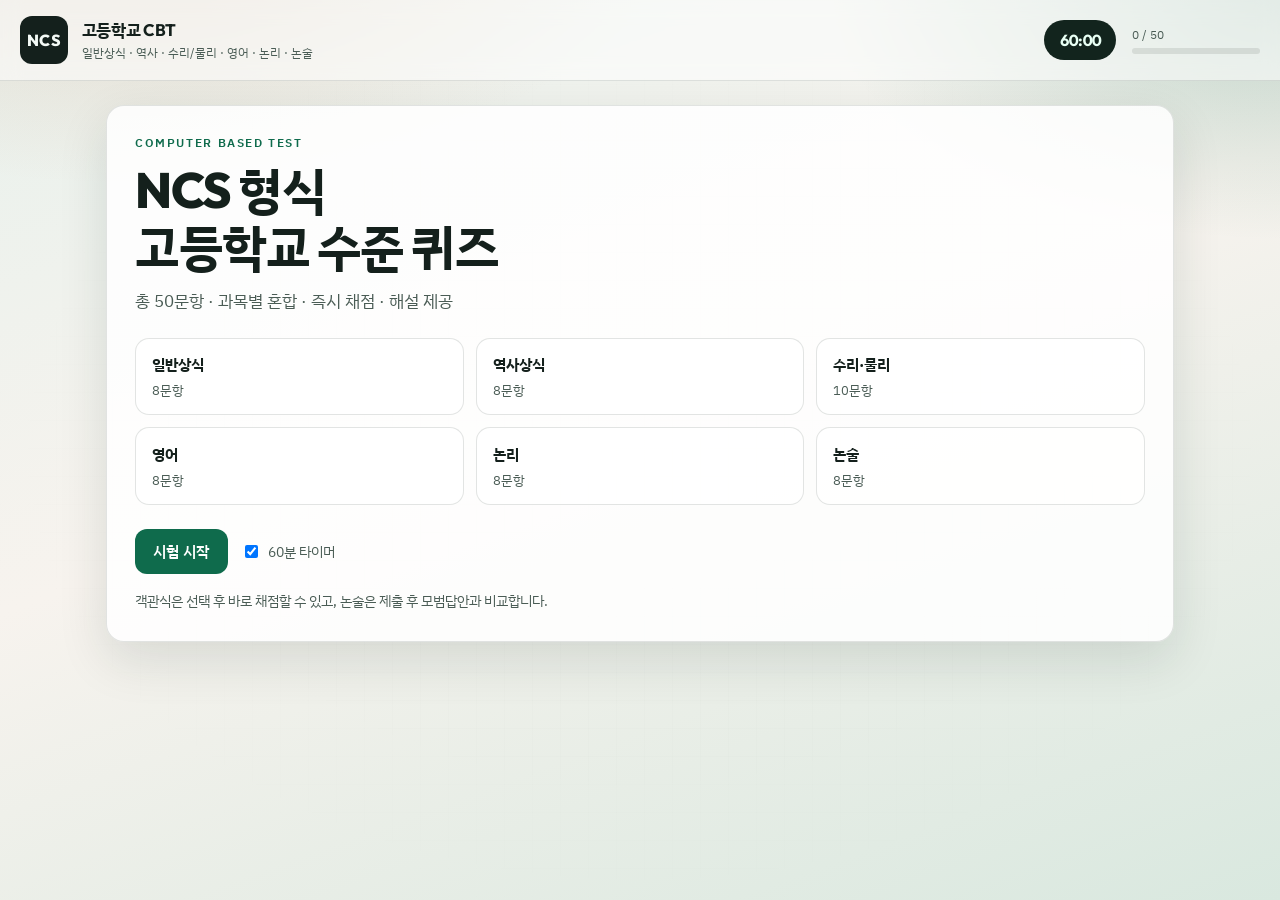
==== ncs-cbt/quiz.html @ bd404f3e "Add single-file CBT for tablet/offline opening Co-authored-by: eunchae <wanyam2@users.noreply.github" ====
<!DOCTYPE html>
<html lang="ko">
<head>
  <meta charset="UTF-8" />
  <meta name="viewport" content="width=device-width, initial-scale=1" />
  <title>NCS 고등학교 CBT · 50문항</title>
  <link rel="preconnect" href="https://fonts.googleapis.com" />
  <link rel="preconnect" href="https://fonts.gstatic.com" crossorigin />
  <link href="https://fonts.googleapis.com/css2?family=IBM+Plex+Sans+KR:wght@400;500;600;700&family=Outfit:wght@500;700;800&display=swap" rel="stylesheet" />
  <style>
:root {
  --ink: #14201c;
  --muted: #4a5c55;
  --paper: #f3f7f4;
  --panel: rgba(255, 255, 255, 0.86);
  --line: rgba(20, 32, 28, 0.12);
  --accent: #0f6b4c;
  --accent-2: #c45c26;
  --good: #1b7a4a;
  --bad: #b42318;
  --warn: #9a6700;
  --shadow: 0 18px 50px rgba(15, 40, 30, 0.12);
  --radius: 18px;
  --font-display: "Outfit", "IBM Plex Sans KR", sans-serif;
  --font-body: "IBM Plex Sans KR", sans-serif;
}

* { box-sizing: border-box; }
html, body { margin: 0; min-height: 100%; }
body {
  font-family: var(--font-body);
  color: var(--ink);
  background: #dfeae3;
  line-height: 1.55;
}

.bg-layer {
  position: fixed;
  inset: 0;
  z-index: -1;
  background:
    radial-gradient(1000px 500px at 10% -10%, rgba(196, 92, 38, 0.18), transparent 55%),
    radial-gradient(900px 480px at 100% 0%, rgba(15, 107, 76, 0.22), transparent 50%),
    linear-gradient(160deg, #e8f1ec 0%, #f7f3ee 45%, #d9e8df 100%);
  animation: drift 18s ease-in-out infinite alternate;
}
.bg-layer::after {
  content: "";
  position: absolute;
  inset: 0;
  opacity: 0.35;
  background-image:
    linear-gradient(rgba(20, 32, 28, 0.03) 1px, transparent 1px),
    linear-gradient(90deg, rgba(20, 32, 28, 0.03) 1px, transparent 1px);
  background-size: 28px 28px;
  mask-image: radial-gradient(ellipse at center, black 40%, transparent 80%);
}

@keyframes drift {
  from { transform: scale(1) translateY(0); }
  to { transform: scale(1.04) translateY(-8px); }
}

.topbar {
  display: flex;
  justify-content: space-between;
  align-items: center;
  gap: 1rem;
  padding: 1rem 1.25rem;
  border-bottom: 1px solid var(--line);
  backdrop-filter: blur(10px);
  background: rgba(255, 255, 255, 0.55);
  position: sticky;
  top: 0;
  z-index: 10;
}

.brand { display: flex; align-items: center; gap: 0.85rem; }
.brand-mark {
  font-family: var(--font-display);
  font-weight: 800;
  letter-spacing: 0.04em;
  background: var(--ink);
  color: #f4faf6;
  width: 3rem;
  height: 3rem;
  border-radius: 12px;
  display: grid;
  place-items: center;
  animation: popIn 0.6s ease both;
}
.brand-text { display: flex; flex-direction: column; }
.brand-text strong {
  font-family: var(--font-display);
  font-size: 1.05rem;
  letter-spacing: -0.02em;
}
.brand-text span { font-size: 0.78rem; color: var(--muted); }

.top-meta { display: flex; align-items: center; gap: 1rem; }
.timer {
  font-family: var(--font-display);
  font-weight: 700;
  font-variant-numeric: tabular-nums;
  background: #12241d;
  color: #e8fff4;
  padding: 0.45rem 0.75rem;
  border-radius: 999px;
  min-width: 4.5rem;
  text-align: center;
}
.timer.warn { background: var(--accent-2); }
.timer.danger { background: var(--bad); animation: pulse 1s ease infinite; }

@keyframes pulse {
  50% { transform: scale(1.04); }
}

.progress-wrap { min-width: 8rem; }
.progress-label { font-size: 0.75rem; color: var(--muted); margin-bottom: 0.25rem; }
.progress-track {
  height: 6px;
  background: rgba(20, 32, 28, 0.1);
  border-radius: 999px;
  overflow: hidden;
}
.progress-fill {
  height: 100%;
  width: 0%;
  background: linear-gradient(90deg, var(--accent), #2a9d6e);
  transition: width 0.35s ease;
}

main {
  max-width: 1100px;
  margin: 0 auto;
  padding: 1.5rem 1rem 3rem;
}

.panel {
  background: var(--panel);
  border: 1px solid var(--line);
  border-radius: var(--radius);
  box-shadow: var(--shadow);
  padding: 1.75rem;
  animation: rise 0.55s ease both;
}

@keyframes rise {
  from { opacity: 0; transform: translateY(14px); }
  to { opacity: 1; transform: translateY(0); }
}
@keyframes popIn {
  from { opacity: 0; transform: scale(0.86); }
  to { opacity: 1; transform: scale(1); }
}

.eyebrow {
  text-transform: uppercase;
  letter-spacing: 0.14em;
  font-size: 0.72rem;
  font-weight: 600;
  color: var(--accent);
  margin: 0 0 0.6rem;
}
h1 {
  font-family: var(--font-display);
  font-weight: 800;
  letter-spacing: -0.03em;
  font-size: clamp(2rem, 5vw, 3.1rem);
  line-height: 1.15;
  margin: 0 0 0.75rem;
}
.lead { color: var(--muted); margin: 0 0 1.5rem; font-size: 1.05rem; }
.hint { color: var(--muted); font-size: 0.9rem; margin: 1rem 0 0; }

.subject-grid {
  list-style: none;
  padding: 0;
  margin: 0 0 1.5rem;
  display: grid;
  grid-template-columns: repeat(3, 1fr);
  gap: 0.75rem;
}
.subject-grid li {
  padding: 0.9rem 1rem;
  border: 1px solid var(--line);
  border-radius: 14px;
  background: rgba(255, 255, 255, 0.7);
  display: flex;
  flex-direction: column;
  gap: 0.2rem;
  transition: transform 0.25s ease, border-color 0.25s ease;
}
.subject-grid li:hover {
  transform: translateY(-2px);
  border-color: rgba(15, 107, 76, 0.35);
}
.subject-grid b { font-size: 0.95rem; }
.subject-grid span { color: var(--muted); font-size: 0.82rem; }

.cta-row {
  display: flex;
  flex-wrap: wrap;
  align-items: center;
  gap: 0.85rem;
}

.btn {
  font-family: var(--font-body);
  font-weight: 600;
  border: none;
  cursor: pointer;
  border-radius: 12px;
  padding: 0.75rem 1.15rem;
  font-size: 0.95rem;
  transition: transform 0.15s ease, background 0.2s ease, opacity 0.2s ease;
}
.btn:hover { transform: translateY(-1px); }
.btn:active { transform: translateY(0); }
.btn:disabled { opacity: 0.45; cursor: not-allowed; transform: none; }
.btn.primary { background: var(--accent); color: #fff; }
.btn.primary:hover { background: #0c5a40; }
.btn.secondary { background: #1d2f28; color: #f3fff8; }
.btn.ghost {
  background: transparent;
  border: 1px solid var(--line);
  color: var(--ink);
}
.btn.full { width: 100%; }

.check-inline {
  display: inline-flex;
  align-items: center;
  gap: 0.4rem;
  color: var(--muted);
  font-size: 0.9rem;
  user-select: none;
}

.quiz-layout {
  display: grid;
  grid-template-columns: 220px 1fr;
  gap: 1.25rem;
}

.nav-pane {
  border-right: 1px solid var(--line);
  padding-right: 1rem;
  display: flex;
  flex-direction: column;
  gap: 0.75rem;
}
.nav-head {
  font-size: 0.8rem;
  font-weight: 600;
  color: var(--muted);
}
.nav-grid {
  display: grid;
  grid-template-columns: repeat(5, 1fr);
  gap: 0.35rem;
  max-height: 420px;
  overflow: auto;
  padding-right: 0.2rem;
}
.nav-btn {
  aspect-ratio: 1;
  border: 1px solid var(--line);
  border-radius: 8px;
  background: #fff;
  font-size: 0.72rem;
  font-weight: 600;
  cursor: pointer;
  color: var(--ink);
}
.nav-btn.current {
  border-color: var(--accent);
  box-shadow: inset 0 0 0 1px var(--accent);
}
.nav-btn.answered { background: #e5f4ec; }
.nav-btn.correct { background: #d9f0e3; color: var(--good); }
.nav-btn.wrong { background: #fde8e6; color: var(--bad); }
.nav-btn.essay-done { background: #fff4e8; }

.q-meta {
  display: flex;
  align-items: center;
  gap: 0.6rem;
  margin-bottom: 0.75rem;
}
.badge {
  display: inline-flex;
  align-items: center;
  padding: 0.25rem 0.65rem;
  border-radius: 999px;
  background: rgba(15, 107, 76, 0.12);
  color: var(--accent);
  font-size: 0.78rem;
  font-weight: 600;
}
.q-num { color: var(--muted); font-size: 0.85rem; }
.q-stem {
  font-size: 1.2rem;
  font-weight: 700;
  margin: 0 0 1rem;
  white-space: pre-wrap;
  letter-spacing: -0.01em;
}
.q-passage {
  background: rgba(20, 32, 28, 0.04);
  border-left: 3px solid var(--accent);
  padding: 0.9rem 1rem;
  margin-bottom: 1rem;
  border-radius: 0 12px 12px 0;
  color: var(--muted);
  white-space: pre-wrap;
}

.choices { display: flex; flex-direction: column; gap: 0.55rem; }
.choice {
  text-align: left;
  width: 100%;
  padding: 0.85rem 1rem;
  border-radius: 12px;
  border: 1px solid var(--line);
  background: #fff;
  cursor: pointer;
  font-family: var(--font-body);
  font-size: 0.95rem;
  display: flex;
  gap: 0.7rem;
  align-items: flex-start;
  transition: border-color 0.2s ease, background 0.2s ease;
}
.choice:hover { border-color: rgba(15, 107, 76, 0.4); }
.choice.selected {
  border-color: var(--accent);
  background: rgba(15, 107, 76, 0.08);
}
.choice.correct {
  border-color: var(--good);
  background: rgba(27, 122, 74, 0.12);
}
.choice.wrong {
  border-color: var(--bad);
  background: rgba(180, 35, 24, 0.08);
}
.choice-key {
  font-family: var(--font-display);
  font-weight: 700;
  color: var(--accent);
  min-width: 1.2rem;
}

.essay-box label {
  display: block;
  font-weight: 600;
  margin-bottom: 0.4rem;
  font-size: 0.9rem;
}
.essay-box textarea {
  width: 100%;
  border: 1px solid var(--line);
  border-radius: 12px;
  padding: 0.9rem 1rem;
  font-family: var(--font-body);
  font-size: 0.95rem;
  resize: vertical;
  background: #fff;
  color: var(--ink);
}
.essay-box textarea:focus {
  outline: 2px solid rgba(15, 107, 76, 0.35);
  border-color: var(--accent);
}

.feedback {
  margin-top: 1rem;
  padding: 0.95rem 1rem;
  border-radius: 12px;
  border: 1px solid var(--line);
  background: #fff;
  animation: rise 0.35s ease both;
}
.feedback.ok { border-color: rgba(27, 122, 74, 0.35); background: #f1faf5; }
.feedback.no { border-color: rgba(180, 35, 24, 0.3); background: #fff6f5; }
.feedback.essay { border-color: rgba(196, 92, 38, 0.3); background: #fff8f2; }
.feedback strong { display: block; margin-bottom: 0.35rem; }
.feedback .model {
  margin-top: 0.65rem;
  padding-top: 0.65rem;
  border-top: 1px dashed var(--line);
  color: var(--muted);
  white-space: pre-wrap;
}

.action-row {
  display: flex;
  flex-wrap: wrap;
  gap: 0.6rem;
  margin-top: 1.25rem;
  justify-content: flex-end;
}

.score-ring-wrap { display: flex; justify-content: center; margin: 1.25rem 0 1.5rem; }
.score-ring {
  width: 160px;
  height: 160px;
  border-radius: 50%;
  display: grid;
  place-content: center;
  text-align: center;
  background:
    radial-gradient(circle at center, #fff 58%, transparent 59%),
    conic-gradient(var(--accent) var(--p, 0%), rgba(20, 32, 28, 0.1) 0);
  animation: popIn 0.6s ease both;
}
.score-ring strong {
  font-family: var(--font-display);
  font-size: 2rem;
  line-height: 1;
}
.score-ring span { color: var(--muted); font-size: 0.85rem; }

.subject-scores {
  display: grid;
  grid-template-columns: repeat(3, 1fr);
  gap: 0.7rem;
  margin-bottom: 1.5rem;
}
.subject-scores article {
  border: 1px solid var(--line);
  border-radius: 12px;
  padding: 0.8rem 0.9rem;
  background: rgba(255, 255, 255, 0.75);
}
.subject-scores h3 {
  margin: 0 0 0.25rem;
  font-size: 0.88rem;
}
.subject-scores p {
  margin: 0;
  color: var(--muted);
  font-size: 0.85rem;
}

@media (max-width: 820px) {
  .quiz-layout { grid-template-columns: 1fr; }
  .nav-pane {
    border-right: none;
    border-bottom: 1px solid var(--line);
    padding-right: 0;
    padding-bottom: 1rem;
  }
  .nav-grid {
    max-height: none;
    grid-template-columns: repeat(10, 1fr);
  }
  .subject-grid,
  .subject-scores { grid-template-columns: repeat(2, 1fr); }
  .topbar { flex-direction: column; align-items: flex-start; }
}

@media (max-width: 520px) {
  .subject-grid,
  .subject-scores { grid-template-columns: 1fr; }
  .nav-grid { grid-template-columns: repeat(5, 1fr); }
  .action-row { justify-content: stretch; }
  .action-row .btn { flex: 1; }
}

</style>
</head>
<body>
  <div class="bg-layer" aria-hidden="true"></div>

  <header class="topbar">
    <div class="brand">
      <span class="brand-mark">NCS</span>
      <div class="brand-text">
        <strong>고등학교 CBT</strong>
        <span>일반상식 · 역사 · 수리/물리 · 영어 · 논리 · 논술</span>
      </div>
    </div>
    <div class="top-meta" id="topMeta" hidden>
      <div class="timer" id="timer" aria-live="polite">60:00</div>
      <div class="progress-wrap">
        <div class="progress-label"><span id="answeredCount">0</span> / 50</div>
        <div class="progress-track"><div class="progress-fill" id="progressFill"></div></div>
      </div>
    </div>
  </header>

  <main>
    <!-- START -->
    <section class="panel start-panel" id="startPanel">
      <p class="eyebrow">Computer Based Test</p>
      <h1>NCS 형식<br />고등학교 수준 퀴즈</h1>
      <p class="lead">총 50문항 · 과목별 혼합 · 즉시 채점 · 해설 제공</p>

      <ul class="subject-grid" aria-label="과목 구성">
        <li><b>일반상식</b><span>8문항</span></li>
        <li><b>역사상식</b><span>8문항</span></li>
        <li><b>수리·물리</b><span>10문항</span></li>
        <li><b>영어</b><span>8문항</span></li>
        <li><b>논리</b><span>8문항</span></li>
        <li><b>논술</b><span>8문항</span></li>
      </ul>

      <div class="cta-row">
        <button type="button" class="btn primary" id="startBtn">시험 시작</button>
        <label class="check-inline">
          <input type="checkbox" id="timerToggle" checked />
          60분 타이머
        </label>
      </div>
      <p class="hint">객관식은 선택 후 바로 채점할 수 있고, 논술은 제출 후 모범답안과 비교합니다.</p>
    </section>

    <!-- QUIZ -->
    <section class="panel quiz-panel" id="quizPanel" hidden>
      <div class="quiz-layout">
        <aside class="nav-pane" aria-label="문항 번호">
          <div class="nav-head">문항</div>
          <div class="nav-grid" id="navGrid"></div>
          <button type="button" class="btn ghost full" id="submitAllBtn">전체 제출 · 결과</button>
        </aside>

        <div class="question-pane">
          <div class="q-meta">
            <span class="badge" id="qSubject"></span>
            <span class="q-num" id="qNum"></span>
          </div>
          <h2 class="q-stem" id="qStem"></h2>
          <div class="q-passage" id="qPassage" hidden></div>
          <div class="choices" id="choices"></div>
          <div class="essay-box" id="essayBox" hidden>
            <label for="essayInput">답안 작성</label>
            <textarea id="essayInput" rows="8" placeholder="핵심 논점과 근거를 간결히 작성하세요."></textarea>
          </div>
          <div class="feedback" id="feedback" hidden></div>
          <div class="action-row">
            <button type="button" class="btn ghost" id="prevBtn">이전</button>
            <button type="button" class="btn secondary" id="checkBtn">정답 확인</button>
            <button type="button" class="btn primary" id="nextBtn">다음</button>
          </div>
        </div>
      </div>
    </section>

    <!-- RESULT -->
    <section class="panel result-panel" id="resultPanel" hidden>
      <p class="eyebrow">결과</p>
      <h1 id="scoreTitle">채점 완료</h1>
      <p class="lead" id="scoreLead"></p>
      <div class="score-ring-wrap">
        <div class="score-ring" id="scoreRing">
          <strong id="scorePct">0%</strong>
          <span id="scoreFrac">0 / 50</span>
        </div>
      </div>
      <div class="subject-scores" id="subjectScores"></div>
      <div class="cta-row">
        <button type="button" class="btn primary" id="reviewBtn">오답·해설 다시보기</button>
        <button type="button" class="btn ghost" id="restartBtn">다시 풀기</button>
      </div>
    </section>
  </main>

  <script>
/* NCS High School CBT — 50 questions */
window.NCS_QUESTIONS = [
  // ===== 일반상식 (1–8) =====
  {
    id: 1,
    subject: "일반상식",
    type: "mc",
    stem: "대한민국 국회의원 임기는 몇 년인가?",
    choices: ["2년", "3년", "4년", "5년", "6년"],
    answer: 2,
    explain: "헌법상 국회의원 임기는 4년이다."
  },
  {
    id: 2,
    subject: "일반상식",
    type: "mc",
    stem: "다음 중 광합성의 주요 산물로 알맞은 것은?",
    choices: ["이산화탄소와 물", "산소와 포도당", "질소와 암모니아", "메탄과 수소", "오존과 질소"],
    answer: 1,
    explain: "광합성은 빛에너지를 이용해 이산화탄소와 물로 포도당을 만들고 산소를 방출한다."
  },
  {
    id: 3,
    subject: "일반상식",
    type: "mc",
    stem: "OECD의 정식 명칭으로 옳은 것은?",
    choices: [
      "국제통화기금",
      "세계무역기구",
      "경제협력개발기구",
      "국제노동기구",
      "유엔교육과학문화기구"
    ],
    answer: 2,
    explain: "OECD는 Organisation for Economic Co-operation and Development, 즉 경제협력개발기구이다."
  },
  {
    id: 4,
    subject: "일반상식",
    type: "mc",
    stem: "인체에서 DNA가 주로 존재하는 세포 소기관은?",
    choices: ["미토콘드리아", "리보솜", "핵", "골지체", "리소좀"],
    answer: 2,
    explain: "유전 정보의 본체인 DNA는 주로 핵에 존재한다. (미토콘드리아에도 일부 DNA가 있다.)"
  },
  {
    id: 5,
    subject: "일반상식",
    type: "mc",
    stem: "다음 중 ‘삼권분립’에 해당하지 않는 것은?",
    choices: ["입법부", "행정부", "사법부", "감사원", "국회"],
    answer: 3,
    explain: "삼권분립은 입법·행정·사법이다. 감사원은 헌법기관이지만 삼권의 한 축은 아니다. 국회는 입법부에 해당한다."
  },
  {
    id: 6,
    subject: "일반상식",
    type: "mc",
    stem: "지구 온난화의 주요 원인 기체로 가장 널리 지목되는 것은?",
    choices: ["헬륨", "네온", "이산화탄소", "아르곤", "산소"],
    answer: 2,
    explain: "화석연료 연소 등으로 증가한 이산화탄소(CO₂)가 온실효과의 주요 원인으로 꼽힌다."
  },
  {
    id: 7,
    subject: "일반상식",
    type: "mc",
    stem: "우리나라 중앙은행의 명칭은?",
    choices: ["산업은행", "한국은행", "국민은행", "수출입은행", "금융감독원"],
    answer: 1,
    explain: "대한민국의 중앙은행은 한국은행이다."
  },
  {
    id: 8,
    subject: "일반상식",
    type: "mc",
    stem: "세계보건기구(WHO)의 본부 소재지는?",
    choices: ["뉴욕", "파리", "제네바", "런던", "로마"],
    answer: 2,
    explain: "WHO 본부는 스위스 제네바에 있다."
  },

  // ===== 역사상식 (9–16) =====
  {
    id: 9,
    subject: "역사상식",
    type: "mc",
    stem: "세종대왕 대에 창제된 훈민정음의 반포 연도로 옳은 것은?",
    choices: ["1392년", "1418년", "1446년", "1592년", "1894년"],
    answer: 2,
    explain: "훈민정음은 1443년 창제, 1446년 반포되었다."
  },
  {
    id: 10,
    subject: "역사상식",
    type: "mc",
    stem: "임진왜란이 발발한 해는?",
    choices: ["1392년", "1446년", "1592년", "1636년", "1894년"],
    answer: 2,
    explain: "임진왜란은 1592년(선조 25)에 일어났다."
  },
  {
    id: 11,
    subject: "역사상식",
    type: "mc",
    stem: "삼국 통일의 주체가 된 나라는?",
    choices: ["고구려", "백제", "신라", "가야", "발해"],
    answer: 2,
    explain: "신라는 당과 연합하여 백제·고구려를 멸하고 삼국을 통일하였다."
  },
  {
    id: 12,
    subject: "역사상식",
    type: "mc",
    stem: "갑오개혁이 이루어진 시기는?",
    choices: ["임진왜란 직후", "병자호란 직후", "조선 건국 직후", "1894년 전후", "광복 직후"],
    answer: 3,
    explain: "갑오개혁은 1894년(고종 31) 전후에 추진된 근대적 개혁이다."
  },
  {
    id: 13,
    subject: "역사상식",
    type: "mc",
    stem: "3·1 운동이 일어난 해는?",
    choices: ["1905년", "1910년", "1919년", "1945년", "1948년"],
    answer: 2,
    explain: "3·1 운동은 1919년 3월 1일에 전국적으로 전개되었다."
  },
  {
    id: 14,
    subject: "역사상식",
    type: "mc",
    stem: "고려를 건국한 인물은?",
    choices: ["왕건", "이성계", "궁예", "견훤", "대조영"],
    answer: 0,
    explain: "왕건이 918년 고려를 건국하였다."
  },
  {
    id: 15,
    subject: "역사상식",
    type: "mc",
    stem: "제2차 세계대전이 끝난 해로 옳은 것은?",
    choices: ["1918년", "1939년", "1941년", "1945년", "1950년"],
    answer: 3,
    explain: "제2차 세계대전은 1939년에 시작되어 1945년에 종전하였다."
  },
  {
    id: 16,
    subject: "역사상식",
    type: "mc",
    stem: "대한민국 정부 수립이 선포된 날은?",
    choices: ["1945년 8월 15일", "1948년 8월 15일", "1950년 6월 25일", "1953년 7월 27일", "1960년 4월 19일"],
    answer: 1,
    explain: "1948년 8월 15일 대한민국 정부가 수립되었다. (1945.8.15는 광복일)"
  },

  // ===== 수리 및 물리 (17–26) =====
  {
    id: 17,
    subject: "수리·물리",
    type: "mc",
    stem: "이차방정식 x² − 5x + 6 = 0의 두 근의 합은?",
    choices: ["2", "3", "5", "6", "−5"],
    answer: 2,
    explain: "근과 계수의 관계에서 합 = −b/a = 5이다. (실제로 근은 2, 3)"
  },
  {
    id: 18,
    subject: "수리·물리",
    type: "mc",
    stem: "등비수열 2, 6, 18, 54, … 의 공비는?",
    choices: ["2", "3", "4", "6", "9"],
    answer: 1,
    explain: "각 항을 앞 항으로 나누면 6/2 = 3이므로 공비는 3이다."
  },
  {
    id: 19,
    subject: "수리·물리",
    type: "mc",
    stem: "삼각형의 내각의 합은?",
    choices: ["90°", "120°", "180°", "270°", "360°"],
    answer: 2,
    explain: "평면 삼각형의 내각의 합은 180°이다."
  },
  {
    id: 20,
    subject: "수리·물리",
    type: "mc",
    stem: "함수 f(x) = 2x + 1일 때 f(3)의 값은?",
    choices: ["5", "6", "7", "8", "9"],
    answer: 2,
    explain: "f(3) = 2·3 + 1 = 7"
  },
  {
    id: 21,
    subject: "수리·물리",
    type: "mc",
    stem: "속도 20 m/s로 5초 동안 등속도 운동한 물체의 이동 거리는?",
    choices: ["4 m", "25 m", "50 m", "100 m", "200 m"],
    answer: 3,
    explain: "거리 = 속력 × 시간 = 20 × 5 = 100 m"
  },
  {
    id: 22,
    subject: "수리·물리",
    type: "mc",
    stem: "뉴턴의 제2법칙 F = ma에서, 질량이 일정할 때 가속도 a는 힘 F에 대해 어떻게 변하는가?",
    choices: ["반비례", "제곱에 비례", "정비례", "무관", "제곱근에 비례"],
    answer: 2,
    explain: "m이 일정하면 a = F/m 이므로 가속도는 힘에 정비례한다."
  },
  {
    id: 23,
    subject: "수리·물리",
    type: "mc",
    stem: "옴의 법칙 V = IR에서 전류 I가 일정할 때, 전압 V와 저항 R의 관계는?",
    choices: ["반비례", "정비례", "제곱 비례", "무관", "역제곱 비례"],
    answer: 1,
    explain: "I가 일정하면 V = I·R 이므로 V는 R에 정비례한다."
  },
  {
    id: 24,
    subject: "수리·물리",
    type: "mc",
    stem: "확률변수 X가 주사위 한 개의 눈일 때, P(X ≥ 5)는?",
    choices: ["1/6", "1/3", "1/2", "2/3", "5/6"],
    answer: 1,
    explain: "5 또는 6이므로 2/6 = 1/3"
  },
  {
    id: 25,
    subject: "수리·물리",
    type: "mc",
    stem: "빛의 굴절에서 매질의 절대굴절률이 클수록 빛의 속력은?",
    choices: ["커진다", "작아진다", "변하지 않는다", "진동수가 커진다", "파장이 반드시 같아진다"],
    answer: 1,
    explain: "절대굴절률 n = c/v 이므로 n이 클수록 매질 속 속력 v는 작아진다."
  },
  {
    id: 26,
    subject: "수리·물리",
    type: "mc",
    stem: "로그 log₂ 8의 값은?",
    choices: ["1", "2", "3", "4", "8"],
    answer: 2,
    explain: "2³ = 8이므로 log₂ 8 = 3"
  },

  // ===== 영어 (27–34) =====
  {
    id: 27,
    subject: "영어",
    type: "mc",
    stem: "다음 빈칸에 알맞은 것은? She has lived here _____ 2019.",
    choices: ["for", "since", "during", "while", "by"],
    answer: 1,
    explain: "특정 시점(2019)부터 계속된 상태에는 since를 쓴다. for는 기간(for three years)."
  },
  {
    id: 28,
    subject: "영어",
    type: "mc",
    stem: "밑줄 친 부분과 의미가 가장 가까운 것은? The meeting was put off until next week.",
    choices: ["canceled", "postponed", "attended", "finished", "announced"],
    answer: 1,
    explain: "put off = postpone(연기하다)."
  },
  {
    id: 29,
    subject: "영어",
    type: "mc",
    stem: "다음 중 문법상 옳은 문장은?",
    choices: [
      "He don't like coffee.",
      "She go to school every day.",
      "They was happy.",
      "I have already finished my homework.",
      "There is many books on the desk."
    ],
    answer: 3,
    explain: "현재완료 have + p.p. 형태가 올바르다. 나머지는 주어-동사 일치 오류."
  },
  {
    id: 30,
    subject: "영어",
    type: "mc",
    stem: "다음 글의 요지로 가장 알맞은 것은?",
    passage: "Reading regularly improves vocabulary and critical thinking. Students who read often tend to write more clearly and understand complex ideas better.",
    choices: [
      "읽기는 시간 낭비이다.",
      "규칙적인 독서는 어휘와 사고력에 도움이 된다.",
      "쓰기가 독서보다 중요하다.",
      "복잡한 생각은 피할 수 있다.",
      "학생은 독서를 하면 안 된다."
    ],
    answer: 1,
    explain: "규칙적 독서가 어휘·비판적 사고·글쓰기에 도움이 된다는 내용이다."
  },
  {
    id: 31,
    subject: "영어",
    type: "mc",
    stem: "\"Despite the rain, they continued the game.\"에서 Despite의 의미로 알맞은 것은?",
    choices: ["때문에", "불구하고", "대신에", "위하여", "통하여"],
    answer: 1,
    explain: "Despite = in spite of = ~에도 불구하고"
  },
  {
    id: 32,
    subject: "영어",
    type: "mc",
    stem: "다음을 우리말로 바르게 옮긴 것은? Necessity is the mother of invention.",
    choices: [
      "발명은 필요의 아버지다.",
      "필요는 발명의 어머니다.",
      "발명은 필요를 만든다.",
      "어머니는 발명을 필요로 한다.",
      "필요 없는 발명이 최선이다."
    ],
    answer: 1,
    explain: "속담: 필요는 발명의 어머니."
  },
  {
    id: 33,
    subject: "영어",
    type: "mc",
    stem: "수동태로 바르게 바꾼 것은? People speak English in many countries.",
    choices: [
      "English speaks in many countries.",
      "English is spoken in many countries.",
      "English was speak in many countries.",
      "English are spoken in many countries.",
      "English spoken by many countries."
    ],
    answer: 1,
    explain: "목적어 English가 주어가 되며 be + p.p. → is spoken."
  },
  {
    id: 34,
    subject: "영어",
    type: "mc",
    stem: "다음 대화에서 B의 응답으로 가장 적절한 것은?\nA: Would you mind opening the window?\nB: ________",
    choices: [
      "Yes, I would open it.",
      "No, not at all.",
      "Yes, I mind it very much gladly.",
      "I am opening yesterday.",
      "Window is closed forever."
    ],
    answer: 1,
    explain: "Would you mind ~?에 대한 승낙은 No, not at all. (전혀 상관없다)가 자연스럽다."
  },

  // ===== 논리 (35–42) =====
  {
    id: 35,
    subject: "논리",
    type: "mc",
    stem: "모든 포유류는 동물이다. 고래는 포유류이다. 다음 중 반드시 참인 것은?",
    choices: [
      "고래는 물고기다.",
      "고래는 동물이다.",
      "모든 동물이 포유류이다.",
      "일부 포유류는 동물이 아니다.",
      "고래는 포유류가 아니다."
    ],
    answer: 1,
    explain: "삼단논법: 포유류⊂동물, 고래∈포유류 ⇒ 고래∈동물."
  },
  {
    id: 36,
    subject: "논리",
    type: "mc",
    stem: "다음 수열의 규칙에 따라 빈칸에 들어갈 수는? 2, 3, 5, 8, 12, ___",
    choices: ["15", "16", "17", "18", "20"],
    answer: 2,
    explain: "증가폭이 +1, +2, +3, +4, +5 … 이므로 12+5=17."
  },
  {
    id: 37,
    subject: "논리",
    type: "mc",
    stem: "\"만약 비가 오면 운동회는 취소된다. 운동회가 취소되지 않았다.\"일 때 도출할 수 있는 결론은?",
    choices: [
      "비가 왔다.",
      "비가 오지 않았다.",
      "운동회는 반드시 열린다.",
      "비가 와도 운동회는 열린다.",
      "결론을 도출할 수 없다."
    ],
    answer: 1,
    explain: "대우: 운동회가 취소되지 않으면 비가 오지 않았다. (부정 후건 → 부정 전건)"
  },
  {
    id: 38,
    subject: "논리",
    type: "mc",
    stem: "다음 중 나머지와 성질이 다른 하나는?",
    choices: ["사각형", "삼각형", "원", "오각형", "육각형"],
    answer: 2,
    explain: "원은 직선 변으로 이루어진 다각형이 아니다."
  },
  {
    id: 39,
    subject: "논리",
    type: "mc",
    stem: "A는 B보다 크고, C는 A보다 크다. B는 D보다 크다. 가장 작은 것은?",
    choices: ["A", "B", "C", "D", "알 수 없다"],
    answer: 3,
    explain: "C > A > B > D 이므로 가장 작은 것은 D."
  },
  {
    id: 40,
    subject: "논리",
    type: "mc",
    stem: "어떤 클럽 회원은 모두 학생이다. 다음 중 위 문장과 논리적으로 모순인 것은?",
    choices: [
      "일부 학생은 클럽 회원이다.",
      "모든 학생이 클럽 회원인 것은 아니다.",
      "클럽 회원이 아닌 학생이 있다.",
      "클럽 회원인 학생이 있다.",
      "클럽 회원 중 학생이 아닌 사람이 있다."
    ],
    answer: 4,
    explain: "‘회원 → 학생’과 모순되는 것은 ‘회원이면서 학생이 아닌 사람’이 있다는 진술이다."
  },
  {
    id: 41,
    subject: "논리",
    type: "mc",
    stem: "암호: CAT = 24, DOG = 26일 때, BAT의 값은? (각 알파벳 위치 번호 합: A=1, B=2, …)",
    choices: ["20", "22", "23", "24", "26"],
    answer: 2,
    explain: "C+A+T=3+1+20=24, D+O+G=4+15+7=26, B+A+T=2+1+20=23."
  },
  {
    id: 42,
    subject: "논리",
    type: "mc",
    stem: "다음 조건에서 참인 것은?\n(1) 영희와 철수 중 적어도 한 명은 합격했다.\n(2) 영희가 합격하지 못했다.",
    choices: [
      "철수도 합격하지 못했다.",
      "철수는 합격했다.",
      "둘 다 합격했다.",
      "누구 합격인지 알 수 없다.",
      "영희만 합격했다."
    ],
    answer: 1,
    explain: "적어도 한 명 합격인데 영희가 불합격이므로 철수는 반드시 합격."
  },

  // ===== 논술 (43–50) — short constructed response =====
  {
    id: 43,
    subject: "논술",
    type: "essay",
    stem: "스마트폰 사용이 청소년 학습에 미치는 긍정적·부정적 영향을 각각 한 가지 이상 쓰고, 균형 잡힌 사용을 위한 방안을 제시하시오. (200자 내외)",
    modelAnswer: "긍정: 정보 검색·학습 앱으로 자기주도 학습이 가능하다. 부정: 알림·SNS로 집중력이 떨어지고 수면이 부족해질 수 있다. 방안: 공부 시간에는 방해 금지 모드를 쓰고, 하루 사용 시간과 취침 전 디지털 금식 시간을 정해 자기조절 습관을 기른다.",
    keywords: ["긍정", "부정", "집중", "방안", "시간", "자기"],
    explain: "장단점을 균형 있게 언급하고, 실천 가능한 자기조절 방안이 있으면 우수합니다."
  },
  {
    id: 44,
    subject: "논술",
    type: "essay",
    stem: "기후 변화 대응을 위해 개인이 일상에서 실천할 수 있는 행동을 두 가지 이상 제시하고, 그 이유를 설명하시오.",
    modelAnswer: "대중교통·자전거 이용으로 탄소 배출을 줄일 수 있다. 불필요한 전력 낭비를 막고(대기전력 차단, 적정 냉난방) 에너지를 절약한다. 일회용품 대신 다회용품을 쓰면 쓰레기와 자원 소비를 줄여 온실가스 감축에 기여한다.",
    keywords: ["탄소", "에너지", "절약", "교통", "일회용", "실천"],
    explain: "구체적 행동 + 기후/탄소/에너지와의 인과가 드러나면 좋습니다."
  },
  {
    id: 45,
    subject: "논술",
    type: "essay",
    stem: "‘경쟁’과 ‘협력’ 중 학교생활에서 더 중요하다고 보는 쪽을 택해 주장하고, 근거 두 가지를 제시하시오.",
    modelAnswer: "(협력 선택 예) 협력은 공동 목표 달성과 갈등 조율을 돕는다. 근거1: 프로젝트·동아리에서 역할 분담으로 성과가 커진다. 근거2: 서로 피드백하며 성장하고 소속감이 높아진다. 다만 건강한 경쟁도 동기 부여에 도움이 되므로 둘의 조화가 필요하다.",
    keywords: ["주장", "근거", "협력", "경쟁", "성장"],
    explain: "한쪽을 명확히 선택하고 근거를 두 가지 이상 제시했는지 확인하세요. 반대 측면을 인정하면 더 설득력 있습니다."
  },
  {
    id: 46,
    subject: "논술",
    type: "essay",
    stem: "가짜뉴스(허위정보)가 민주주의에 끼칠 수 있는 해악을 설명하고, 청소년이 취할 수 있는 검증 방법을 제시하시오.",
    modelAnswer: "허위정보는 여론을 왜곡하고 혐오·불신을 키워 합리적 공론장을 훼손한다. 검증: 출처·작성자를 확인하고, 여러 언론·팩트체크 기관을 교차 확인하며, 자극적 제목만으로 공유하지 않는다. 사진·영상은 역검색 등으로 조작 여부를 살핀다.",
    keywords: ["허위", "여론", "출처", "교차", "검증", "공유"],
    explain: "해악(여론 왜곡 등) + 실천 가능한 미디어 리터러시 방법이 핵심입니다."
  },
  {
    id: 47,
    subject: "논술",
    type: "essay",
    stem: "과학 기술이 발전할수록 개인정보 보호가 중요해지는 이유를 서술하고, 바람직한 제도 또는 개인 수칙을 한 가지 이상 제안하시오.",
    modelAnswer: "빅데이터·AI·IoT로 개인 정보가 대량 수집·결합되면서 감시·차별·유출 위험이 커진다. 제도: 수집 최소화·동의 강화·유출 시 책임 명확화. 개인: 비밀번호 관리, 앱 권한 점검, 불필요한 정보 제공 자제 등이 필요하다.",
    keywords: ["개인정보", "수집", "위험", "동의", "보호", "책임"],
    explain: "기술 발전과 위험의 연결, 그리고 제도/개인 차원의 대응이 있으면 충분합니다."
  },
  {
    id: 48,
    subject: "논술",
    type: "essay",
    stem: "독서의 중요성을 사회·개인 측면에서 각각 설명하시오.",
    modelAnswer: "개인: 어휘·사고력·공감 능력을 키우고 자기 이해를 돕는다. 사회: 시민이 다양한 관점을 이해하면 토론과 민주적 의사결정의 질이 높아지고, 문화적 공통 기반이 형성된다.",
    keywords: ["사고", "공감", "시민", "사회", "관점", "성장"],
    explain: "개인(성장·사고)과 사회(공론·시민성)를 구분해 쓰면 좋습니다."
  },
  {
    id: 49,
    subject: "논술",
    type: "essay",
    stem: "시험을 앞둔 학생에게 ‘벼락치기’보다 분산 학습이 효과적인 이유를 인지·건강 측면에서 논하시오.",
    modelAnswer: "인지: 간격을 두고 반복하면 장기기억으로 전환되기 쉽고, 인출 연습으로 회상력이 강화된다. 벼락치기는 단기 암기에 그치기 쉽다. 건강: 수면 부족은 기억 정착을 방해하고 스트레스를 키운다. 따라서 계획을 나눠 복습하고 수면을 확보하는 편이 낫다.",
    keywords: ["간격", "장기기억", "수면", "반복", "스트레스"],
    explain: "분산 학습·인출·수면과 기억의 관계를 언급하면 고득점 답안입니다."
  },
  {
    id: 50,
    subject: "논술",
    type: "essay",
    stem: "다문화 사회에서 ‘관용’이 필요한 이유를 쓰고, 학교 현장에서 실천할 수 있는 예를 제시하시오.",
    modelAnswer: "서로 다른 언어·문화·배경을 가진 구성원이 늘어나므로, 차이를 존중하는 관용이 갈등을 줄이고 공동체를 유지한다. 학교 예: 문화 소개 행사, 편견을 다루는 토론·독서, 언어 지원 버디 프로그램, 차별적 말투 금지와 존중 규칙 만들기 등.",
    keywords: ["존중", "차이", "갈등", "학교", "편견", "공동체"],
    explain: "필요성(다양성·공동체)과 구체적 학교 실천 사례가 있으면 됩니다."
  }
];

(() => {
  const Q = window.NCS_QUESTIONS;
  const KEYS = ["①", "②", "③", "④", "⑤"];
  const TOTAL = Q.length;
  const ESSAY_PASS = 0.4; // keyword coverage threshold for auto-score hint

  const state = {
    index: 0,
    answers: Array(TOTAL).fill(null), // mc: number | essay: string
    checked: Array(TOTAL).fill(false),
    results: Array(TOTAL).fill(null), // true/false/null (essay: 'partial'|'pass'|'fail')
    timerOn: true,
    seconds: 60 * 60,
    timerId: null,
    started: false,
    finished: false
  };

  const $ = (id) => document.getElementById(id);
  const startPanel = $("startPanel");
  const quizPanel = $("quizPanel");
  const resultPanel = $("resultPanel");
  const topMeta = $("topMeta");

  function answeredCount() {
    return state.answers.filter((a, i) => {
      if (Q[i].type === "essay") return typeof a === "string" && a.trim().length > 0;
      return a !== null;
    }).length;
  }

  function updateProgress() {
    const n = answeredCount();
    $("answeredCount").textContent = String(n);
    $("progressFill").style.width = `${(n / TOTAL) * 100}%`;
  }

  function formatTime(sec) {
    const m = Math.floor(sec / 60);
    const s = sec % 60;
    return `${String(m).padStart(2, "0")}:${String(s).padStart(2, "0")}`;
  }

  function tickTimer() {
    const el = $("timer");
    el.textContent = formatTime(state.seconds);
    el.classList.toggle("warn", state.seconds <= 300 && state.seconds > 60);
    el.classList.toggle("danger", state.seconds <= 60);
    if (state.seconds <= 0) {
      clearInterval(state.timerId);
      finishTest(true);
      return;
    }
    state.seconds -= 1;
  }

  function buildNav() {
    const grid = $("navGrid");
    grid.innerHTML = "";
    Q.forEach((q, i) => {
      const btn = document.createElement("button");
      btn.type = "button";
      btn.className = "nav-btn";
      btn.textContent = String(i + 1);
      btn.title = q.subject;
      btn.addEventListener("click", () => {
        saveEssayDraft();
        state.index = i;
        renderQuestion();
      });
      grid.appendChild(btn);
    });
  }

  function refreshNav() {
    const buttons = $("navGrid").children;
    [...buttons].forEach((btn, i) => {
      btn.classList.remove("current", "answered", "correct", "wrong", "essay-done");
      if (i === state.index) btn.classList.add("current");
      const a = state.answers[i];
      const has =
        Q[i].type === "essay"
          ? typeof a === "string" && a.trim().length > 0
          : a !== null;
      if (has) btn.classList.add("answered");
      if (state.checked[i]) {
        if (Q[i].type === "essay") btn.classList.add("essay-done");
        else if (state.results[i] === true) btn.classList.add("correct");
        else if (state.results[i] === false) btn.classList.add("wrong");
      }
    });
  }

  function saveEssayDraft() {
    const q = Q[state.index];
    if (q.type !== "essay") return;
    state.answers[state.index] = $("essayInput").value;
  }

  function scoreEssay(text, q) {
    const raw = (text || "").trim();
    if (!raw) return { ok: false, label: "fail", ratio: 0 };
    const lower = raw.toLowerCase();
    const keys = q.keywords || [];
    const hit = keys.filter((k) => lower.includes(k.toLowerCase())).length;
    const ratio = keys.length ? hit / keys.length : 0;
    if (raw.length >= 40 && ratio >= ESSAY_PASS) return { ok: true, label: "pass", ratio, hit, total: keys.length };
    if (raw.length >= 20) return { ok: null, label: "partial", ratio, hit, total: keys.length };
    return { ok: false, label: "fail", ratio, hit, total: keys.length };
  }

  function checkCurrent() {
    const i = state.index;
    const q = Q[i];
    saveEssayDraft();

    if (q.type === "mc") {
      if (state.answers[i] === null) {
        showFeedback("답을 선택한 뒤 확인하세요.", "no");
        return;
      }
      const correct = state.answers[i] === q.answer;
      state.checked[i] = true;
      state.results[i] = correct;
      renderQuestion();
      showFeedback(
        correct ? "정답입니다." : `오답입니다. 정답은 ${KEYS[q.answer]}입니다.`,
        correct ? "ok" : "no",
        q.explain
      );
    } else {
      const text = state.answers[i] || "";
      if (!text.trim()) {
        showFeedback("답안을 작성한 뒤 확인하세요.", "no");
        return;
      }
      const scored = scoreEssay(text, q);
      state.checked[i] = true;
      state.results[i] = scored.label;
      const tip =
        scored.label === "pass"
          ? `자동 평가: 핵심 키워드를 잘 포함했습니다. (${scored.hit}/${scored.total})`
          : scored.label === "partial"
            ? `자동 평가: 부분 충족. 모범답안과 비교해 보완하세요. (키워드 ${scored.hit}/${scored.total})`
            : `자동 평가: 보완 필요. 모범답안을 참고하세요. (키워드 ${scored.hit}/${scored.total})`;
      showFeedback(tip, "essay", q.explain, q.modelAnswer);
    }
    updateProgress();
    refreshNav();
  }

  function showFeedback(title, kind, explain, model) {
    const box = $("feedback");
    box.hidden = false;
    box.className = `feedback ${kind}`;
    let html = `<strong>${title}</strong>`;
    if (explain) html += `<div>${explain}</div>`;
    if (model) html += `<div class="model"><b>모범답안</b><br>${escapeHtml(model)}</div>`;
    box.innerHTML = html;
  }

  function escapeHtml(s) {
    return String(s)
      .replace(/&/g, "&amp;")
      .replace(/</g, "&lt;")
      .replace(/>/g, "&gt;");
  }

  function renderQuestion() {
    const i = state.index;
    const q = Q[i];
    $("qSubject").textContent = q.subject;
    $("qNum").textContent = `${i + 1} / ${TOTAL}`;
    $("qStem").textContent = q.stem;

    const passage = $("qPassage");
    if (q.passage) {
      passage.hidden = false;
      passage.textContent = q.passage;
    } else {
      passage.hidden = true;
      passage.textContent = "";
    }

    const choices = $("choices");
    const essayBox = $("essayBox");
    const feedback = $("feedback");
    feedback.hidden = true;
    feedback.innerHTML = "";

    if (q.type === "mc") {
      essayBox.hidden = true;
      choices.hidden = false;
      choices.innerHTML = "";
      q.choices.forEach((c, ci) => {
        const btn = document.createElement("button");
        btn.type = "button";
        btn.className = "choice";
        if (state.answers[i] === ci) btn.classList.add("selected");
        if (state.checked[i]) {
          if (ci === q.answer) btn.classList.add("correct");
          else if (state.answers[i] === ci) btn.classList.add("wrong");
        }
        btn.innerHTML = `<span class="choice-key">${KEYS[ci]}</span><span>${escapeHtml(c)}</span>`;
        btn.addEventListener("click", () => {
          if (state.finished) return;
          state.answers[i] = ci;
          // allow re-check after changing answer
          state.checked[i] = false;
          state.results[i] = null;
          renderQuestion();
          updateProgress();
          refreshNav();
        });
        choices.appendChild(btn);
      });
      if (state.checked[i]) {
        const correct = state.results[i] === true;
        showFeedback(
          correct ? "정답입니다." : `오답입니다. 정답은 ${KEYS[q.answer]}입니다.`,
          correct ? "ok" : "no",
          q.explain
        );
      }
    } else {
      choices.hidden = true;
      choices.innerHTML = "";
      essayBox.hidden = false;
      $("essayInput").value = state.answers[i] || "";
      $("essayInput").oninput = () => {
        state.answers[i] = $("essayInput").value;
        state.checked[i] = false;
        updateProgress();
        refreshNav();
      };
      if (state.checked[i]) {
        const scored = scoreEssay(state.answers[i], q);
        const tip =
          scored.label === "pass"
            ? `자동 평가: 핵심 키워드를 잘 포함했습니다. (${scored.hit}/${scored.total})`
            : scored.label === "partial"
              ? `자동 평가: 부분 충족. 모범답안과 비교해 보완하세요. (키워드 ${scored.hit}/${scored.total})`
              : `자동 평가: 보완 필요. 모범답안을 참고하세요. (키워드 ${scored.hit || 0}/${scored.total || 0})`;
        showFeedback(tip, "essay", q.explain, q.modelAnswer);
      }
    }

    $("prevBtn").disabled = i === 0;
    $("nextBtn").textContent = i === TOTAL - 1 ? "결과 보기" : "다음";
    refreshNav();
  }

  function startTest() {
    state.started = true;
    state.finished = false;
    state.index = 0;
    state.answers = Array(TOTAL).fill(null);
    state.checked = Array(TOTAL).fill(false);
    state.results = Array(TOTAL).fill(null);
    state.timerOn = $("timerToggle").checked;
    state.seconds = 60 * 60;

    startPanel.hidden = true;
    resultPanel.hidden = true;
    quizPanel.hidden = false;
    topMeta.hidden = false;

    buildNav();
    renderQuestion();
    updateProgress();

    if (state.timerId) clearInterval(state.timerId);
    if (state.timerOn) {
      $("timer").hidden = false;
      tickTimer();
      state.timerId = setInterval(tickTimer, 1000);
    } else {
      $("timer").hidden = true;
    }
  }

  function computeScores() {
    const bySubject = {};
    let mcCorrect = 0;
    let mcTotal = 0;
    let essayPass = 0;
    let essayPartial = 0;
    let essayTotal = 0;

    Q.forEach((q, i) => {
      if (!bySubject[q.subject]) bySubject[q.subject] = { correct: 0, total: 0, essayNote: 0 };
      bySubject[q.subject].total += 1;

      if (q.type === "mc") {
        mcTotal += 1;
        const ok = state.answers[i] === q.answer;
        if (ok) {
          mcCorrect += 1;
          bySubject[q.subject].correct += 1;
        }
        state.results[i] = ok;
        state.checked[i] = true;
      } else {
        essayTotal += 1;
        const scored = scoreEssay(state.answers[i], q);
        state.results[i] = scored.label;
        state.checked[i] = true;
        if (scored.label === "pass") {
          essayPass += 1;
          bySubject[q.subject].correct += 1;
        } else if (scored.label === "partial") {
          essayPartial += 1;
          bySubject[q.subject].correct += 0.5;
          bySubject[q.subject].essayNote += 1;
        }
      }
    });

    // Weighted: MC exact + essay pass=1, partial=0.5
    const essayScore = essayPass + essayPartial * 0.5;
    const totalScore = mcCorrect + essayScore;
    return { bySubject, mcCorrect, mcTotal, essayPass, essayPartial, essayTotal, totalScore };
  }

  function finishTest(fromTimer) {
    saveEssayDraft();
    if (state.timerId) clearInterval(state.timerId);
    state.finished = true;

    const scores = computeScores();
    const pct = Math.round((scores.totalScore / TOTAL) * 100);

    quizPanel.hidden = true;
    resultPanel.hidden = false;
    $("scoreTitle").textContent = fromTimer ? "시간 종료 · 자동 제출" : "채점 완료";
    $("scoreLead").textContent =
      `객관식 ${scores.mcCorrect}/${scores.mcTotal} · 논술 충족 ${scores.essayPass} · 부분 ${scores.essayPartial} (논술 ${scores.essayTotal}문항)`;
    $("scorePct").textContent = `${pct}%`;
    $("scoreFrac").textContent = `${scores.totalScore.toFixed(1)} / ${TOTAL}`;
    $("scoreRing").style.setProperty("--p", `${pct}%`);

    const box = $("subjectScores");
    box.innerHTML = "";
    Object.entries(scores.bySubject).forEach(([name, s]) => {
      const art = document.createElement("article");
      art.innerHTML = `<h3>${name}</h3><p>${s.correct.toFixed(1)} / ${s.total}</p>`;
      box.appendChild(art);
    });
  }

  $("startBtn").addEventListener("click", startTest);
  $("checkBtn").addEventListener("click", checkCurrent);
  $("prevBtn").addEventListener("click", () => {
    saveEssayDraft();
    if (state.index > 0) {
      state.index -= 1;
      renderQuestion();
    }
  });
  $("nextBtn").addEventListener("click", () => {
    saveEssayDraft();
    if (state.index < TOTAL - 1) {
      state.index += 1;
      renderQuestion();
    } else {
      finishTest(false);
    }
  });
  $("submitAllBtn").addEventListener("click", () => {
    if (confirm("전체 제출하고 결과를 확인할까요?")) finishTest(false);
  });
  $("reviewBtn").addEventListener("click", () => {
    resultPanel.hidden = true;
    quizPanel.hidden = false;
    state.index = 0;
    renderQuestion();
  });
  $("restartBtn").addEventListener("click", () => {
    startPanel.hidden = false;
    resultPanel.hidden = true;
    quizPanel.hidden = true;
    topMeta.hidden = true;
    if (state.timerId) clearInterval(state.timerId);
  });

  // keyboard: 1-5 select, N/P navigate
  document.addEventListener("keydown", (e) => {
    if (!state.started || state.finished || quizPanel.hidden) return;
    const q = Q[state.index];
    if (e.target && e.target.tagName === "TEXTAREA") return;
    if (q.type === "mc" && e.key >= "1" && e.key <= "5") {
      const ci = Number(e.key) - 1;
      if (ci < q.choices.length) {
        state.answers[state.index] = ci;
        state.checked[state.index] = false;
        renderQuestion();
        updateProgress();
      }
    }
    if (e.key === "Enter" && (e.ctrlKey || e.metaKey)) checkCurrent();
  });
})();

</script>
</body>
</html>
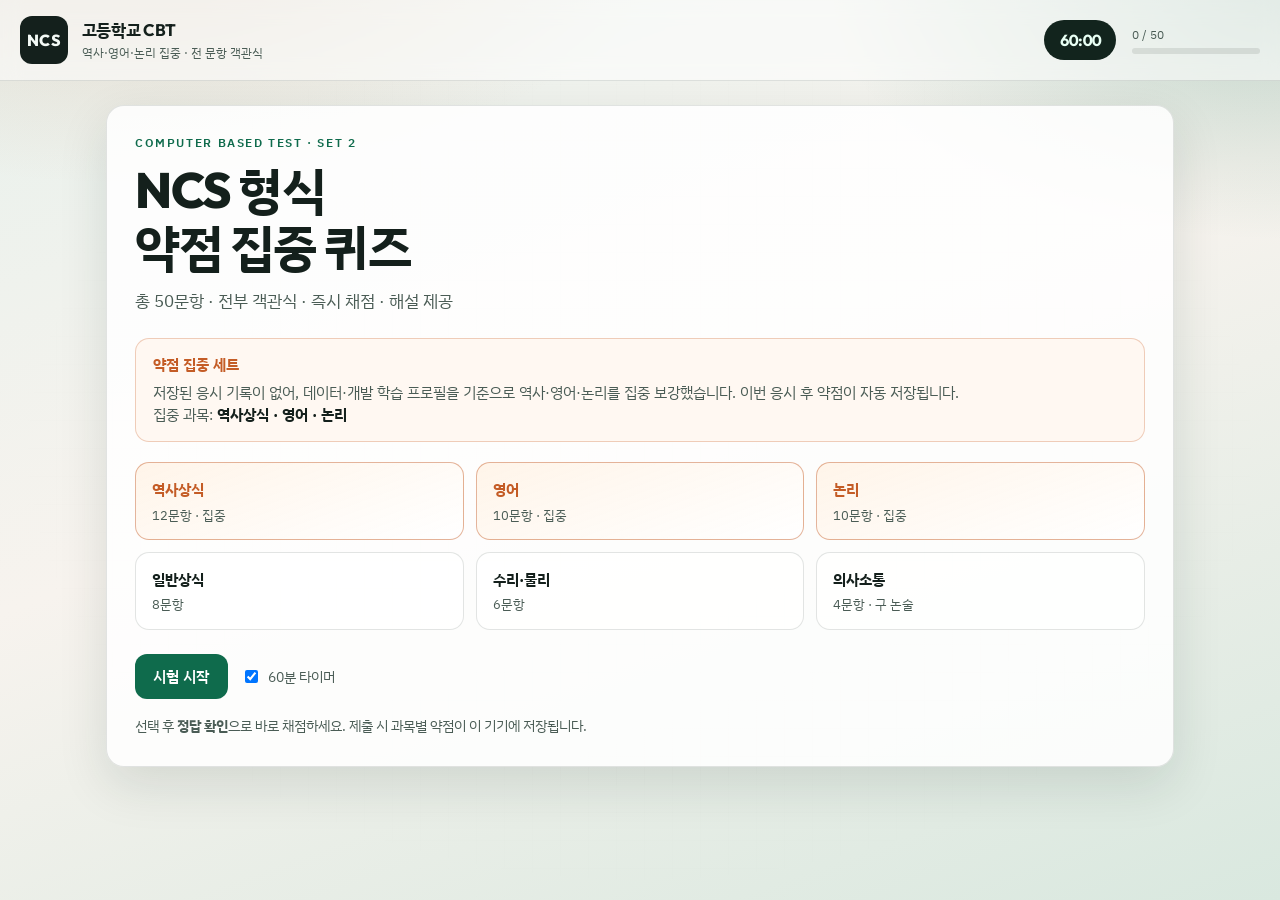
==== commit 190a38bb: "Refresh NCS CBT with weakness-weighted all-MC Set 2 Replace essay items with communication MC questi" ====
--- a/ncs-cbt/quiz.html
+++ b/ncs-cbt/quiz.html
@@ -3,7 +3,7 @@
 <head>
   <meta charset="UTF-8" />
   <meta name="viewport" content="width=device-width, initial-scale=1" />
-  <title>NCS 고등학교 CBT · 50문항</title>
+  <title>NCS 고등학교 CBT · 50문항 (약점 집중)</title>
   <link rel="preconnect" href="https://fonts.googleapis.com" />
   <link rel="preconnect" href="https://fonts.gstatic.com" crossorigin />
   <link href="https://fonts.googleapis.com/css2?family=IBM+Plex+Sans+KR:wght@400;500;600;700&family=Outfit:wght@500;700;800&display=swap" rel="stylesheet" />
@@ -198,6 +198,62 @@
 }
 .subject-grid b { font-size: 0.95rem; }
 .subject-grid span { color: var(--muted); font-size: 0.82rem; }
+.subject-grid li.hot {
+  border-color: rgba(196, 92, 38, 0.45);
+  background: linear-gradient(160deg, rgba(255, 244, 232, 0.95), rgba(255, 255, 255, 0.85));
+}
+.subject-grid li.hot b { color: var(--accent-2); }
+
+.focus-banner {
+  margin: 0 0 1.25rem;
+  padding: 0.95rem 1.05rem;
+  border-radius: 14px;
+  border: 1px solid rgba(196, 92, 38, 0.28);
+  background: rgba(255, 248, 242, 0.95);
+  color: var(--muted);
+  font-size: 0.92rem;
+  line-height: 1.5;
+}
+.focus-banner strong {
+  display: block;
+  color: var(--accent-2);
+  margin-bottom: 0.35rem;
+  font-size: 0.95rem;
+}
+.focus-banner b { color: var(--ink); }
+
+.weakness-box {
+  margin: 0 0 1.25rem;
+  padding: 1rem 1.1rem;
+  border-radius: 14px;
+  border: 1px solid rgba(15, 107, 76, 0.2);
+  background: rgba(241, 250, 245, 0.95);
+}
+.weakness-box strong {
+  display: block;
+  margin-bottom: 0.55rem;
+  color: var(--accent);
+}
+.weak-row {
+  display: flex;
+  flex-wrap: wrap;
+  gap: 0.4rem 0.75rem;
+  align-items: baseline;
+  padding: 0.35rem 0;
+  border-bottom: 1px dashed var(--line);
+  font-size: 0.92rem;
+}
+.weak-row:last-of-type { border-bottom: none; }
+.weak-row em { color: var(--muted); font-style: normal; }
+.weak-tip {
+  margin: 0.7rem 0 0;
+  color: var(--muted);
+  font-size: 0.88rem;
+}
+.subject-scores article.weak {
+  border-color: rgba(196, 92, 38, 0.4);
+  background: #fff6ef;
+}
 
 .cta-row {
   display: flex;
@@ -480,7 +536,7 @@
       <span class="brand-mark">NCS</span>
       <div class="brand-text">
         <strong>고등학교 CBT</strong>
-        <span>일반상식 · 역사 · 수리/물리 · 영어 · 논리 · 논술</span>
+        <span>역사·영어·논리 집중 · 전 문항 객관식</span>
       </div>
     </div>
     <div class="top-meta" id="topMeta" hidden>
@@ -493,19 +549,20 @@
   </header>
 
   <main>
-    <!-- START -->
     <section class="panel start-panel" id="startPanel">
-      <p class="eyebrow">Computer Based Test</p>
-      <h1>NCS 형식<br />고등학교 수준 퀴즈</h1>
-      <p class="lead">총 50문항 · 과목별 혼합 · 즉시 채점 · 해설 제공</p>
+      <p class="eyebrow">Computer Based Test · Set 2</p>
+      <h1>NCS 형식<br />약점 집중 퀴즈</h1>
+      <p class="lead">총 50문항 · 전부 객관식 · 즉시 채점 · 해설 제공</p>
+
+      <div class="focus-banner" id="focusBanner"></div>
 
       <ul class="subject-grid" aria-label="과목 구성">
+        <li class="hot"><b>역사상식</b><span>12문항 · 집중</span></li>
+        <li class="hot"><b>영어</b><span>10문항 · 집중</span></li>
+        <li class="hot"><b>논리</b><span>10문항 · 집중</span></li>
         <li><b>일반상식</b><span>8문항</span></li>
-        <li><b>역사상식</b><span>8문항</span></li>
-        <li><b>수리·물리</b><span>10문항</span></li>
-        <li><b>영어</b><span>8문항</span></li>
-        <li><b>논리</b><span>8문항</span></li>
-        <li><b>논술</b><span>8문항</span></li>
+        <li><b>수리·물리</b><span>6문항</span></li>
+        <li><b>의사소통</b><span>4문항 · 구 논술</span></li>
       </ul>
 
       <div class="cta-row">
@@ -515,10 +572,9 @@
           60분 타이머
         </label>
       </div>
-      <p class="hint">객관식은 선택 후 바로 채점할 수 있고, 논술은 제출 후 모범답안과 비교합니다.</p>
+      <p class="hint">선택 후 <b>정답 확인</b>으로 바로 채점하세요. 제출 시 과목별 약점이 이 기기에 저장됩니다.</p>
     </section>
 
-    <!-- QUIZ -->
     <section class="panel quiz-panel" id="quizPanel" hidden>
       <div class="quiz-layout">
         <aside class="nav-pane" aria-label="문항 번호">
@@ -535,10 +591,6 @@
           <h2 class="q-stem" id="qStem"></h2>
           <div class="q-passage" id="qPassage" hidden></div>
           <div class="choices" id="choices"></div>
-          <div class="essay-box" id="essayBox" hidden>
-            <label for="essayInput">답안 작성</label>
-            <textarea id="essayInput" rows="8" placeholder="핵심 논점과 근거를 간결히 작성하세요."></textarea>
-          </div>
           <div class="feedback" id="feedback" hidden></div>
           <div class="action-row">
             <button type="button" class="btn ghost" id="prevBtn">이전</button>
@@ -549,7 +601,6 @@
       </div>
     </section>
 
-    <!-- RESULT -->
     <section class="panel result-panel" id="resultPanel" hidden>
       <p class="eyebrow">결과</p>
       <h1 id="scoreTitle">채점 완료</h1>
@@ -560,6 +611,7 @@
           <span id="scoreFrac">0 / 50</span>
         </div>
       </div>
+      <div class="weakness-box" id="weaknessBox"></div>
       <div class="subject-scores" id="subjectScores"></div>
       <div class="cta-row">
         <button type="button" class="btn primary" id="reviewBtn">오답·해설 다시보기</button>
@@ -569,543 +621,620 @@
   </main>
 
   <script>
-/* NCS High School CBT — 50 questions */
+/* NCS High School CBT v2 — 50 MC only, weakness-weighted
+   Focus: 역사상식(12) · 영어(10) · 논리(10) · 일반상식(8) · 수리·물리(6) · 의사소통(4)
+   Rationale: 데이터/개발 지향 학습자 기준, 인문·언어·논리 비중 강화 */
+window.NCS_META = {
+  version: 2,
+  focus: ["역사상식", "영어", "논리"],
+  focusNote:
+    "저장된 응시 기록이 없어, 데이터·개발 학습 프로필을 기준으로 역사·영어·논리를 집중 보강했습니다. 이번 응시 후 약점이 자동 저장됩니다."
+};
+
 window.NCS_QUESTIONS = [
-  // ===== 일반상식 (1–8) =====
+  // ===== 역사상식 1–12 =====
   {
     id: 1,
-    subject: "일반상식",
-    type: "mc",
-    stem: "대한민국 국회의원 임기는 몇 년인가?",
-    choices: ["2년", "3년", "4년", "5년", "6년"],
+    subject: "역사상식",
+    type: "mc",
+    stem: "조선을 건국한 인물과 건국 연도로 바르게 짝지은 것은?",
+    choices: ["왕건 – 918년", "이성계 – 1392년", "궁예 – 901년", "대조영 – 698년", "세종 – 1418년"],
+    answer: 1,
+    explain: "이성계가 1392년 조선을 건국했다. 왕건은 고려, 대조영은 발해."
+  },
+  {
+    id: 2,
+    subject: "역사상식",
+    type: "mc",
+    stem: "통일신라의 전성기를 이끈 왕으로 알려진 인물은?",
+    choices: ["진흥왕", "무열왕", "문무왕", "신문왕", "경덕왕"],
     answer: 2,
-    explain: "헌법상 국회의원 임기는 4년이다."
-  },
-  {
-    id: 2,
-    subject: "일반상식",
-    type: "mc",
-    stem: "다음 중 광합성의 주요 산물로 알맞은 것은?",
-    choices: ["이산화탄소와 물", "산소와 포도당", "질소와 암모니아", "메탄과 수소", "오존과 질소"],
-    answer: 1,
-    explain: "광합성은 빛에너지를 이용해 이산화탄소와 물로 포도당을 만들고 산소를 방출한다."
+    explain: "문무왕은 삼국 통일을 완성하고 당군을 몰아내 통일신라의 기반을 다졌다. (전성기 관련으로 흔히 거론)"
   },
   {
     id: 3,
-    subject: "일반상식",
-    type: "mc",
-    stem: "OECD의 정식 명칭으로 옳은 것은?",
-    choices: [
-      "국제통화기금",
-      "세계무역기구",
-      "경제협력개발기구",
-      "국제노동기구",
-      "유엔교육과학문화기구"
-    ],
+    subject: "역사상식",
+    type: "mc",
+    stem: "고려 시대 과거 제도를 처음으로 실시한 왕은?",
+    choices: ["태조", "광종", "성종", "현종", "숙종"],
+    answer: 1,
+    explain: "광종이 쌍기 건의로 과거제를 도입하여 신진 관료를 등용했다."
+  },
+  {
+    id: 4,
+    subject: "역사상식",
+    type: "mc",
+    stem: "병자호란 결과 조선이 맺은 강화와 관련된 설명으로 옳은 것은?",
+    choices: [
+      "일본과 기유약조를 맺었다",
+      "청에 군신 관계를 인정했다",
+      "몽골에 조공을 바쳤다",
+      "당과 나당동맹을 맺었다",
+      "러시아가 한반도를 점령했다"
+    ],
+    answer: 1,
+    explain: "1636년 병자호란 후 조선은 청과 군신 관계를 맺었다."
+  },
+  {
+    id: 5,
+    subject: "역사상식",
+    type: "mc",
+    stem: "갑신정변(1884)을 주도한 세력은?",
+    choices: ["위정척사파", "급진 개화파", "동학교도", "대원군 측근", "의병 지도자"],
+    answer: 1,
+    explain: "김옥균 등 급진 개화파가 갑신정변을 일으켰으나 3일 천하로 끝났다."
+  },
+  {
+    id: 6,
+    subject: "역사상식",
+    type: "mc",
+    stem: "을사늑약(1905)으로 대한제국이 상실한 권리는?",
+    choices: ["사법권", "경찰권", "외교권", "화폐주조권", "토지소유권"],
     answer: 2,
-    explain: "OECD는 Organisation for Economic Co-operation and Development, 즉 경제협력개발기구이다."
-  },
-  {
-    id: 4,
-    subject: "일반상식",
-    type: "mc",
-    stem: "인체에서 DNA가 주로 존재하는 세포 소기관은?",
-    choices: ["미토콘드리아", "리보솜", "핵", "골지체", "리소좀"],
-    answer: 2,
-    explain: "유전 정보의 본체인 DNA는 주로 핵에 존재한다. (미토콘드리아에도 일부 DNA가 있다.)"
-  },
-  {
-    id: 5,
-    subject: "일반상식",
-    type: "mc",
-    stem: "다음 중 ‘삼권분립’에 해당하지 않는 것은?",
-    choices: ["입법부", "행정부", "사법부", "감사원", "국회"],
-    answer: 3,
-    explain: "삼권분립은 입법·행정·사법이다. 감사원은 헌법기관이지만 삼권의 한 축은 아니다. 국회는 입법부에 해당한다."
-  },
-  {
-    id: 6,
-    subject: "일반상식",
-    type: "mc",
-    stem: "지구 온난화의 주요 원인 기체로 가장 널리 지목되는 것은?",
-    choices: ["헬륨", "네온", "이산화탄소", "아르곤", "산소"],
-    answer: 2,
-    explain: "화석연료 연소 등으로 증가한 이산화탄소(CO₂)가 온실효과의 주요 원인으로 꼽힌다."
+    explain: "을사늑약으로 외교권이 박탈되고 통감부가 설치되었다."
   },
   {
     id: 7,
-    subject: "일반상식",
-    type: "mc",
-    stem: "우리나라 중앙은행의 명칭은?",
-    choices: ["산업은행", "한국은행", "국민은행", "수출입은행", "금융감독원"],
-    answer: 1,
-    explain: "대한민국의 중앙은행은 한국은행이다."
+    subject: "역사상식",
+    type: "mc",
+    stem: "일제 강점기 ‘무단 통치’ 시기의 특징으로 가장 알맞은 것은?",
+    choices: [
+      "문화 통치를 표방하며 언론을 허용했다",
+      "헌병 경찰로 강압 통치했다",
+      "회사령을 폐지했다",
+      "보통선거를 시행했다",
+      "한글 전용을 장려했다"
+    ],
+    answer: 1,
+    explain: "1910년대 무단 통치는 헌병 경찰 중심의 강압 통치가 특징이다."
   },
   {
     id: 8,
-    subject: "일반상식",
-    type: "mc",
-    stem: "세계보건기구(WHO)의 본부 소재지는?",
-    choices: ["뉴욕", "파리", "제네바", "런던", "로마"],
-    answer: 2,
-    explain: "WHO 본부는 스위스 제네바에 있다."
-  },
-
-  // ===== 역사상식 (9–16) =====
+    subject: "역사상식",
+    type: "mc",
+    stem: "대한민국 임시정부가 수립된 해와 장소로 옳은 것은?",
+    choices: [
+      "1910년 도쿄",
+      "1919년 상하이",
+      "1945년 서울",
+      "1894년 경복궁",
+      "1948년 부산"
+    ],
+    answer: 1,
+    explain: "3·1 운동 이후 1919년 중국 상하이에 대한민국 임시정부가 수립되었다."
+  },
   {
     id: 9,
     subject: "역사상식",
     type: "mc",
-    stem: "세종대왕 대에 창제된 훈민정음의 반포 연도로 옳은 것은?",
-    choices: ["1392년", "1418년", "1446년", "1592년", "1894년"],
+    stem: "6·25 전쟁 중 전세를 바꾼 인천상륙작전을 지휘한 인물은?",
+    choices: ["이승만", "김일성", "맥아더", "트루먼", "리지웨이"],
     answer: 2,
-    explain: "훈민정음은 1443년 창제, 1446년 반포되었다."
+    explain: "1950년 9월 맥아더 장군이 지휘한 인천상륙작전으로 전세가 역전되었다."
   },
   {
     id: 10,
     subject: "역사상식",
     type: "mc",
-    stem: "임진왜란이 발발한 해는?",
-    choices: ["1392년", "1446년", "1592년", "1636년", "1894년"],
-    answer: 2,
-    explain: "임진왜란은 1592년(선조 25)에 일어났다."
+    stem: "4·19 혁명의 직접적 계기가 된 사건은?",
+    choices: [
+      "한일협정 비준",
+      "3·15 부정선거",
+      "유신헌법 선포",
+      "광주 민주화 운동",
+      "IMF 외환위기"
+    ],
+    answer: 1,
+    explain: "1960년 3·15 부정선거에 반발한 시위가 4·19 혁명으로 이어졌다."
   },
   {
     id: 11,
     subject: "역사상식",
     type: "mc",
-    stem: "삼국 통일의 주체가 된 나라는?",
-    choices: ["고구려", "백제", "신라", "가야", "발해"],
-    answer: 2,
-    explain: "신라는 당과 연합하여 백제·고구려를 멸하고 삼국을 통일하였다."
+    stem: "세계사에서 산업혁명이 가장 먼저 시작된 나라는?",
+    choices: ["프랑스", "독일", "미국", "영국", "일본"],
+    answer: 3,
+    explain: "18세기 후반 영국에서 산업혁명이 시작되었다."
   },
   {
     id: 12,
     subject: "역사상식",
     type: "mc",
-    stem: "갑오개혁이 이루어진 시기는?",
-    choices: ["임진왜란 직후", "병자호란 직후", "조선 건국 직후", "1894년 전후", "광복 직후"],
+    stem: "제1차 세계대전 종전 후 베르사유 조약이 독일에 부과한 내용으로 알맞은 것은?",
+    choices: [
+      "식민지 확대 허용",
+      "막대한 배상금과 군비 제한",
+      "국제연맹 의장국 지위 부여",
+      "오스트리아 병합 승인",
+      "핵무기 개발 지원"
+    ],
+    answer: 1,
+    explain: "베르사유 조약은 독일에 전쟁 책임, 배상금, 군비 제한 등을 부과했다."
+  },
+
+  // ===== 영어 13–22 =====
+  {
+    id: 13,
+    subject: "영어",
+    type: "mc",
+    stem: "빈칸에 알맞은 것은? If it _____ tomorrow, we will cancel the picnic.",
+    choices: ["rain", "rains", "rained", "raining", "to rain"],
+    answer: 1,
+    explain: "조건부사절(if)에서는 현재형이 미래 의미를 나타낸다 → rains."
+  },
+  {
+    id: 14,
+    subject: "영어",
+    type: "mc",
+    stem: "다음 중 어법상 틀린 문장은?",
+    choices: [
+      "Neither of the answers is correct.",
+      "Each of the students has a book.",
+      "The news are surprising.",
+      "Mathematics is difficult.",
+      "There is a lot of information."
+    ],
+    answer: 2,
+    explain: "news는 단수 취급 → The news is surprising."
+  },
+  {
+    id: 15,
+    subject: "영어",
+    type: "mc",
+    stem: "밑줄 친 표현과 바꿔 쓸 수 있는 것은? She came across an old friend at the station.",
+    choices: ["looked for", "ran into", "gave up", "turned down", "put off"],
+    answer: 1,
+    explain: "come across = 우연히 마주치다 ≈ run into."
+  },
+  {
+    id: 16,
+    subject: "영어",
+    type: "mc",
+    stem: "다음 글의 주제로 가장 알맞은 것은?",
+    passage:
+      "Many teens sleep less than seven hours a night. Lack of sleep can weaken memory and increase stress. Experts advise keeping a regular bedtime and avoiding screens before sleep.",
+    choices: [
+      "여행의 장점",
+      "수면 부족의 문제와 개선 방법",
+      "스마트폰 게임의 재미",
+      "운동선수의 식단",
+      "학교 급식의 영양"
+    ],
+    answer: 1,
+    explain: "수면 부족 영향과 규칙적 취침·스크린 자제 등 개선 조언을 다룬다."
+  },
+  {
+    id: 17,
+    subject: "영어",
+    type: "mc",
+    stem: "대화의 빈칸에 가장 적절한 것은?\nA: How about going to the museum this weekend?\nB: _____ I already have plans.",
+    choices: [
+      "That sounds great!",
+      "I'd love to, but",
+      "Sure, what time?",
+      "Let's meet there.",
+      "I can't wait!"
+    ],
+    answer: 1,
+    explain: "거절·불참 의사가 이어지므로 I'd love to, but이 자연스럽다."
+  },
+  {
+    id: 18,
+    subject: "영어",
+    type: "mc",
+    stem: "다음을 수동태로 바르게 옮긴 것은? They built this bridge in 2010.",
+    choices: [
+      "This bridge built in 2010.",
+      "This bridge was built in 2010.",
+      "This bridge is building in 2010.",
+      "This bridge were built in 2010.",
+      "This bridge has build in 2010."
+    ],
+    answer: 1,
+    explain: "과거 수동: was/were + p.p. → was built."
+  },
+  {
+    id: 19,
+    subject: "영어",
+    type: "mc",
+    stem: "빈칸에 들어갈 접속사로 알맞은 것은? He studied hard _____ he could pass the exam.",
+    choices: ["so that", "even though", "as if", "unless", "in case of"],
+    answer: 0,
+    explain: "so that + 절 = ~하기 위해서."
+  },
+  {
+    id: 20,
+    subject: "영어",
+    type: "mc",
+    stem: "다음 중 의미가 나머지와 다른 것은?",
+    choices: ["however", "nevertheless", "although", "therefore", "nonetheless"],
     answer: 3,
-    explain: "갑오개혁은 1894년(고종 31) 전후에 추진된 근대적 개혁이다."
-  },
-  {
-    id: 13,
-    subject: "역사상식",
-    type: "mc",
-    stem: "3·1 운동이 일어난 해는?",
-    choices: ["1905년", "1910년", "1919년", "1945년", "1948년"],
+    explain: "however/nevertheless/although/nonetheless는 역접, therefore는 결과."
+  },
+  {
+    id: 21,
+    subject: "영어",
+    type: "mc",
+    stem: "문장을 올바르게 완성하시오. Not only the teacher but also the students _____ present.",
+    choices: ["is", "was", "are", "has", "being"],
     answer: 2,
-    explain: "3·1 운동은 1919년 3월 1일에 전국적으로 전개되었다."
-  },
-  {
-    id: 14,
-    subject: "역사상식",
-    type: "mc",
-    stem: "고려를 건국한 인물은?",
-    choices: ["왕건", "이성계", "궁예", "견훤", "대조영"],
+    explain: "not only A but also B는 B에 동사를 일치 → students → are."
+  },
+  {
+    id: 22,
+    subject: "영어",
+    type: "mc",
+    stem: "다음 속담의 의미로 가장 가까운 것은? Actions speak louder than words.",
+    choices: [
+      "말은 행동보다 중요하다",
+      "행동의 설득력이 말보다 크다",
+      "침묵이 금이다",
+      "시간은 금이다",
+      "시작이 반이다"
+    ],
+    answer: 1,
+    explain: "말보다 행동이 더 큰 설득력을 갖는다는 뜻."
+  },
+
+  // ===== 논리 23–32 =====
+  {
+    id: 23,
+    subject: "논리",
+    type: "mc",
+    stem: "모든 A는 B이다. 어떤 C는 A이다. 다음 중 반드시 참인 것은?",
+    choices: [
+      "모든 C는 B이다",
+      "어떤 C는 B이다",
+      "모든 B는 C이다",
+      "어떤 B는 A가 아니다",
+      "C는 A가 아니다"
+    ],
+    answer: 1,
+    explain: "일부 C가 A이고 A⊂B이므로 그 C는 B이다 → 어떤 C는 B이다."
+  },
+  {
+    id: 24,
+    subject: "논리",
+    type: "mc",
+    stem: "수열 1, 2, 6, 24, 120, … 의 다음에 올 수는?",
+    choices: ["240", "360", "480", "600", "720"],
+    answer: 4,
+    explain: "n! 형태: 1,2,6,24,120,720…"
+  },
+  {
+    id: 25,
+    subject: "논리",
+    type: "mc",
+    stem: "\"비가 오면 땅이 젖는다. 땅이 젖지 않았다.\"에서 타당하게 이끌어낼 수 있는 것은?",
+    choices: [
+      "비가 왔다",
+      "비가 오지 않았다",
+      "땅이 반드시 마른다",
+      "비가 와도 땅은 젖지 않는다",
+      "결론 없음"
+    ],
+    answer: 1,
+    explain: "대우 추론: 땅이 젖지 않음 → 비가 오지 않음."
+  },
+  {
+    id: 26,
+    subject: "논리",
+    type: "mc",
+    stem: "암호에서 APPLE=50, BANANA=44일 때 ORANGE의 값은? (A=1…Z=26, 각 글자 합)",
+    choices: ["57", "60", "63", "66", "70"],
+    answer: 1,
+    explain: "O+R+A+N+G+E = 15+18+1+14+7+5 = 60."
+  },
+  {
+    id: 27,
+    subject: "논리",
+    type: "mc",
+    stem: "다음 중 나머지와 성질이 다른 하나는?",
+    choices: ["삼각형", "사각형", "오각형", "육각형", "직선"],
+    answer: 4,
+    explain: "나머지는 닫힌 다각형이고, 직선은 도형의 경계가 닫힌 면이 아니다."
+  },
+  {
+    id: 28,
+    subject: "논리",
+    type: "mc",
+    stem: "A는 B보다 빠르고, C는 A보다 느리다. D는 B와 같다. 가장 빠른 사람은?",
+    choices: ["A", "B", "C", "D", "알 수 없다"],
     answer: 0,
-    explain: "왕건이 918년 고려를 건국하였다."
-  },
-  {
-    id: 15,
-    subject: "역사상식",
-    type: "mc",
-    stem: "제2차 세계대전이 끝난 해로 옳은 것은?",
-    choices: ["1918년", "1939년", "1941년", "1945년", "1950년"],
+    explain: "A > B = D, C < A. C와 B의 관계는 불명이지만 가장 빠른 것은 A."
+  },
+  {
+    id: 29,
+    subject: "논리",
+    type: "mc",
+    stem: "다음 조건의 참인 결론은?\n· 시험에 합격한 사람은 모두 장학금을 받는다.\n· 민수는 장학금을 받지 못했다.",
+    choices: [
+      "민수는 시험에 합격했다",
+      "민수는 시험에 합격하지 못했다",
+      "모든 불합격자는 장학금을 받는다",
+      "장학금 수혜자는 모두 불합격이다",
+      "결론을 내릴 수 없다"
+    ],
+    answer: 1,
+    explain: "합격→장학금의 대우: 장학금 없음→합격 아님."
+  },
+  {
+    id: 30,
+    subject: "논리",
+    type: "mc",
+    stem: "시계가 3시 정각을 가리킬 때, 시침과 분침이 이루는 각은?",
+    choices: ["0°", "60°", "90°", "120°", "180°"],
+    answer: 2,
+    explain: "3시 정각: 시침은 90° 위치, 분침은 0° → 90°."
+  },
+  {
+    id: 31,
+    subject: "논리",
+    type: "mc",
+    stem: "한 상자에서 빨간 공 3개, 파란 공 2개를 무작위로 1개 꺼낼 때, 빨간 공을 뽑을 확률은?",
+    choices: ["1/5", "2/5", "3/5", "1/2", "2/3"],
+    answer: 2,
+    explain: "전체 5개 중 빨강 3 → 3/5."
+  },
+  {
+    id: 32,
+    subject: "논리",
+    type: "mc",
+    stem: "다음 추론의 오류 유형으로 가장 알맞은 것은?\n\"우리 반 학생 3명이 축구를 좋아하니, 모든 학생이 축구를 좋아한다.\"",
+    choices: [
+      "순환논증",
+      "성급한 일반화",
+      "인신공격",
+      "허수아비 공격",
+      "권위에의 호소"
+    ],
+    answer: 1,
+    explain: "적은 사례로 전체에 확대 → 성급한 일반화."
+  },
+
+  // ===== 일반상식 33–40 =====
+  {
+    id: 33,
+    subject: "일반상식",
+    type: "mc",
+    stem: "우리나라 헌법상 대통령의 임기는?",
+    choices: ["3년 중임", "4년 중임", "5년 단임", "6년 단임", "7년 중임"],
+    answer: 2,
+    explain: "현행 헌법은 대통령 5년 단임제이다."
+  },
+  {
+    id: 34,
+    subject: "일반상식",
+    type: "mc",
+    stem: "GDP(국내총생산)의 의미로 옳은 것은?",
+    choices: [
+      "국민 1인당 소득",
+      "일정 기간 한 나라 영역 안에서 생산된 재화·서비스의 합",
+      "정부의 세수 총액",
+      "수출액에서 수입액을 뺀 값",
+      "기업 이윤의 합"
+    ],
+    answer: 1,
+    explain: "GDP는 일정 기간 국내에서 생산된 최종 재화·서비스의 시장가치 합이다."
+  },
+  {
+    id: 35,
+    subject: "일반상식",
+    type: "mc",
+    stem: "다음 중 재생 에너지에 해당하는 것은?",
+    choices: ["석탄", "천연가스", "태양광", "석유", "우라늄(핵연료)"],
+    answer: 2,
+    explain: "태양광은 재생 가능 에너지이다. 화석연료·핵연료는 비재생에 가깝다."
+  },
+  {
+    id: 36,
+    subject: "일반상식",
+    type: "mc",
+    stem: "혈액형 유전에서 ABO식 혈액형의 대립유전자 개수로 옳은 것은?",
+    choices: ["1개", "2개", "3개", "4개", "5개"],
+    answer: 2,
+    explain: "A, B, O 세 가지 대립유전자가 관여한다."
+  },
+  {
+    id: 37,
+    subject: "일반상식",
+    type: "mc",
+    stem: "유엔(UN)의 주요 기구가 아닌 것은?",
+    choices: ["총회", "안전보장이사회", "국제사법재판소", "세계무역기구(WTO)", "사무국"],
     answer: 3,
-    explain: "제2차 세계대전은 1939년에 시작되어 1945년에 종전하였다."
-  },
-  {
-    id: 16,
-    subject: "역사상식",
-    type: "mc",
-    stem: "대한민국 정부 수립이 선포된 날은?",
-    choices: ["1945년 8월 15일", "1948년 8월 15일", "1950년 6월 25일", "1953년 7월 27일", "1960년 4월 19일"],
-    answer: 1,
-    explain: "1948년 8월 15일 대한민국 정부가 수립되었다. (1945.8.15는 광복일)"
-  },
-
-  // ===== 수리 및 물리 (17–26) =====
-  {
-    id: 17,
+    explain: "WTO는 유엔 체계와 협력하나 유엔의 주요 6개 기구에는 포함되지 않는다."
+  },
+  {
+    id: 38,
+    subject: "일반상식",
+    type: "mc",
+    stem: "인플레이션의 의미로 가장 알맞은 것은?",
+    choices: [
+      "물가가 지속적으로 하락하는 현상",
+      "물가가 지속적으로 상승하는 현상",
+      "실업률이 0이 되는 현상",
+      "환율이 고정되는 현상",
+      "세금이 사라지는 현상"
+    ],
+    answer: 1,
+    explain: "인플레이션은 전반적 물가 수준의 지속적 상승을 뜻한다."
+  },
+  {
+    id: 39,
+    subject: "일반상식",
+    type: "mc",
+    stem: "컴퓨터에서 1바이트(byte)는 몇 비트(bit)인가?",
+    choices: ["2", "4", "8", "16", "32"],
+    answer: 2,
+    explain: "1 byte = 8 bit."
+  },
+  {
+    id: 40,
+    subject: "일반상식",
+    type: "mc",
+    stem: "지구의 자전 방향과 그 결과로 나타나는 현상으로 옳은 것은?",
+    choices: [
+      "동→서 자전, 태양이 서쪽에서 뜸",
+      "서→동 자전, 낮과 밤의 반복",
+      "남→북 자전, 계절의 변화",
+      "북→남 자전, 조석 현상",
+      "자전하지 않음, 일식만 발생"
+    ],
+    answer: 1,
+    explain: "지구는 서에서 동으로 자전하며 낮과 밤이 생긴다. 계절은 공전·자전축 기울기."
+  },
+
+  // ===== 수리·물리 41–46 =====
+  {
+    id: 41,
     subject: "수리·물리",
     type: "mc",
-    stem: "이차방정식 x² − 5x + 6 = 0의 두 근의 합은?",
-    choices: ["2", "3", "5", "6", "−5"],
+    stem: "이차방정식 x² − 7x + 10 = 0의 두 근의 곱은?",
+    choices: ["−10", "−7", "7", "10", "17"],
+    answer: 3,
+    explain: "근과 계수: 곱 = c/a = 10. (근은 2, 5)"
+  },
+  {
+    id: 42,
+    subject: "수리·물리",
+    type: "mc",
+    stem: "등차수열 5, 9, 13, 17, … 의 제10항은?",
+    choices: ["37", "41", "45", "49", "53"],
+    answer: 1,
+    explain: "aₙ = 5 + (n−1)·4 → a₁₀ = 5+36 = 41."
+  },
+  {
+    id: 43,
+    subject: "수리·물리",
+    type: "mc",
+    stem: "질량 2 kg인 물체에 10 N의 힘을 가할 때 가속도는? (마찰 무시)",
+    choices: ["2 m/s²", "5 m/s²", "8 m/s²", "10 m/s²", "20 m/s²"],
+    answer: 1,
+    explain: "a = F/m = 10/2 = 5 m/s²."
+  },
+  {
+    id: 44,
+    subject: "수리·물리",
+    type: "mc",
+    stem: "저항 4 Ω에 전류 3 A가 흐를 때 양단 전압은?",
+    choices: ["0.75 V", "1.33 V", "7 V", "12 V", "16 V"],
+    answer: 3,
+    explain: "V = IR = 3×4 = 12 V."
+  },
+  {
+    id: 45,
+    subject: "수리·물리",
+    type: "mc",
+    stem: "log₁₀ 1000의 값은?",
+    choices: ["1", "2", "3", "4", "10"],
     answer: 2,
-    explain: "근과 계수의 관계에서 합 = −b/a = 5이다. (실제로 근은 2, 3)"
-  },
-  {
-    id: 18,
+    explain: "10³ = 1000이므로 log₁₀ 1000 = 3."
+  },
+  {
+    id: 46,
     subject: "수리·물리",
     type: "mc",
-    stem: "등비수열 2, 6, 18, 54, … 의 공비는?",
-    choices: ["2", "3", "4", "6", "9"],
-    answer: 1,
-    explain: "각 항을 앞 항으로 나누면 6/2 = 3이므로 공비는 3이다."
-  },
-  {
-    id: 19,
-    subject: "수리·물리",
-    type: "mc",
-    stem: "삼각형의 내각의 합은?",
-    choices: ["90°", "120°", "180°", "270°", "360°"],
+    stem: "일정한 속력 15 m/s로 40초 동안 움직인 이동 거리는?",
+    choices: ["55 m", "200 m", "400 m", "600 m", "800 m"],
+    answer: 3,
+    explain: "거리 = 15×40 = 600 m."
+  },
+
+  // ===== 의사소통(구 논술) 47–50 — all MC =====
+  {
+    id: 47,
+    subject: "의사소통",
+    type: "mc",
+    stem: "다음 중 주장과 근거가 가장 잘 연결된 문장은?",
+    choices: [
+      "운동은 좋다. 왜냐하면 내가 운동을 좋아하기 때문이다.",
+      "독서를 늘려야 한다. 어휘력과 집중력이 향상된다는 연구 결과가 있기 때문이다.",
+      "교칙은 필요 없다. 친구가 그렇게 말했기 때문이다.",
+      "시험은 없어져야 한다. 그냥 싫기 때문이다.",
+      "환경 문제는 중요하지 않다. 관심이 없기 때문이다."
+    ],
+    answer: 1,
+    explain: "객관적·일반화 가능한 근거(연구)로 주장을 뒷받침한다."
+  },
+  {
+    id: 48,
+    subject: "의사소통",
+    type: "mc",
+    stem: "보고서의 ‘서론’에 들어가기에 가장 적절한 내용은?",
+    choices: [
+      "실험 데이터의 표만 나열한다",
+      "연구 목적과 문제 제기",
+      "참고문헌 목록만 적는다",
+      "결론을 먼저 확정 선언한다",
+      "부록의 원자료만 붙인다"
+    ],
+    answer: 1,
+    explain: "서론은 주제 배경, 문제 제기, 목적 등을 제시하는 부분이다."
+  },
+  {
+    id: 49,
+    subject: "의사소통",
+    type: "mc",
+    stem: "다음 중 비난·인신공격에 해당하여 토론에서 피해야 할 발언은?",
+    choices: [
+      "그 정책은 비용 대비 효과가 낮아 보입니다. 근거는 다음과 같습니다.",
+      "상대 주장의 통계 출처가 불분명합니다.",
+      "너는 원래 공부를 못하니 의견도 틀렸다.",
+      "대안으로는 A안과 B안을 비교할 수 있습니다.",
+      "전제의 정의를 먼저 합의합시다."
+    ],
     answer: 2,
-    explain: "평면 삼각형의 내각의 합은 180°이다."
-  },
-  {
-    id: 20,
-    subject: "수리·물리",
-    type: "mc",
-    stem: "함수 f(x) = 2x + 1일 때 f(3)의 값은?",
-    choices: ["5", "6", "7", "8", "9"],
+    explain: "사람 자체를 공격하는 인신공격은 합리적 토론을 방해한다."
+  },
+  {
+    id: 50,
+    subject: "의사소통",
+    type: "mc",
+    stem: "안내문의 문장 중 가장 명확하고 정중한 표현은?",
+    choices: [
+      "당장 안 오면 알아서 해.",
+      "내일까지 안 내면 큰일 남.",
+      "제출 기한은 금요일 17시입니다. 기한 내 제출 부탁드립니다.",
+      "알아서 빨리빨리!!",
+      "왜 아직도 안 냄?"
+    ],
     answer: 2,
-    explain: "f(3) = 2·3 + 1 = 7"
-  },
-  {
-    id: 21,
-    subject: "수리·물리",
-    type: "mc",
-    stem: "속도 20 m/s로 5초 동안 등속도 운동한 물체의 이동 거리는?",
-    choices: ["4 m", "25 m", "50 m", "100 m", "200 m"],
-    answer: 3,
-    explain: "거리 = 속력 × 시간 = 20 × 5 = 100 m"
-  },
-  {
-    id: 22,
-    subject: "수리·물리",
-    type: "mc",
-    stem: "뉴턴의 제2법칙 F = ma에서, 질량이 일정할 때 가속도 a는 힘 F에 대해 어떻게 변하는가?",
-    choices: ["반비례", "제곱에 비례", "정비례", "무관", "제곱근에 비례"],
-    answer: 2,
-    explain: "m이 일정하면 a = F/m 이므로 가속도는 힘에 정비례한다."
-  },
-  {
-    id: 23,
-    subject: "수리·물리",
-    type: "mc",
-    stem: "옴의 법칙 V = IR에서 전류 I가 일정할 때, 전압 V와 저항 R의 관계는?",
-    choices: ["반비례", "정비례", "제곱 비례", "무관", "역제곱 비례"],
-    answer: 1,
-    explain: "I가 일정하면 V = I·R 이므로 V는 R에 정비례한다."
-  },
-  {
-    id: 24,
-    subject: "수리·물리",
-    type: "mc",
-    stem: "확률변수 X가 주사위 한 개의 눈일 때, P(X ≥ 5)는?",
-    choices: ["1/6", "1/3", "1/2", "2/3", "5/6"],
-    answer: 1,
-    explain: "5 또는 6이므로 2/6 = 1/3"
-  },
-  {
-    id: 25,
-    subject: "수리·물리",
-    type: "mc",
-    stem: "빛의 굴절에서 매질의 절대굴절률이 클수록 빛의 속력은?",
-    choices: ["커진다", "작아진다", "변하지 않는다", "진동수가 커진다", "파장이 반드시 같아진다"],
-    answer: 1,
-    explain: "절대굴절률 n = c/v 이므로 n이 클수록 매질 속 속력 v는 작아진다."
-  },
-  {
-    id: 26,
-    subject: "수리·물리",
-    type: "mc",
-    stem: "로그 log₂ 8의 값은?",
-    choices: ["1", "2", "3", "4", "8"],
-    answer: 2,
-    explain: "2³ = 8이므로 log₂ 8 = 3"
-  },
-
-  // ===== 영어 (27–34) =====
-  {
-    id: 27,
-    subject: "영어",
-    type: "mc",
-    stem: "다음 빈칸에 알맞은 것은? She has lived here _____ 2019.",
-    choices: ["for", "since", "during", "while", "by"],
-    answer: 1,
-    explain: "특정 시점(2019)부터 계속된 상태에는 since를 쓴다. for는 기간(for three years)."
-  },
-  {
-    id: 28,
-    subject: "영어",
-    type: "mc",
-    stem: "밑줄 친 부분과 의미가 가장 가까운 것은? The meeting was put off until next week.",
-    choices: ["canceled", "postponed", "attended", "finished", "announced"],
-    answer: 1,
-    explain: "put off = postpone(연기하다)."
-  },
-  {
-    id: 29,
-    subject: "영어",
-    type: "mc",
-    stem: "다음 중 문법상 옳은 문장은?",
-    choices: [
-      "He don't like coffee.",
-      "She go to school every day.",
-      "They was happy.",
-      "I have already finished my homework.",
-      "There is many books on the desk."
-    ],
-    answer: 3,
-    explain: "현재완료 have + p.p. 형태가 올바르다. 나머지는 주어-동사 일치 오류."
-  },
-  {
-    id: 30,
-    subject: "영어",
-    type: "mc",
-    stem: "다음 글의 요지로 가장 알맞은 것은?",
-    passage: "Reading regularly improves vocabulary and critical thinking. Students who read often tend to write more clearly and understand complex ideas better.",
-    choices: [
-      "읽기는 시간 낭비이다.",
-      "규칙적인 독서는 어휘와 사고력에 도움이 된다.",
-      "쓰기가 독서보다 중요하다.",
-      "복잡한 생각은 피할 수 있다.",
-      "학생은 독서를 하면 안 된다."
-    ],
-    answer: 1,
-    explain: "규칙적 독서가 어휘·비판적 사고·글쓰기에 도움이 된다는 내용이다."
-  },
-  {
-    id: 31,
-    subject: "영어",
-    type: "mc",
-    stem: "\"Despite the rain, they continued the game.\"에서 Despite의 의미로 알맞은 것은?",
-    choices: ["때문에", "불구하고", "대신에", "위하여", "통하여"],
-    answer: 1,
-    explain: "Despite = in spite of = ~에도 불구하고"
-  },
-  {
-    id: 32,
-    subject: "영어",
-    type: "mc",
-    stem: "다음을 우리말로 바르게 옮긴 것은? Necessity is the mother of invention.",
-    choices: [
-      "발명은 필요의 아버지다.",
-      "필요는 발명의 어머니다.",
-      "발명은 필요를 만든다.",
-      "어머니는 발명을 필요로 한다.",
-      "필요 없는 발명이 최선이다."
-    ],
-    answer: 1,
-    explain: "속담: 필요는 발명의 어머니."
-  },
-  {
-    id: 33,
-    subject: "영어",
-    type: "mc",
-    stem: "수동태로 바르게 바꾼 것은? People speak English in many countries.",
-    choices: [
-      "English speaks in many countries.",
-      "English is spoken in many countries.",
-      "English was speak in many countries.",
-      "English are spoken in many countries.",
-      "English spoken by many countries."
-    ],
-    answer: 1,
-    explain: "목적어 English가 주어가 되며 be + p.p. → is spoken."
-  },
-  {
-    id: 34,
-    subject: "영어",
-    type: "mc",
-    stem: "다음 대화에서 B의 응답으로 가장 적절한 것은?\nA: Would you mind opening the window?\nB: ________",
-    choices: [
-      "Yes, I would open it.",
-      "No, not at all.",
-      "Yes, I mind it very much gladly.",
-      "I am opening yesterday.",
-      "Window is closed forever."
-    ],
-    answer: 1,
-    explain: "Would you mind ~?에 대한 승낙은 No, not at all. (전혀 상관없다)가 자연스럽다."
-  },
-
-  // ===== 논리 (35–42) =====
-  {
-    id: 35,
-    subject: "논리",
-    type: "mc",
-    stem: "모든 포유류는 동물이다. 고래는 포유류이다. 다음 중 반드시 참인 것은?",
-    choices: [
-      "고래는 물고기다.",
-      "고래는 동물이다.",
-      "모든 동물이 포유류이다.",
-      "일부 포유류는 동물이 아니다.",
-      "고래는 포유류가 아니다."
-    ],
-    answer: 1,
-    explain: "삼단논법: 포유류⊂동물, 고래∈포유류 ⇒ 고래∈동물."
-  },
-  {
-    id: 36,
-    subject: "논리",
-    type: "mc",
-    stem: "다음 수열의 규칙에 따라 빈칸에 들어갈 수는? 2, 3, 5, 8, 12, ___",
-    choices: ["15", "16", "17", "18", "20"],
-    answer: 2,
-    explain: "증가폭이 +1, +2, +3, +4, +5 … 이므로 12+5=17."
-  },
-  {
-    id: 37,
-    subject: "논리",
-    type: "mc",
-    stem: "\"만약 비가 오면 운동회는 취소된다. 운동회가 취소되지 않았다.\"일 때 도출할 수 있는 결론은?",
-    choices: [
-      "비가 왔다.",
-      "비가 오지 않았다.",
-      "운동회는 반드시 열린다.",
-      "비가 와도 운동회는 열린다.",
-      "결론을 도출할 수 없다."
-    ],
-    answer: 1,
-    explain: "대우: 운동회가 취소되지 않으면 비가 오지 않았다. (부정 후건 → 부정 전건)"
-  },
-  {
-    id: 38,
-    subject: "논리",
-    type: "mc",
-    stem: "다음 중 나머지와 성질이 다른 하나는?",
-    choices: ["사각형", "삼각형", "원", "오각형", "육각형"],
-    answer: 2,
-    explain: "원은 직선 변으로 이루어진 다각형이 아니다."
-  },
-  {
-    id: 39,
-    subject: "논리",
-    type: "mc",
-    stem: "A는 B보다 크고, C는 A보다 크다. B는 D보다 크다. 가장 작은 것은?",
-    choices: ["A", "B", "C", "D", "알 수 없다"],
-    answer: 3,
-    explain: "C > A > B > D 이므로 가장 작은 것은 D."
-  },
-  {
-    id: 40,
-    subject: "논리",
-    type: "mc",
-    stem: "어떤 클럽 회원은 모두 학생이다. 다음 중 위 문장과 논리적으로 모순인 것은?",
-    choices: [
-      "일부 학생은 클럽 회원이다.",
-      "모든 학생이 클럽 회원인 것은 아니다.",
-      "클럽 회원이 아닌 학생이 있다.",
-      "클럽 회원인 학생이 있다.",
-      "클럽 회원 중 학생이 아닌 사람이 있다."
-    ],
-    answer: 4,
-    explain: "‘회원 → 학생’과 모순되는 것은 ‘회원이면서 학생이 아닌 사람’이 있다는 진술이다."
-  },
-  {
-    id: 41,
-    subject: "논리",
-    type: "mc",
-    stem: "암호: CAT = 24, DOG = 26일 때, BAT의 값은? (각 알파벳 위치 번호 합: A=1, B=2, …)",
-    choices: ["20", "22", "23", "24", "26"],
-    answer: 2,
-    explain: "C+A+T=3+1+20=24, D+O+G=4+15+7=26, B+A+T=2+1+20=23."
-  },
-  {
-    id: 42,
-    subject: "논리",
-    type: "mc",
-    stem: "다음 조건에서 참인 것은?\n(1) 영희와 철수 중 적어도 한 명은 합격했다.\n(2) 영희가 합격하지 못했다.",
-    choices: [
-      "철수도 합격하지 못했다.",
-      "철수는 합격했다.",
-      "둘 다 합격했다.",
-      "누구 합격인지 알 수 없다.",
-      "영희만 합격했다."
-    ],
-    answer: 1,
-    explain: "적어도 한 명 합격인데 영희가 불합격이므로 철수는 반드시 합격."
-  },
-
-  // ===== 논술 (43–50) — short constructed response =====
-  {
-    id: 43,
-    subject: "논술",
-    type: "essay",
-    stem: "스마트폰 사용이 청소년 학습에 미치는 긍정적·부정적 영향을 각각 한 가지 이상 쓰고, 균형 잡힌 사용을 위한 방안을 제시하시오. (200자 내외)",
-    modelAnswer: "긍정: 정보 검색·학습 앱으로 자기주도 학습이 가능하다. 부정: 알림·SNS로 집중력이 떨어지고 수면이 부족해질 수 있다. 방안: 공부 시간에는 방해 금지 모드를 쓰고, 하루 사용 시간과 취침 전 디지털 금식 시간을 정해 자기조절 습관을 기른다.",
-    keywords: ["긍정", "부정", "집중", "방안", "시간", "자기"],
-    explain: "장단점을 균형 있게 언급하고, 실천 가능한 자기조절 방안이 있으면 우수합니다."
-  },
-  {
-    id: 44,
-    subject: "논술",
-    type: "essay",
-    stem: "기후 변화 대응을 위해 개인이 일상에서 실천할 수 있는 행동을 두 가지 이상 제시하고, 그 이유를 설명하시오.",
-    modelAnswer: "대중교통·자전거 이용으로 탄소 배출을 줄일 수 있다. 불필요한 전력 낭비를 막고(대기전력 차단, 적정 냉난방) 에너지를 절약한다. 일회용품 대신 다회용품을 쓰면 쓰레기와 자원 소비를 줄여 온실가스 감축에 기여한다.",
-    keywords: ["탄소", "에너지", "절약", "교통", "일회용", "실천"],
-    explain: "구체적 행동 + 기후/탄소/에너지와의 인과가 드러나면 좋습니다."
-  },
-  {
-    id: 45,
-    subject: "논술",
-    type: "essay",
-    stem: "‘경쟁’과 ‘협력’ 중 학교생활에서 더 중요하다고 보는 쪽을 택해 주장하고, 근거 두 가지를 제시하시오.",
-    modelAnswer: "(협력 선택 예) 협력은 공동 목표 달성과 갈등 조율을 돕는다. 근거1: 프로젝트·동아리에서 역할 분담으로 성과가 커진다. 근거2: 서로 피드백하며 성장하고 소속감이 높아진다. 다만 건강한 경쟁도 동기 부여에 도움이 되므로 둘의 조화가 필요하다.",
-    keywords: ["주장", "근거", "협력", "경쟁", "성장"],
-    explain: "한쪽을 명확히 선택하고 근거를 두 가지 이상 제시했는지 확인하세요. 반대 측면을 인정하면 더 설득력 있습니다."
-  },
-  {
-    id: 46,
-    subject: "논술",
-    type: "essay",
-    stem: "가짜뉴스(허위정보)가 민주주의에 끼칠 수 있는 해악을 설명하고, 청소년이 취할 수 있는 검증 방법을 제시하시오.",
-    modelAnswer: "허위정보는 여론을 왜곡하고 혐오·불신을 키워 합리적 공론장을 훼손한다. 검증: 출처·작성자를 확인하고, 여러 언론·팩트체크 기관을 교차 확인하며, 자극적 제목만으로 공유하지 않는다. 사진·영상은 역검색 등으로 조작 여부를 살핀다.",
-    keywords: ["허위", "여론", "출처", "교차", "검증", "공유"],
-    explain: "해악(여론 왜곡 등) + 실천 가능한 미디어 리터러시 방법이 핵심입니다."
-  },
-  {
-    id: 47,
-    subject: "논술",
-    type: "essay",
-    stem: "과학 기술이 발전할수록 개인정보 보호가 중요해지는 이유를 서술하고, 바람직한 제도 또는 개인 수칙을 한 가지 이상 제안하시오.",
-    modelAnswer: "빅데이터·AI·IoT로 개인 정보가 대량 수집·결합되면서 감시·차별·유출 위험이 커진다. 제도: 수집 최소화·동의 강화·유출 시 책임 명확화. 개인: 비밀번호 관리, 앱 권한 점검, 불필요한 정보 제공 자제 등이 필요하다.",
-    keywords: ["개인정보", "수집", "위험", "동의", "보호", "책임"],
-    explain: "기술 발전과 위험의 연결, 그리고 제도/개인 차원의 대응이 있으면 충분합니다."
-  },
-  {
-    id: 48,
-    subject: "논술",
-    type: "essay",
-    stem: "독서의 중요성을 사회·개인 측면에서 각각 설명하시오.",
-    modelAnswer: "개인: 어휘·사고력·공감 능력을 키우고 자기 이해를 돕는다. 사회: 시민이 다양한 관점을 이해하면 토론과 민주적 의사결정의 질이 높아지고, 문화적 공통 기반이 형성된다.",
-    keywords: ["사고", "공감", "시민", "사회", "관점", "성장"],
-    explain: "개인(성장·사고)과 사회(공론·시민성)를 구분해 쓰면 좋습니다."
-  },
-  {
-    id: 49,
-    subject: "논술",
-    type: "essay",
-    stem: "시험을 앞둔 학생에게 ‘벼락치기’보다 분산 학습이 효과적인 이유를 인지·건강 측면에서 논하시오.",
-    modelAnswer: "인지: 간격을 두고 반복하면 장기기억으로 전환되기 쉽고, 인출 연습으로 회상력이 강화된다. 벼락치기는 단기 암기에 그치기 쉽다. 건강: 수면 부족은 기억 정착을 방해하고 스트레스를 키운다. 따라서 계획을 나눠 복습하고 수면을 확보하는 편이 낫다.",
-    keywords: ["간격", "장기기억", "수면", "반복", "스트레스"],
-    explain: "분산 학습·인출·수면과 기억의 관계를 언급하면 고득점 답안입니다."
-  },
-  {
-    id: 50,
-    subject: "논술",
-    type: "essay",
-    stem: "다문화 사회에서 ‘관용’이 필요한 이유를 쓰고, 학교 현장에서 실천할 수 있는 예를 제시하시오.",
-    modelAnswer: "서로 다른 언어·문화·배경을 가진 구성원이 늘어나므로, 차이를 존중하는 관용이 갈등을 줄이고 공동체를 유지한다. 학교 예: 문화 소개 행사, 편견을 다루는 토론·독서, 언어 지원 버디 프로그램, 차별적 말투 금지와 존중 규칙 만들기 등.",
-    keywords: ["존중", "차이", "갈등", "학교", "편견", "공동체"],
-    explain: "필요성(다양성·공동체)과 구체적 학교 실천 사례가 있으면 됩니다."
+    explain: "기한·요청이 구체적이고 정중한 문장이다."
   }
 ];
 
 (() => {
   const Q = window.NCS_QUESTIONS;
+  const META = window.NCS_META || {};
   const KEYS = ["①", "②", "③", "④", "⑤"];
   const TOTAL = Q.length;
-  const ESSAY_PASS = 0.4; // keyword coverage threshold for auto-score hint
+  const STORAGE_KEY = "ncs-cbt-history-v2";
 
   const state = {
     index: 0,
-    answers: Array(TOTAL).fill(null), // mc: number | essay: string
+    answers: Array(TOTAL).fill(null),
     checked: Array(TOTAL).fill(false),
-    results: Array(TOTAL).fill(null), // true/false/null (essay: 'partial'|'pass'|'fail')
+    results: Array(TOTAL).fill(null),
     timerOn: true,
     seconds: 60 * 60,
     timerId: null,
@@ -1119,11 +1248,43 @@
   const resultPanel = $("resultPanel");
   const topMeta = $("topMeta");
 
+  function loadHistory() {
+    try {
+      return JSON.parse(localStorage.getItem(STORAGE_KEY) || "[]");
+    } catch {
+      return [];
+    }
+  }
+
+  function saveAttempt(payload) {
+    const hist = loadHistory();
+    hist.unshift(payload);
+    localStorage.setItem(STORAGE_KEY, JSON.stringify(hist.slice(0, 10)));
+  }
+
+  function lastWeakSubjects() {
+    const hist = loadHistory();
+    if (!hist.length) return META.focus || [];
+    const last = hist[0];
+    return (last.subjects || [])
+      .filter((s) => s.total > 0 && s.correct / s.total < 0.6)
+      .sort((a, b) => a.correct / a.total - b.correct / b.total)
+      .map((s) => s.name)
+      .slice(0, 3);
+  }
+
+  function renderFocusBanner() {
+    const box = $("focusBanner");
+    const weak = lastWeakSubjects();
+    const fromHistory = loadHistory().length > 0;
+    const labels = weak.length ? weak.join(" · ") : (META.focus || []).join(" · ");
+    box.innerHTML = fromHistory
+      ? `<strong>지난 응시 약점 반영</strong><span>정답률 낮은 과목: <b>${labels}</b> — 이번 세트는 해당 영역을 더 많이 포함합니다.</span>`
+      : `<strong>약점 집중 세트</strong><span>${META.focusNote || ""}</span><br/><span>집중 과목: <b>${labels}</b></span>`;
+  }
+
   function answeredCount() {
-    return state.answers.filter((a, i) => {
-      if (Q[i].type === "essay") return typeof a === "string" && a.trim().length > 0;
-      return a !== null;
-    }).length;
+    return state.answers.filter((a) => a !== null).length;
   }
 
   function updateProgress() {
@@ -1161,7 +1322,6 @@
       btn.textContent = String(i + 1);
       btn.title = q.subject;
       btn.addEventListener("click", () => {
-        saveEssayDraft();
         state.index = i;
         renderQuestion();
       });
@@ -1172,88 +1332,14 @@
   function refreshNav() {
     const buttons = $("navGrid").children;
     [...buttons].forEach((btn, i) => {
-      btn.classList.remove("current", "answered", "correct", "wrong", "essay-done");
+      btn.classList.remove("current", "answered", "correct", "wrong");
       if (i === state.index) btn.classList.add("current");
-      const a = state.answers[i];
-      const has =
-        Q[i].type === "essay"
-          ? typeof a === "string" && a.trim().length > 0
-          : a !== null;
-      if (has) btn.classList.add("answered");
+      if (state.answers[i] !== null) btn.classList.add("answered");
       if (state.checked[i]) {
-        if (Q[i].type === "essay") btn.classList.add("essay-done");
-        else if (state.results[i] === true) btn.classList.add("correct");
+        if (state.results[i] === true) btn.classList.add("correct");
         else if (state.results[i] === false) btn.classList.add("wrong");
       }
     });
-  }
-
-  function saveEssayDraft() {
-    const q = Q[state.index];
-    if (q.type !== "essay") return;
-    state.answers[state.index] = $("essayInput").value;
-  }
-
-  function scoreEssay(text, q) {
-    const raw = (text || "").trim();
-    if (!raw) return { ok: false, label: "fail", ratio: 0 };
-    const lower = raw.toLowerCase();
-    const keys = q.keywords || [];
-    const hit = keys.filter((k) => lower.includes(k.toLowerCase())).length;
-    const ratio = keys.length ? hit / keys.length : 0;
-    if (raw.length >= 40 && ratio >= ESSAY_PASS) return { ok: true, label: "pass", ratio, hit, total: keys.length };
-    if (raw.length >= 20) return { ok: null, label: "partial", ratio, hit, total: keys.length };
-    return { ok: false, label: "fail", ratio, hit, total: keys.length };
-  }
-
-  function checkCurrent() {
-    const i = state.index;
-    const q = Q[i];
-    saveEssayDraft();
-
-    if (q.type === "mc") {
-      if (state.answers[i] === null) {
-        showFeedback("답을 선택한 뒤 확인하세요.", "no");
-        return;
-      }
-      const correct = state.answers[i] === q.answer;
-      state.checked[i] = true;
-      state.results[i] = correct;
-      renderQuestion();
-      showFeedback(
-        correct ? "정답입니다." : `오답입니다. 정답은 ${KEYS[q.answer]}입니다.`,
-        correct ? "ok" : "no",
-        q.explain
-      );
-    } else {
-      const text = state.answers[i] || "";
-      if (!text.trim()) {
-        showFeedback("답안을 작성한 뒤 확인하세요.", "no");
-        return;
-      }
-      const scored = scoreEssay(text, q);
-      state.checked[i] = true;
-      state.results[i] = scored.label;
-      const tip =
-        scored.label === "pass"
-          ? `자동 평가: 핵심 키워드를 잘 포함했습니다. (${scored.hit}/${scored.total})`
-          : scored.label === "partial"
-            ? `자동 평가: 부분 충족. 모범답안과 비교해 보완하세요. (키워드 ${scored.hit}/${scored.total})`
-            : `자동 평가: 보완 필요. 모범답안을 참고하세요. (키워드 ${scored.hit}/${scored.total})`;
-      showFeedback(tip, "essay", q.explain, q.modelAnswer);
-    }
-    updateProgress();
-    refreshNav();
-  }
-
-  function showFeedback(title, kind, explain, model) {
-    const box = $("feedback");
-    box.hidden = false;
-    box.className = `feedback ${kind}`;
-    let html = `<strong>${title}</strong>`;
-    if (explain) html += `<div>${explain}</div>`;
-    if (model) html += `<div class="model"><b>모범답안</b><br>${escapeHtml(model)}</div>`;
-    box.innerHTML = html;
   }
 
   function escapeHtml(s) {
@@ -1261,6 +1347,33 @@
       .replace(/&/g, "&amp;")
       .replace(/</g, "&lt;")
       .replace(/>/g, "&gt;");
+  }
+
+  function showFeedback(title, kind, explain) {
+    const box = $("feedback");
+    box.hidden = false;
+    box.className = `feedback ${kind}`;
+    box.innerHTML = `<strong>${title}</strong>${explain ? `<div>${explain}</div>` : ""}`;
+  }
+
+  function checkCurrent() {
+    const i = state.index;
+    const q = Q[i];
+    if (state.answers[i] === null) {
+      showFeedback("답을 선택한 뒤 확인하세요.", "no");
+      return;
+    }
+    const correct = state.answers[i] === q.answer;
+    state.checked[i] = true;
+    state.results[i] = correct;
+    renderQuestion();
+    showFeedback(
+      correct ? "정답입니다." : `오답입니다. 정답은 ${KEYS[q.answer]}입니다.`,
+      correct ? "ok" : "no",
+      q.explain
+    );
+    updateProgress();
+    refreshNav();
   }
 
   function renderQuestion() {
@@ -1280,66 +1393,40 @@
     }
 
     const choices = $("choices");
-    const essayBox = $("essayBox");
     const feedback = $("feedback");
     feedback.hidden = true;
     feedback.innerHTML = "";
-
-    if (q.type === "mc") {
-      essayBox.hidden = true;
-      choices.hidden = false;
-      choices.innerHTML = "";
-      q.choices.forEach((c, ci) => {
-        const btn = document.createElement("button");
-        btn.type = "button";
-        btn.className = "choice";
-        if (state.answers[i] === ci) btn.classList.add("selected");
-        if (state.checked[i]) {
-          if (ci === q.answer) btn.classList.add("correct");
-          else if (state.answers[i] === ci) btn.classList.add("wrong");
-        }
-        btn.innerHTML = `<span class="choice-key">${KEYS[ci]}</span><span>${escapeHtml(c)}</span>`;
-        btn.addEventListener("click", () => {
-          if (state.finished) return;
-          state.answers[i] = ci;
-          // allow re-check after changing answer
-          state.checked[i] = false;
-          state.results[i] = null;
-          renderQuestion();
-          updateProgress();
-          refreshNav();
-        });
-        choices.appendChild(btn);
-      });
+    choices.innerHTML = "";
+
+    q.choices.forEach((c, ci) => {
+      const btn = document.createElement("button");
+      btn.type = "button";
+      btn.className = "choice";
+      if (state.answers[i] === ci) btn.classList.add("selected");
       if (state.checked[i]) {
-        const correct = state.results[i] === true;
-        showFeedback(
-          correct ? "정답입니다." : `오답입니다. 정답은 ${KEYS[q.answer]}입니다.`,
-          correct ? "ok" : "no",
-          q.explain
-        );
+        if (ci === q.answer) btn.classList.add("correct");
+        else if (state.answers[i] === ci) btn.classList.add("wrong");
       }
-    } else {
-      choices.hidden = true;
-      choices.innerHTML = "";
-      essayBox.hidden = false;
-      $("essayInput").value = state.answers[i] || "";
-      $("essayInput").oninput = () => {
-        state.answers[i] = $("essayInput").value;
+      btn.innerHTML = `<span class="choice-key">${KEYS[ci]}</span><span>${escapeHtml(c)}</span>`;
+      btn.addEventListener("click", () => {
+        if (state.finished) return;
+        state.answers[i] = ci;
         state.checked[i] = false;
+        state.results[i] = null;
+        renderQuestion();
         updateProgress();
         refreshNav();
-      };
-      if (state.checked[i]) {
-        const scored = scoreEssay(state.answers[i], q);
-        const tip =
-          scored.label === "pass"
-            ? `자동 평가: 핵심 키워드를 잘 포함했습니다. (${scored.hit}/${scored.total})`
-            : scored.label === "partial"
-              ? `자동 평가: 부분 충족. 모범답안과 비교해 보완하세요. (키워드 ${scored.hit}/${scored.total})`
-              : `자동 평가: 보완 필요. 모범답안을 참고하세요. (키워드 ${scored.hit || 0}/${scored.total || 0})`;
-        showFeedback(tip, "essay", q.explain, q.modelAnswer);
-      }
+      });
+      choices.appendChild(btn);
+    });
+
+    if (state.checked[i]) {
+      const correct = state.results[i] === true;
+      showFeedback(
+        correct ? "정답입니다." : `오답입니다. 정답은 ${KEYS[q.answer]}입니다.`,
+        correct ? "ok" : "no",
+        q.explain
+      );
     }
 
     $("prevBtn").disabled = i === 0;
@@ -1378,69 +1465,74 @@
 
   function computeScores() {
     const bySubject = {};
-    let mcCorrect = 0;
-    let mcTotal = 0;
-    let essayPass = 0;
-    let essayPartial = 0;
-    let essayTotal = 0;
+    let correct = 0;
 
     Q.forEach((q, i) => {
-      if (!bySubject[q.subject]) bySubject[q.subject] = { correct: 0, total: 0, essayNote: 0 };
+      if (!bySubject[q.subject]) bySubject[q.subject] = { name: q.subject, correct: 0, total: 0 };
       bySubject[q.subject].total += 1;
-
-      if (q.type === "mc") {
-        mcTotal += 1;
-        const ok = state.answers[i] === q.answer;
-        if (ok) {
-          mcCorrect += 1;
-          bySubject[q.subject].correct += 1;
-        }
-        state.results[i] = ok;
-        state.checked[i] = true;
-      } else {
-        essayTotal += 1;
-        const scored = scoreEssay(state.answers[i], q);
-        state.results[i] = scored.label;
-        state.checked[i] = true;
-        if (scored.label === "pass") {
-          essayPass += 1;
-          bySubject[q.subject].correct += 1;
-        } else if (scored.label === "partial") {
-          essayPartial += 1;
-          bySubject[q.subject].correct += 0.5;
-          bySubject[q.subject].essayNote += 1;
-        }
+      const ok = state.answers[i] === q.answer;
+      state.results[i] = ok;
+      state.checked[i] = true;
+      if (ok) {
+        correct += 1;
+        bySubject[q.subject].correct += 1;
       }
     });
 
-    // Weighted: MC exact + essay pass=1, partial=0.5
-    const essayScore = essayPass + essayPartial * 0.5;
-    const totalScore = mcCorrect + essayScore;
-    return { bySubject, mcCorrect, mcTotal, essayPass, essayPartial, essayTotal, totalScore };
+    const subjects = Object.values(bySubject);
+    return { correct, subjects };
   }
 
   function finishTest(fromTimer) {
-    saveEssayDraft();
     if (state.timerId) clearInterval(state.timerId);
     state.finished = true;
 
     const scores = computeScores();
-    const pct = Math.round((scores.totalScore / TOTAL) * 100);
+    const pct = Math.round((scores.correct / TOTAL) * 100);
+    const weak = scores.subjects
+      .filter((s) => s.total > 0)
+      .map((s) => ({ ...s, rate: s.correct / s.total }))
+      .sort((a, b) => a.rate - b.rate);
+
+    saveAttempt({
+      at: Date.now(),
+      version: META.version || 2,
+      correct: scores.correct,
+      total: TOTAL,
+      subjects: scores.subjects
+    });
 
     quizPanel.hidden = true;
     resultPanel.hidden = false;
     $("scoreTitle").textContent = fromTimer ? "시간 종료 · 자동 제출" : "채점 완료";
-    $("scoreLead").textContent =
-      `객관식 ${scores.mcCorrect}/${scores.mcTotal} · 논술 충족 ${scores.essayPass} · 부분 ${scores.essayPartial} (논술 ${scores.essayTotal}문항)`;
+    $("scoreLead").textContent = `전체 정답 ${scores.correct}/${TOTAL}`;
     $("scorePct").textContent = `${pct}%`;
-    $("scoreFrac").textContent = `${scores.totalScore.toFixed(1)} / ${TOTAL}`;
+    $("scoreFrac").textContent = `${scores.correct} / ${TOTAL}`;
     $("scoreRing").style.setProperty("--p", `${pct}%`);
+
+    const wbox = $("weaknessBox");
+    const topWeak = weak.filter((s) => s.rate < 0.7).slice(0, 3);
+    if (topWeak.length) {
+      wbox.innerHTML =
+        `<strong>약점 분석</strong>` +
+        topWeak
+          .map(
+            (s) =>
+              `<div class="weak-row"><span>${s.name}</span><b>${s.correct}/${s.total}</b> <em>(${Math.round(s.rate * 100)}%)</em></div>`
+          )
+          .join("") +
+        `<p class="weak-tip">다음 세트에서는 위 과목 비중을 더 늘리는 것을 권장합니다. 결과는 이 기기에 저장되었습니다.</p>`;
+    } else {
+      wbox.innerHTML = `<strong>약점 분석</strong><p class="weak-tip">전 과목 정답률이 고르게 양호합니다. 오답 해설을 복습해 보세요.</p>`;
+    }
 
     const box = $("subjectScores");
     box.innerHTML = "";
-    Object.entries(scores.bySubject).forEach(([name, s]) => {
+    scores.subjects.forEach((s) => {
+      const rate = Math.round((s.correct / s.total) * 100);
       const art = document.createElement("article");
-      art.innerHTML = `<h3>${name}</h3><p>${s.correct.toFixed(1)} / ${s.total}</p>`;
+      if (rate < 60) art.classList.add("weak");
+      art.innerHTML = `<h3>${s.name}</h3><p>${s.correct} / ${s.total} · ${rate}%</p>`;
       box.appendChild(art);
     });
   }
@@ -1448,14 +1540,12 @@
   $("startBtn").addEventListener("click", startTest);
   $("checkBtn").addEventListener("click", checkCurrent);
   $("prevBtn").addEventListener("click", () => {
-    saveEssayDraft();
     if (state.index > 0) {
       state.index -= 1;
       renderQuestion();
     }
   });
   $("nextBtn").addEventListener("click", () => {
-    saveEssayDraft();
     if (state.index < TOTAL - 1) {
       state.index += 1;
       renderQuestion();
@@ -1478,14 +1568,14 @@
     quizPanel.hidden = true;
     topMeta.hidden = true;
     if (state.timerId) clearInterval(state.timerId);
+    renderFocusBanner();
   });
 
-  // keyboard: 1-5 select, N/P navigate
   document.addEventListener("keydown", (e) => {
     if (!state.started || state.finished || quizPanel.hidden) return;
+    if (e.target && (e.target.tagName === "TEXTAREA" || e.target.tagName === "INPUT")) return;
     const q = Q[state.index];
-    if (e.target && e.target.tagName === "TEXTAREA") return;
-    if (q.type === "mc" && e.key >= "1" && e.key <= "5") {
+    if (e.key >= "1" && e.key <= "5") {
       const ci = Number(e.key) - 1;
       if (ci < q.choices.length) {
         state.answers[state.index] = ci;
@@ -1496,6 +1586,8 @@
     }
     if (e.key === "Enter" && (e.ctrlKey || e.metaKey)) checkCurrent();
   });
+
+  renderFocusBanner();
 })();
 
 </script>
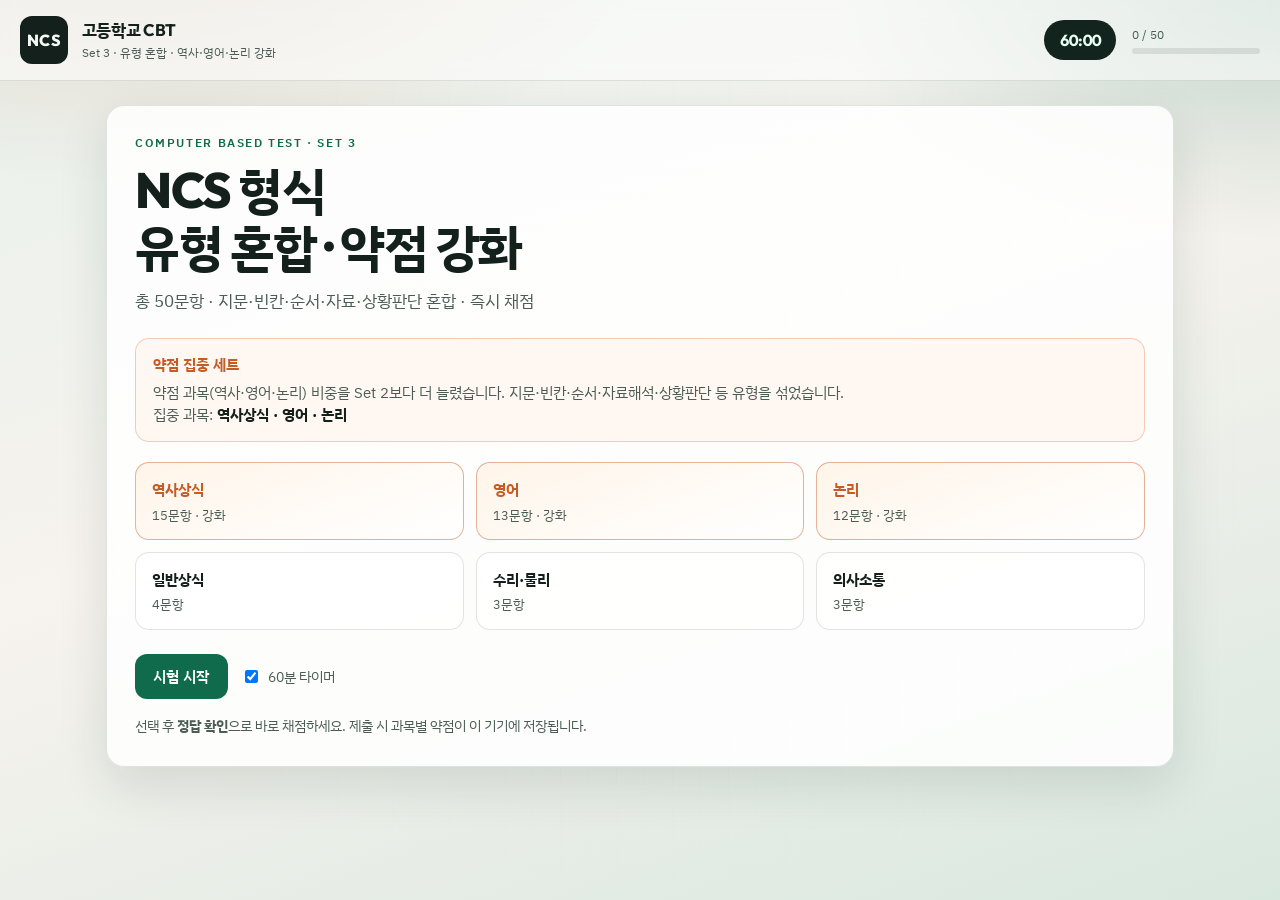
==== commit 19b1c9c5: "Add NCS CBT Set 3 with mixed formats and heavier weak focus Increase history/English/logic share fur" ====
--- a/ncs-cbt/quiz.html
+++ b/ncs-cbt/quiz.html
@@ -355,6 +355,10 @@
   font-size: 0.78rem;
   font-weight: 600;
 }
+.badge.format {
+  background: rgba(196, 92, 38, 0.12);
+  color: var(--accent-2);
+}
 .q-num { color: var(--muted); font-size: 0.85rem; }
 .q-stem {
   font-size: 1.2rem;
@@ -536,7 +540,7 @@
       <span class="brand-mark">NCS</span>
       <div class="brand-text">
         <strong>고등학교 CBT</strong>
-        <span>역사·영어·논리 집중 · 전 문항 객관식</span>
+        <span>Set 3 · 유형 혼합 · 역사·영어·논리 강화</span>
       </div>
     </div>
     <div class="top-meta" id="topMeta" hidden>
@@ -550,19 +554,19 @@
 
   <main>
     <section class="panel start-panel" id="startPanel">
-      <p class="eyebrow">Computer Based Test · Set 2</p>
-      <h1>NCS 형식<br />약점 집중 퀴즈</h1>
-      <p class="lead">총 50문항 · 전부 객관식 · 즉시 채점 · 해설 제공</p>
+      <p class="eyebrow">Computer Based Test · Set 3</p>
+      <h1>NCS 형식<br />유형 혼합 · 약점 강화</h1>
+      <p class="lead">총 50문항 · 지문·빈칸·순서·자료·상황판단 혼합 · 즉시 채점</p>
 
       <div class="focus-banner" id="focusBanner"></div>
 
       <ul class="subject-grid" aria-label="과목 구성">
-        <li class="hot"><b>역사상식</b><span>12문항 · 집중</span></li>
-        <li class="hot"><b>영어</b><span>10문항 · 집중</span></li>
-        <li class="hot"><b>논리</b><span>10문항 · 집중</span></li>
-        <li><b>일반상식</b><span>8문항</span></li>
-        <li><b>수리·물리</b><span>6문항</span></li>
-        <li><b>의사소통</b><span>4문항 · 구 논술</span></li>
+        <li class="hot"><b>역사상식</b><span>15문항 · 강화</span></li>
+        <li class="hot"><b>영어</b><span>13문항 · 강화</span></li>
+        <li class="hot"><b>논리</b><span>12문항 · 강화</span></li>
+        <li><b>일반상식</b><span>4문항</span></li>
+        <li><b>수리·물리</b><span>3문항</span></li>
+        <li><b>의사소통</b><span>3문항</span></li>
       </ul>
 
       <div class="cta-row">
@@ -586,6 +590,7 @@
         <div class="question-pane">
           <div class="q-meta">
             <span class="badge" id="qSubject"></span>
+            <span class="badge format" id="qFormat" hidden></span>
             <span class="q-num" id="qNum"></span>
           </div>
           <h2 class="q-stem" id="qStem"></h2>
@@ -621,605 +626,637 @@
   </main>
 
   <script>
-/* NCS High School CBT v2 — 50 MC only, weakness-weighted
-   Focus: 역사상식(12) · 영어(10) · 논리(10) · 일반상식(8) · 수리·물리(6) · 의사소통(4)
-   Rationale: 데이터/개발 지향 학습자 기준, 인문·언어·논리 비중 강화 */
+/* NCS High School CBT v3 — mixed formats, heavier weak-subject mix
+   Focus: 역사상식(15) · 영어(13) · 논리(12) · 일반상식(4) · 수리·물리(3) · 의사소통(3) */
 window.NCS_META = {
-  version: 2,
+  version: 3,
   focus: ["역사상식", "영어", "논리"],
   focusNote:
-    "저장된 응시 기록이 없어, 데이터·개발 학습 프로필을 기준으로 역사·영어·논리를 집중 보강했습니다. 이번 응시 후 약점이 자동 저장됩니다."
+    "약점 과목(역사·영어·논리) 비중을 Set 2보다 더 늘렸습니다. 지문·빈칸·순서·자료해석·상황판단 등 유형을 섞었습니다."
 };
 
 window.NCS_QUESTIONS = [
-  // ===== 역사상식 1–12 =====
+  // ===== 역사상식 1–15 =====
   {
     id: 1,
     subject: "역사상식",
-    type: "mc",
-    stem: "조선을 건국한 인물과 건국 연도로 바르게 짝지은 것은?",
-    choices: ["왕건 – 918년", "이성계 – 1392년", "궁예 – 901년", "대조영 – 698년", "세종 – 1418년"],
-    answer: 1,
-    explain: "이성계가 1392년 조선을 건국했다. 왕건은 고려, 대조영은 발해."
+    format: "사실확인",
+    type: "mc",
+    stem: "발해를 건국한 인물은?",
+    choices: ["대조영", "주몽", "온조", "박혁거세", "왕건"],
+    answer: 0,
+    explain: "고구려 유민 대조영이 698년 발해를 건국했다."
   },
   {
     id: 2,
     subject: "역사상식",
-    type: "mc",
-    stem: "통일신라의 전성기를 이끈 왕으로 알려진 인물은?",
-    choices: ["진흥왕", "무열왕", "문무왕", "신문왕", "경덕왕"],
-    answer: 2,
-    explain: "문무왕은 삼국 통일을 완성하고 당군을 몰아내 통일신라의 기반을 다졌다. (전성기 관련으로 흔히 거론)"
+    format: "지문독해",
+    type: "mc",
+    stem: "윗글의 왕이 추진한 정책으로 알맞은 것은?",
+    passage:
+      "이 왕은 노비안검법을 실시하고 과거제를 도입하였다. 또한 훈요십조와 관련은 없으나, 호족 세력을 누르고 왕권을 강화하려 하였다.",
+    choices: ["대동법 시행", "광종의 왕권 강화책", "세도정치 확립", "갑오개혁", "위정척사 운동"],
+    answer: 1,
+    explain: "노비안검법·과거제는 고려 광종의 왕권 강화책이다."
   },
   {
     id: 3,
     subject: "역사상식",
-    type: "mc",
-    stem: "고려 시대 과거 제도를 처음으로 실시한 왕은?",
-    choices: ["태조", "광종", "성종", "현종", "숙종"],
-    answer: 1,
-    explain: "광종이 쌍기 건의로 과거제를 도입하여 신진 관료를 등용했다."
+    format: "순서배열",
+    type: "mc",
+    stem: "다음 사건을 일어난 순서대로 나열한 것은?\n(가) 임진왜란\n(나) 병자호란\n(다) 갑오개혁\n(라) 3·1 운동",
+    choices: [
+      "(가)-(나)-(다)-(라)",
+      "(나)-(가)-(다)-(라)",
+      "(가)-(다)-(나)-(라)",
+      "(다)-(가)-(나)-(라)",
+      "(나)-(다)-(가)-(라)"
+    ],
+    answer: 0,
+    explain: "임진왜란(1592) → 병자호란(1636) → 갑오개혁(1894) → 3·1 운동(1919)."
   },
   {
     id: 4,
     subject: "역사상식",
-    type: "mc",
-    stem: "병자호란 결과 조선이 맺은 강화와 관련된 설명으로 옳은 것은?",
-    choices: [
-      "일본과 기유약조를 맺었다",
-      "청에 군신 관계를 인정했다",
-      "몽골에 조공을 바쳤다",
-      "당과 나당동맹을 맺었다",
-      "러시아가 한반도를 점령했다"
-    ],
-    answer: 1,
-    explain: "1636년 병자호란 후 조선은 청과 군신 관계를 맺었다."
+    format: "사실확인",
+    type: "mc",
+    stem: "신라가 당과 연합하여 먼저 멸망시킨 나라는?",
+    choices: ["고구려", "백제", "가야", "발해", "탐라"],
+    answer: 1,
+    explain: "나당 연합군이 660년 백제를 멸하고, 이어 고구려를 공격하였다."
   },
   {
     id: 5,
     subject: "역사상식",
-    type: "mc",
-    stem: "갑신정변(1884)을 주도한 세력은?",
-    choices: ["위정척사파", "급진 개화파", "동학교도", "대원군 측근", "의병 지도자"],
-    answer: 1,
-    explain: "김옥균 등 급진 개화파가 갑신정변을 일으켰으나 3일 천하로 끝났다."
+    format: "빈칸추론",
+    type: "mc",
+    stem: "조선 세종 때 편찬·반포된 _____는 훈민정음으로도 불린다. 빈칸에 알맞은 것은?",
+    choices: ["동국정운", "용비어천가", "한글(훈민정음)", "경국대전", "조선왕조실록"],
+    answer: 2,
+    explain: "훈민정음(한글)이 세종대에 창제·반포되었다."
   },
   {
     id: 6,
     subject: "역사상식",
-    type: "mc",
-    stem: "을사늑약(1905)으로 대한제국이 상실한 권리는?",
-    choices: ["사법권", "경찰권", "외교권", "화폐주조권", "토지소유권"],
-    answer: 2,
-    explain: "을사늑약으로 외교권이 박탈되고 통감부가 설치되었다."
+    format: "상황판단",
+    type: "mc",
+    stem: "1905년 외교권이 박탈된 직후 설치된 일제의 통치 기구는?",
+    choices: ["총독부", "통감부", "군정청", "안동도호부", "한성부"],
+    answer: 1,
+    explain: "을사늑약(1905) 이후 통감부가 설치되었다. 총독부는 1910년 강제병합 이후."
   },
   {
     id: 7,
     subject: "역사상식",
-    type: "mc",
-    stem: "일제 강점기 ‘무단 통치’ 시기의 특징으로 가장 알맞은 것은?",
-    choices: [
-      "문화 통치를 표방하며 언론을 허용했다",
-      "헌병 경찰로 강압 통치했다",
-      "회사령을 폐지했다",
-      "보통선거를 시행했다",
-      "한글 전용을 장려했다"
-    ],
-    answer: 1,
-    explain: "1910년대 무단 통치는 헌병 경찰 중심의 강압 통치가 특징이다."
+    format: "지문독해",
+    type: "mc",
+    stem: "밑글이 설명하는 운동은?",
+    passage:
+      "1919년 3월 1일, 민족대표 33인이 독립선언서를 발표하고 전국에서 만세 시위가 일어났다. 이후 상하이에 임시정부가 수립되는 계기가 되었다.",
+    choices: ["갑신정변", "동학농민운동", "3·1 운동", "광주학생항일운동", "4·19 혁명"],
+    answer: 2,
+    explain: "기술된 내용은 3·1 운동이다."
   },
   {
     id: 8,
     subject: "역사상식",
-    type: "mc",
-    stem: "대한민국 임시정부가 수립된 해와 장소로 옳은 것은?",
-    choices: [
-      "1910년 도쿄",
-      "1919년 상하이",
-      "1945년 서울",
-      "1894년 경복궁",
-      "1948년 부산"
-    ],
-    answer: 1,
-    explain: "3·1 운동 이후 1919년 중국 상하이에 대한민국 임시정부가 수립되었다."
+    format: "사실확인",
+    type: "mc",
+    stem: "일제 강점기 회사령·토지조사사업이 본격화된 시기의 통치 방식은?",
+    choices: ["문화 통치", "무단 통치", "민족 말살 통치", "군정", "신탁통치"],
+    answer: 1,
+    explain: "1910년대 무단 통치기에 토지조사사업·회사령 등이 시행되었다."
   },
   {
     id: 9,
     subject: "역사상식",
-    type: "mc",
-    stem: "6·25 전쟁 중 전세를 바꾼 인천상륙작전을 지휘한 인물은?",
-    choices: ["이승만", "김일성", "맥아더", "트루먼", "리지웨이"],
+    format: "자료해석",
+    type: "mc",
+    stem: "다음 연표에서 ‘광복’에 해당하는 해는?",
+    passage: "1905 을사늑약 → 1910 강제병합 → 1919 3·1 운동 → ? 광복 → 1948 정부 수립",
+    choices: ["1939년", "1941년", "1945년", "1950년", "1953년"],
     answer: 2,
-    explain: "1950년 9월 맥아더 장군이 지휘한 인천상륙작전으로 전세가 역전되었다."
+    explain: "광복은 1945년 8월 15일이다."
   },
   {
     id: 10,
     subject: "역사상식",
-    type: "mc",
-    stem: "4·19 혁명의 직접적 계기가 된 사건은?",
-    choices: [
-      "한일협정 비준",
-      "3·15 부정선거",
-      "유신헌법 선포",
-      "광주 민주화 운동",
-      "IMF 외환위기"
-    ],
-    answer: 1,
-    explain: "1960년 3·15 부정선거에 반발한 시위가 4·19 혁명으로 이어졌다."
+    format: "사실확인",
+    type: "mc",
+    stem: "6·25 전쟁이 발발한 날짜는?",
+    choices: ["1948.8.15", "1950.6.25", "1953.7.27", "1960.4.19", "1980.5.18"],
+    answer: 1,
+    explain: "한국전쟁은 1950년 6월 25일 발발하였다."
   },
   {
     id: 11,
     subject: "역사상식",
-    type: "mc",
-    stem: "세계사에서 산업혁명이 가장 먼저 시작된 나라는?",
-    choices: ["프랑스", "독일", "미국", "영국", "일본"],
-    answer: 3,
-    explain: "18세기 후반 영국에서 산업혁명이 시작되었다."
+    format: "빈칸추론",
+    type: "mc",
+    stem: "1960년 _____ 부정선거에 항의하여 4·19 혁명이 일어났다.",
+    choices: ["3·15", "5·16", "10·26", "12·12", "6·10"],
+    answer: 0,
+    explain: "3·15 부정선거가 4·19 혁명의 직접적 계기였다."
   },
   {
     id: 12,
     subject: "역사상식",
-    type: "mc",
-    stem: "제1차 세계대전 종전 후 베르사유 조약이 독일에 부과한 내용으로 알맞은 것은?",
+    format: "세계사",
+    type: "mc",
+    stem: "프랑스 혁명이 시작된 해로 널리 알려진 것은?",
+    choices: ["1688년", "1776년", "1789년", "1848년", "1917년"],
+    answer: 2,
+    explain: "프랑스 혁명은 1789년에 시작되었다."
+  },
+  {
+    id: 13,
+    subject: "역사상식",
+    format: "순서배열",
+    type: "mc",
+    stem: "세계사 사건을 시간순으로 바르게 나열한 것은?\n(가) 제1차 세계대전 종전\n(나) 제2차 세계대전 종전\n(다) 산업혁명 시작(영국)",
     choices: [
-      "식민지 확대 허용",
-      "막대한 배상금과 군비 제한",
-      "국제연맹 의장국 지위 부여",
-      "오스트리아 병합 승인",
-      "핵무기 개발 지원"
+      "(다)-(가)-(나)",
+      "(가)-(다)-(나)",
+      "(나)-(가)-(다)",
+      "(다)-(나)-(가)",
+      "(가)-(나)-(다)"
     ],
-    answer: 1,
-    explain: "베르사유 조약은 독일에 전쟁 책임, 배상금, 군비 제한 등을 부과했다."
-  },
-
-  // ===== 영어 13–22 =====
-  {
-    id: 13,
+    answer: 0,
+    explain: "산업혁명(18C후반) → 1차대전 종전(1918) → 2차대전 종전(1945)."
+  },
+  {
+    id: 14,
+    subject: "역사상식",
+    format: "상황판단",
+    type: "mc",
+    stem: "냉전 시기 남·북한이 각각 가입한 군사 동맹/진영으로 바르게 짝지은 것은?",
+    choices: [
+      "남한–와르샤바 조약 / 북한–NATO",
+      "남한–자유 진영 / 북한–공산 진영",
+      "둘 다 비동맹만 유지",
+      "남한–소련 / 북한–미국",
+      "남한–중국 / 북한–일본"
+    ],
+    answer: 1,
+    explain: "냉전 시기 남한은 자유 진영, 북한은 공산 진영에 속했다."
+  },
+  {
+    id: 15,
+    subject: "역사상식",
+    format: "지문독해",
+    type: "mc",
+    stem: "윗글의 ‘그’에 해당하는 인물은?",
+    passage:
+      "그는 조선 후기 실학자로, 『목민심서』를 저술하여 지방관의 올바른 행정을 강조하였다.",
+    choices: ["이황", "이이", "정약용", "박지원", "최한기"],
+    answer: 2,
+    explain: "『목민심서』의 저자는 다산 정약용이다."
+  },
+
+  // ===== 영어 16–28 =====
+  {
+    id: 16,
     subject: "영어",
-    type: "mc",
-    stem: "빈칸에 알맞은 것은? If it _____ tomorrow, we will cancel the picnic.",
-    choices: ["rain", "rains", "rained", "raining", "to rain"],
-    answer: 1,
-    explain: "조건부사절(if)에서는 현재형이 미래 의미를 나타낸다 → rains."
-  },
-  {
-    id: 14,
+    format: "어법",
+    type: "mc",
+    stem: "빈칸에 알맞은 것은? The book _____ on the table belongs to me.",
+    choices: ["lying", "lies", "lain", "laying", "lied"],
+    answer: 0,
+    explain: "‘놓여 있는’ 분사구/형용사적 용법 → lying."
+  },
+  {
+    id: 17,
     subject: "영어",
-    type: "mc",
-    stem: "다음 중 어법상 틀린 문장은?",
+    format: "어휘",
+    type: "mc",
+    stem: "밑줄 친 부분과 의미가 가까운 것은? Please look into the problem carefully.",
+    choices: ["ignore", "investigate", "postpone", "celebrate", "translate"],
+    answer: 1,
+    explain: "look into = investigate(조사하다)."
+  },
+  {
+    id: 18,
+    subject: "영어",
+    format: "지문독해",
+    type: "mc",
+    stem: "글의 요지로 가장 알맞은 것은?",
+    passage:
+      "Recycling reduces waste and saves energy. When people sort paper, plastic, and glass, fewer raw materials are needed. Small daily habits can make a big difference.",
     choices: [
-      "Neither of the answers is correct.",
-      "Each of the students has a book.",
-      "The news are surprising.",
-      "Mathematics is difficult.",
-      "There is a lot of information."
+      "여행은 비싸다",
+      "재활용은 자원 절약에 도움이 된다",
+      "플라스틱은 모두 안전하다",
+      "에너지는 무한하다",
+      "유리만 분리수거하면 된다"
+    ],
+    answer: 1,
+    explain: "재활용이 폐기물·에너지를 줄인다는 요지."
+  },
+  {
+    id: 19,
+    subject: "영어",
+    format: "빈칸추론",
+    type: "mc",
+    stem: "빈칸에 들어갈 말로 알맞은 것은?",
+    passage:
+      "Although the weather was terrible, they _____ to climb the mountain.",
+    choices: ["gave up", "decided", "refused never", "were fail", "stop"],
+    answer: 1,
+    explain: "양보(Although) 뒤 ‘그럼에도 등반하기로 했다’ → decided가 자연스럽다."
+  },
+  {
+    id: 20,
+    subject: "영어",
+    format: "회화",
+    type: "mc",
+    stem: "A의 말에 대한 B의 응답으로 가장 적절한 것은?\nA: Could you tell me where the library is?\nB: _____",
+    choices: [
+      "Yes, I could library.",
+      "It's next to the cafeteria.",
+      "I am a library.",
+      "No, library is reading.",
+      "Where are you library?"
+    ],
+    answer: 1,
+    explain: "위치 안내에 대한 자연스러운 응답이다."
+  },
+  {
+    id: 21,
+    subject: "영어",
+    format: "어법",
+    type: "mc",
+    stem: "문법상 옳은 문장은?",
+    choices: [
+      "He suggested to go home.",
+      "She enjoys to swim.",
+      "They look forward to meeting you.",
+      "I avoid to talk loudly.",
+      "We finished to eat."
     ],
     answer: 2,
-    explain: "news는 단수 취급 → The news is surprising."
-  },
-  {
-    id: 15,
-    subject: "영어",
-    type: "mc",
-    stem: "밑줄 친 표현과 바꿔 쓸 수 있는 것은? She came across an old friend at the station.",
-    choices: ["looked for", "ran into", "gave up", "turned down", "put off"],
-    answer: 1,
-    explain: "come across = 우연히 마주치다 ≈ run into."
-  },
-  {
-    id: 16,
-    subject: "영어",
-    type: "mc",
-    stem: "다음 글의 주제로 가장 알맞은 것은?",
-    passage:
-      "Many teens sleep less than seven hours a night. Lack of sleep can weaken memory and increase stress. Experts advise keeping a regular bedtime and avoiding screens before sleep.",
-    choices: [
-      "여행의 장점",
-      "수면 부족의 문제와 개선 방법",
-      "스마트폰 게임의 재미",
-      "운동선수의 식단",
-      "학교 급식의 영양"
-    ],
-    answer: 1,
-    explain: "수면 부족 영향과 규칙적 취침·스크린 자제 등 개선 조언을 다룬다."
-  },
-  {
-    id: 17,
-    subject: "영어",
-    type: "mc",
-    stem: "대화의 빈칸에 가장 적절한 것은?\nA: How about going to the museum this weekend?\nB: _____ I already have plans.",
-    choices: [
-      "That sounds great!",
-      "I'd love to, but",
-      "Sure, what time?",
-      "Let's meet there.",
-      "I can't wait!"
-    ],
-    answer: 1,
-    explain: "거절·불참 의사가 이어지므로 I'd love to, but이 자연스럽다."
-  },
-  {
-    id: 18,
-    subject: "영어",
-    type: "mc",
-    stem: "다음을 수동태로 바르게 옮긴 것은? They built this bridge in 2010.",
-    choices: [
-      "This bridge built in 2010.",
-      "This bridge was built in 2010.",
-      "This bridge is building in 2010.",
-      "This bridge were built in 2010.",
-      "This bridge has build in 2010."
-    ],
-    answer: 1,
-    explain: "과거 수동: was/were + p.p. → was built."
-  },
-  {
-    id: 19,
-    subject: "영어",
-    type: "mc",
-    stem: "빈칸에 들어갈 접속사로 알맞은 것은? He studied hard _____ he could pass the exam.",
-    choices: ["so that", "even though", "as if", "unless", "in case of"],
-    answer: 0,
-    explain: "so that + 절 = ~하기 위해서."
-  },
-  {
-    id: 20,
-    subject: "영어",
-    type: "mc",
-    stem: "다음 중 의미가 나머지와 다른 것은?",
-    choices: ["however", "nevertheless", "although", "therefore", "nonetheless"],
-    answer: 3,
-    explain: "however/nevertheless/although/nonetheless는 역접, therefore는 결과."
-  },
-  {
-    id: 21,
-    subject: "영어",
-    type: "mc",
-    stem: "문장을 올바르게 완성하시오. Not only the teacher but also the students _____ present.",
-    choices: ["is", "was", "are", "has", "being"],
-    answer: 2,
-    explain: "not only A but also B는 B에 동사를 일치 → students → are."
+    explain: "look forward to + V-ing가 올바른 용법이다."
   },
   {
     id: 22,
     subject: "영어",
-    type: "mc",
-    stem: "다음 속담의 의미로 가장 가까운 것은? Actions speak louder than words.",
+    format: "순서배열",
+    type: "mc",
+    stem: "글의 순서를 바르게 배열한 것은?\n(A) Then mix them well.\n(B) First, prepare the flour and eggs.\n(C) Finally, bake the mixture for 20 minutes.",
+    choices: ["(A)-(B)-(C)", "(B)-(A)-(C)", "(C)-(B)-(A)", "(B)-(C)-(A)", "(A)-(C)-(B)"],
+    answer: 1,
+    explain: "First → Then → Finally 순서: B-A-C."
+  },
+  {
+    id: 23,
+    subject: "영어",
+    format: "빈칸추론",
+    type: "mc",
+    stem: "She has been studying English _____ three years.",
+    choices: ["since", "for", "during", "while", "by"],
+    answer: 1,
+    explain: "기간(three years)에는 for를 쓴다."
+  },
+  {
+    id: 24,
+    subject: "영어",
+    format: "지문독해",
+    type: "mc",
+    stem: "밑줄 친 them이 가리키는 것은?",
+    passage:
+      "Scientists collected samples from the river. They tested them in the lab and found high levels of pollution.",
+    choices: ["scientists", "levels", "samples", "pollution", "lab"],
+    answer: 2,
+    explain: "them = samples(표본)."
+  },
+  {
+    id: 25,
+    subject: "영어",
+    format: "어휘",
+    type: "mc",
+    stem: "다음 중 나머지와 의미가 가장 다른 것은?",
+    choices: ["happy", "glad", "pleased", "delighted", "angry"],
+    answer: 4,
+    explain: "angry만 부정 감정, 나머지는 긍정적 기쁨."
+  },
+  {
+    id: 26,
+    subject: "영어",
+    format: "수동태",
+    type: "mc",
+    stem: "능동문을 수동으로 바르게 고친 것은? Someone stole my bike.",
     choices: [
-      "말은 행동보다 중요하다",
-      "행동의 설득력이 말보다 크다",
-      "침묵이 금이다",
-      "시간은 금이다",
-      "시작이 반이다"
+      "My bike stole someone.",
+      "My bike was stolen.",
+      "My bike is stealing.",
+      "My bike were stolen.",
+      "My bike has steal."
     ],
     answer: 1,
-    explain: "말보다 행동이 더 큰 설득력을 갖는다는 뜻."
-  },
-
-  // ===== 논리 23–32 =====
-  {
-    id: 23,
+    explain: "과거 수동: was stolen."
+  },
+  {
+    id: 27,
+    subject: "영어",
+    format: "상황판단",
+    type: "mc",
+    stem: "친구에게 ‘약속 시간을 30분 늦추자’고 정중히 제안하는 말로 알맞은 것은?",
+    choices: [
+      "You late always!",
+      "Could we postpone our meeting by 30 minutes?",
+      "I hate you late.",
+      "Meeting is cancel forever.",
+      "Don't come."
+    ],
+    answer: 1,
+    explain: "Could we postpone ~?가 정중한 연기 제안이다."
+  },
+  {
+    id: 28,
+    subject: "영어",
+    format: "속담/표현",
+    type: "mc",
+    stem: "\"Practice makes perfect.\"의 의미로 가장 가까운 것은?",
+    choices: [
+      "재능만 있으면 충분하다",
+      "연습이 숙달을 만든다",
+      "완벽은 불가능하다",
+      "이론은 필요 없다",
+      "한 번에 성공해야 한다"
+    ],
+    answer: 1,
+    explain: "꾸준한 연습이 능숙함을 만든다는 뜻."
+  },
+
+  // ===== 논리 29–40 =====
+  {
+    id: 29,
     subject: "논리",
-    type: "mc",
-    stem: "모든 A는 B이다. 어떤 C는 A이다. 다음 중 반드시 참인 것은?",
+    format: "삼단논법",
+    type: "mc",
+    stem: "모든 새는 알을 낳는다. 펭귄은 새이다. 결론으로 옳은 것은?",
     choices: [
-      "모든 C는 B이다",
-      "어떤 C는 B이다",
-      "모든 B는 C이다",
-      "어떤 B는 A가 아니다",
-      "C는 A가 아니다"
-    ],
-    answer: 1,
-    explain: "일부 C가 A이고 A⊂B이므로 그 C는 B이다 → 어떤 C는 B이다."
-  },
-  {
-    id: 24,
-    subject: "논리",
-    type: "mc",
-    stem: "수열 1, 2, 6, 24, 120, … 의 다음에 올 수는?",
-    choices: ["240", "360", "480", "600", "720"],
-    answer: 4,
-    explain: "n! 형태: 1,2,6,24,120,720…"
-  },
-  {
-    id: 25,
-    subject: "논리",
-    type: "mc",
-    stem: "\"비가 오면 땅이 젖는다. 땅이 젖지 않았다.\"에서 타당하게 이끌어낼 수 있는 것은?",
-    choices: [
-      "비가 왔다",
-      "비가 오지 않았다",
-      "땅이 반드시 마른다",
-      "비가 와도 땅은 젖지 않는다",
+      "펭귄은 날 수 있다",
+      "펭귄은 알을 낳는다",
+      "모든 알을 낳는 것은 펭귄이다",
+      "새는 펭귄이다",
       "결론 없음"
     ],
     answer: 1,
-    explain: "대우 추론: 땅이 젖지 않음 → 비가 오지 않음."
-  },
-  {
-    id: 26,
-    subject: "논리",
-    type: "mc",
-    stem: "암호에서 APPLE=50, BANANA=44일 때 ORANGE의 값은? (A=1…Z=26, 각 글자 합)",
-    choices: ["57", "60", "63", "66", "70"],
-    answer: 1,
-    explain: "O+R+A+N+G+E = 15+18+1+14+7+5 = 60."
-  },
-  {
-    id: 27,
-    subject: "논리",
-    type: "mc",
-    stem: "다음 중 나머지와 성질이 다른 하나는?",
-    choices: ["삼각형", "사각형", "오각형", "육각형", "직선"],
-    answer: 4,
-    explain: "나머지는 닫힌 다각형이고, 직선은 도형의 경계가 닫힌 면이 아니다."
-  },
-  {
-    id: 28,
-    subject: "논리",
-    type: "mc",
-    stem: "A는 B보다 빠르고, C는 A보다 느리다. D는 B와 같다. 가장 빠른 사람은?",
-    choices: ["A", "B", "C", "D", "알 수 없다"],
-    answer: 0,
-    explain: "A > B = D, C < A. C와 B의 관계는 불명이지만 가장 빠른 것은 A."
-  },
-  {
-    id: 29,
-    subject: "논리",
-    type: "mc",
-    stem: "다음 조건의 참인 결론은?\n· 시험에 합격한 사람은 모두 장학금을 받는다.\n· 민수는 장학금을 받지 못했다.",
-    choices: [
-      "민수는 시험에 합격했다",
-      "민수는 시험에 합격하지 못했다",
-      "모든 불합격자는 장학금을 받는다",
-      "장학금 수혜자는 모두 불합격이다",
-      "결론을 내릴 수 없다"
-    ],
-    answer: 1,
-    explain: "합격→장학금의 대우: 장학금 없음→합격 아님."
+    explain: "새⊂알을낳음, 펭귄∈새 ⇒ 펭귄은 알을 낳는다."
   },
   {
     id: 30,
     subject: "논리",
-    type: "mc",
-    stem: "시계가 3시 정각을 가리킬 때, 시침과 분침이 이루는 각은?",
-    choices: ["0°", "60°", "90°", "120°", "180°"],
-    answer: 2,
-    explain: "3시 정각: 시침은 90° 위치, 분침은 0° → 90°."
+    format: "수열",
+    type: "mc",
+    stem: "2, 5, 11, 23, 47, … 다음에 올 수는?",
+    choices: ["71", "89", "94", "95", "101"],
+    answer: 3,
+    explain: "×2+1 규칙: 47×2+1=95."
   },
   {
     id: 31,
     subject: "논리",
-    type: "mc",
-    stem: "한 상자에서 빨간 공 3개, 파란 공 2개를 무작위로 1개 꺼낼 때, 빨간 공을 뽑을 확률은?",
-    choices: ["1/5", "2/5", "3/5", "1/2", "2/3"],
-    answer: 2,
-    explain: "전체 5개 중 빨강 3 → 3/5."
+    format: "대우추론",
+    type: "mc",
+    stem: "\"공부를 하면 성적이 오른다. 성적이 오르지 않았다.\"에서 이끌어낼 수 있는 것은?",
+    choices: [
+      "공부를 했다",
+      "공부를 하지 않았다",
+      "성적은 반드시 떨어진다",
+      "공부와 무관하다",
+      "결론 없음"
+    ],
+    answer: 1,
+    explain: "대우: 성적이 오르지 않음 → 공부를 하지 않음. (단순화된 논리 문항)"
   },
   {
     id: 32,
     subject: "논리",
-    type: "mc",
-    stem: "다음 추론의 오류 유형으로 가장 알맞은 것은?\n\"우리 반 학생 3명이 축구를 좋아하니, 모든 학생이 축구를 좋아한다.\"",
+    format: "자료해석",
+    type: "mc",
+    stem: "반 학생 30명 중 축구 좋아하는 학생 18명, 농구 좋아하는 학생 12명, 둘 다 좋아하는 학생 6명일 때, 축구만 좋아하는 학생 수는?",
+    choices: ["6", "12", "18", "24", "30"],
+    answer: 1,
+    explain: "축구만 = 18−6 = 12."
+  },
+  {
+    id: 33,
+    subject: "논리",
+    format: "유추",
+    type: "mc",
+    stem: "책 : 도서관 = 그림 : ?",
+    choices: ["화가", "미술관", "물감", "액자", "관객"],
+    answer: 1,
+    explain: "책이 모이는 장소가 도서관이듯, 그림이 모이는 장소는 미술관."
+  },
+  {
+    id: 34,
+    subject: "논리",
+    format: "참거짓",
+    type: "mc",
+    stem: "세 명 중 한 명만 진실을 말한다.\nA: \"내가 진실을 말한다.\"\nB: \"A가 거짓말한다.\"\nC: \"B가 거짓말한다.\"\n진실을 말하는 사람은?",
+    choices: ["A", "B", "C", "아무도 없음", "알 수 없다"],
+    answer: 1,
+    explain: "한 명만 참일 때 A가 참이면 B·C도 참이 되어 모순. C가 참이면 B는 거짓→A는 참이 되어 참이 둘. B가 참이면 A 거짓·C 거짓으로 일관된다."
+  },
+  {
+    id: 35,
+    subject: "논리",
+    format: "비교",
+    type: "mc",
+    stem: "키 순서: 영희 > 철수, 민수 > 영희, 철수 > 지영. 키가 가장 작은 사람은?",
+    choices: ["영희", "철수", "민수", "지영", "알 수 없다"],
+    answer: 3,
+    explain: "민수 > 영희 > 철수 > 지영."
+  },
+  {
+    id: 36,
+    subject: "논리",
+    format: "확률",
+    type: "mc",
+    stem: "동전을 두 번 던질 때, 앞면이 한 번만 나올 확률은?",
+    choices: ["1/4", "1/2", "1/3", "2/3", "3/4"],
+    answer: 1,
+    explain: "경우: HT, TH → 2/4 = 1/2."
+  },
+  {
+    id: 37,
+    subject: "논리",
+    format: "오류찾기",
+    type: "mc",
+    stem: "다음 중 ‘순환논증’에 해당하는 것은?",
     choices: [
-      "순환논증",
-      "성급한 일반화",
-      "인신공격",
-      "허수아비 공격",
-      "권위에의 호소"
+      "그가 정직하다. 왜냐하면 그는 거짓말을 하지 않기 때문이다.",
+      "비가 오면 땅이 젖는다. 땅이 젖었으니 비가 왔다.",
+      "전문가도 틀릴 수 있다.",
+      "표본이 작아 일반화는 위험하다.",
+      "상관관계가 곧 인과는 아니다."
     ],
-    answer: 1,
-    explain: "적은 사례로 전체에 확대 → 성급한 일반화."
-  },
-
-  // ===== 일반상식 33–40 =====
-  {
-    id: 33,
+    answer: 0,
+    explain: "정직≈거짓말 안 함으로 같은 말을 반복 → 순환논증. (나)는 후건공정 오류."
+  },
+  {
+    id: 38,
+    subject: "논리",
+    format: "암호",
+    type: "mc",
+    stem: "규칙: 각 글자 위치값 합. CAT=24일 때, LION의 값은?",
+    choices: ["48", "50", "52", "54", "56"],
+    answer: 1,
+    explain: "L+I+O+N = 12+9+15+14 = 50."
+  },
+  {
+    id: 39,
+    subject: "논리",
+    format: "집합",
+    type: "mc",
+    stem: "전체 100명 중 안경 착용 40명, 렌즈 착용 25명, 둘 다 10명일 때, 안경도 렌즈도 안 쓴 사람은?",
+    choices: ["35", "45", "55", "65", "75"],
+    answer: 1,
+    explain: "합집합 = 40+25−10=55, 둘 다 안 씀 = 100−55=45."
+  },
+  {
+    id: 40,
+    subject: "논리",
+    format: "상황판단",
+    type: "mc",
+    stem: "버스는 10분마다 온다. 방금 버스를 놓쳤다면, 다음 버스까지 기다릴 최대 시간은?",
+    choices: ["0분", "5분", "10분", "15분", "20분"],
+    answer: 2,
+    explain: "방금 출발했다면 다음까지 최대 10분."
+  },
+
+  // ===== 일반상식 41–44 =====
+  {
+    id: 41,
     subject: "일반상식",
-    type: "mc",
-    stem: "우리나라 헌법상 대통령의 임기는?",
-    choices: ["3년 중임", "4년 중임", "5년 단임", "6년 단임", "7년 중임"],
-    answer: 2,
-    explain: "현행 헌법은 대통령 5년 단임제이다."
-  },
-  {
-    id: 34,
+    format: "시사·제도",
+    type: "mc",
+    stem: "대한민국 국무총리를 임명하는 권한을 가진 사람은?",
+    choices: ["국회의장", "대통령", "대법원장", "중앙선관위원장", "감사원장"],
+    answer: 1,
+    explain: "국무총리는 대통령이 국회의 동의를 얻어 임명한다."
+  },
+  {
+    id: 42,
     subject: "일반상식",
-    type: "mc",
-    stem: "GDP(국내총생산)의 의미로 옳은 것은?",
-    choices: [
-      "국민 1인당 소득",
-      "일정 기간 한 나라 영역 안에서 생산된 재화·서비스의 합",
-      "정부의 세수 총액",
-      "수출액에서 수입액을 뺀 값",
-      "기업 이윤의 합"
-    ],
-    answer: 1,
-    explain: "GDP는 일정 기간 국내에서 생산된 최종 재화·서비스의 시장가치 합이다."
-  },
-  {
-    id: 35,
+    format: "경제",
+    type: "mc",
+    stem: "기준금리를 결정하는 우리나라 기관은?",
+    choices: ["기획재정부", "한국은행", "금융감독원", "공정거래위원회", "통계청"],
+    answer: 1,
+    explain: "한국은행 금융통화위원회가 기준금리를 결정한다."
+  },
+  {
+    id: 43,
     subject: "일반상식",
-    type: "mc",
-    stem: "다음 중 재생 에너지에 해당하는 것은?",
-    choices: ["석탄", "천연가스", "태양광", "석유", "우라늄(핵연료)"],
-    answer: 2,
-    explain: "태양광은 재생 가능 에너지이다. 화석연료·핵연료는 비재생에 가깝다."
-  },
-  {
-    id: 36,
+    format: "과학",
+    type: "mc",
+    stem: "물의 화학식과 상온·대기압에서 상태로 옳은 것은?",
+    choices: ["CO₂ – 고체", "H₂O – 액체", "O₂ – 액체", "NaCl – 기체", "H₂ – 고체"],
+    answer: 1,
+    explain: "물은 H₂O이며 상온·대기압에서 액체이다."
+  },
+  {
+    id: 44,
     subject: "일반상식",
-    type: "mc",
-    stem: "혈액형 유전에서 ABO식 혈액형의 대립유전자 개수로 옳은 것은?",
-    choices: ["1개", "2개", "3개", "4개", "5개"],
-    answer: 2,
-    explain: "A, B, O 세 가지 대립유전자가 관여한다."
-  },
-  {
-    id: 37,
-    subject: "일반상식",
-    type: "mc",
-    stem: "유엔(UN)의 주요 기구가 아닌 것은?",
-    choices: ["총회", "안전보장이사회", "국제사법재판소", "세계무역기구(WTO)", "사무국"],
+    format: "지리",
+    type: "mc",
+    stem: "한반도에서 가장 높은 산은?",
+    choices: ["한라산", "지리산", "설악산", "백두산", "태백산"],
     answer: 3,
-    explain: "WTO는 유엔 체계와 협력하나 유엔의 주요 6개 기구에는 포함되지 않는다."
-  },
-  {
-    id: 38,
-    subject: "일반상식",
-    type: "mc",
-    stem: "인플레이션의 의미로 가장 알맞은 것은?",
-    choices: [
-      "물가가 지속적으로 하락하는 현상",
-      "물가가 지속적으로 상승하는 현상",
-      "실업률이 0이 되는 현상",
-      "환율이 고정되는 현상",
-      "세금이 사라지는 현상"
-    ],
-    answer: 1,
-    explain: "인플레이션은 전반적 물가 수준의 지속적 상승을 뜻한다."
-  },
-  {
-    id: 39,
-    subject: "일반상식",
-    type: "mc",
-    stem: "컴퓨터에서 1바이트(byte)는 몇 비트(bit)인가?",
-    choices: ["2", "4", "8", "16", "32"],
-    answer: 2,
-    explain: "1 byte = 8 bit."
-  },
-  {
-    id: 40,
-    subject: "일반상식",
-    type: "mc",
-    stem: "지구의 자전 방향과 그 결과로 나타나는 현상으로 옳은 것은?",
-    choices: [
-      "동→서 자전, 태양이 서쪽에서 뜸",
-      "서→동 자전, 낮과 밤의 반복",
-      "남→북 자전, 계절의 변화",
-      "북→남 자전, 조석 현상",
-      "자전하지 않음, 일식만 발생"
-    ],
-    answer: 1,
-    explain: "지구는 서에서 동으로 자전하며 낮과 밤이 생긴다. 계절은 공전·자전축 기울기."
-  },
-
-  // ===== 수리·물리 41–46 =====
-  {
-    id: 41,
-    subject: "수리·물리",
-    type: "mc",
-    stem: "이차방정식 x² − 7x + 10 = 0의 두 근의 곱은?",
-    choices: ["−10", "−7", "7", "10", "17"],
-    answer: 3,
-    explain: "근과 계수: 곱 = c/a = 10. (근은 2, 5)"
-  },
-  {
-    id: 42,
-    subject: "수리·물리",
-    type: "mc",
-    stem: "등차수열 5, 9, 13, 17, … 의 제10항은?",
-    choices: ["37", "41", "45", "49", "53"],
-    answer: 1,
-    explain: "aₙ = 5 + (n−1)·4 → a₁₀ = 5+36 = 41."
-  },
-  {
-    id: 43,
-    subject: "수리·물리",
-    type: "mc",
-    stem: "질량 2 kg인 물체에 10 N의 힘을 가할 때 가속도는? (마찰 무시)",
-    choices: ["2 m/s²", "5 m/s²", "8 m/s²", "10 m/s²", "20 m/s²"],
-    answer: 1,
-    explain: "a = F/m = 10/2 = 5 m/s²."
-  },
-  {
-    id: 44,
-    subject: "수리·물리",
-    type: "mc",
-    stem: "저항 4 Ω에 전류 3 A가 흐를 때 양단 전압은?",
-    choices: ["0.75 V", "1.33 V", "7 V", "12 V", "16 V"],
-    answer: 3,
-    explain: "V = IR = 3×4 = 12 V."
-  },
+    explain: "백두산이 한반도 최고봉이다."
+  },
+
+  // ===== 수리·물리 45–47 =====
   {
     id: 45,
     subject: "수리·물리",
-    type: "mc",
-    stem: "log₁₀ 1000의 값은?",
-    choices: ["1", "2", "3", "4", "10"],
-    answer: 2,
-    explain: "10³ = 1000이므로 log₁₀ 1000 = 3."
+    format: "계산",
+    type: "mc",
+    stem: "함수 f(x)=3x−4일 때 f(5)의 값은?",
+    choices: ["7", "11", "15", "19", "23"],
+    answer: 1,
+    explain: "3×5−4=11."
   },
   {
     id: 46,
     subject: "수리·물리",
-    type: "mc",
-    stem: "일정한 속력 15 m/s로 40초 동안 움직인 이동 거리는?",
-    choices: ["55 m", "200 m", "400 m", "600 m", "800 m"],
-    answer: 3,
-    explain: "거리 = 15×40 = 600 m."
-  },
-
-  // ===== 의사소통(구 논술) 47–50 — all MC =====
+    format: "물리",
+    type: "mc",
+    stem: "자유 낙하(공기저항 무시)에서 질량이 다른 두 물체를 같은 높이에서 동시에 놓으면?",
+    choices: [
+      "무거운 쪽이 먼저 떨어진다",
+      "가벼운 쪽이 먼저 떨어진다",
+      "동시에 떨어진다",
+      "질량비만큼 시간 차이가 난다",
+      "예측할 수 없다"
+    ],
+    answer: 2,
+    explain: "이상적 조건에서 낙하 가속도는 질량과 무관하여 동시에 떨어진다."
+  },
   {
     id: 47,
-    subject: "의사소통",
-    type: "mc",
-    stem: "다음 중 주장과 근거가 가장 잘 연결된 문장은?",
-    choices: [
-      "운동은 좋다. 왜냐하면 내가 운동을 좋아하기 때문이다.",
-      "독서를 늘려야 한다. 어휘력과 집중력이 향상된다는 연구 결과가 있기 때문이다.",
-      "교칙은 필요 없다. 친구가 그렇게 말했기 때문이다.",
-      "시험은 없어져야 한다. 그냥 싫기 때문이다.",
-      "환경 문제는 중요하지 않다. 관심이 없기 때문이다."
-    ],
-    answer: 1,
-    explain: "객관적·일반화 가능한 근거(연구)로 주장을 뒷받침한다."
-  },
+    subject: "수리·물리",
+    format: "확률",
+    type: "mc",
+    stem: "주사위를 한 번 던져 짝수가 나올 확률은?",
+    choices: ["1/6", "1/3", "1/2", "2/3", "5/6"],
+    answer: 2,
+    explain: "2,4,6 → 3/6=1/2."
+  },
+
+  // ===== 의사소통 48–50 =====
   {
     id: 48,
     subject: "의사소통",
-    type: "mc",
-    stem: "보고서의 ‘서론’에 들어가기에 가장 적절한 내용은?",
+    format: "요약",
+    type: "mc",
+    stem: "다음 글의 핵심을 한 문장으로 요약한 것으로 가장 적절한 것은?",
+    passage:
+      "회의에서는 안건을 미리 공유하고, 발언 시간을 지키며, 결정 사항을 기록하는 것이 중요하다. 이렇게 하면 논의가 산만해지지 않고 실행으로 이어지기 쉽다.",
     choices: [
-      "실험 데이터의 표만 나열한다",
-      "연구 목적과 문제 제기",
-      "참고문헌 목록만 적는다",
-      "결론을 먼저 확정 선언한다",
-      "부록의 원자료만 붙인다"
+      "회의는 필요 없다",
+      "효율적 회의를 위해 사전 공유·시간 관리·기록이 필요하다",
+      "기록만 하면 충분하다",
+      "발언은 길수록 좋다",
+      "안건은 숨기는 편이 낫다"
     ],
     answer: 1,
-    explain: "서론은 주제 배경, 문제 제기, 목적 등을 제시하는 부분이다."
+    explain: "사전 공유·시간·기록이 핵심이다."
   },
   {
     id: 49,
     subject: "의사소통",
-    type: "mc",
-    stem: "다음 중 비난·인신공격에 해당하여 토론에서 피해야 할 발언은?",
+    format: "상황판단",
+    type: "mc",
+    stem: "팀 프로젝트에서 동료의 실수로 마감이 늦어질 위기다. 가장 바람직한 대응은?",
     choices: [
-      "그 정책은 비용 대비 효과가 낮아 보입니다. 근거는 다음과 같습니다.",
-      "상대 주장의 통계 출처가 불분명합니다.",
-      "너는 원래 공부를 못하니 의견도 틀렸다.",
-      "대안으로는 A안과 B안을 비교할 수 있습니다.",
-      "전제의 정의를 먼저 합의합시다."
+      "공개적으로 비난한다",
+      "문제를 숨기고 넘긴다",
+      "사실 확인 후 함께 일정·역할을 재조정한다",
+      "혼자 전부 떠맡으며 불만을 쌓는다",
+      "즉시 팀에서 퇴출을 요구한다"
     ],
     answer: 2,
-    explain: "사람 자체를 공격하는 인신공격은 합리적 토론을 방해한다."
+    explain: "비난보다 문제 파악과 일정·역할 조정이 생산적이다."
   },
   {
     id: 50,
     subject: "의사소통",
-    type: "mc",
-    stem: "안내문의 문장 중 가장 명확하고 정중한 표현은?",
+    format: "문장다듬기",
+    type: "mc",
+    stem: "다음 중 객관적이고 명확한 문장은?",
     choices: [
-      "당장 안 오면 알아서 해.",
-      "내일까지 안 내면 큰일 남.",
-      "제출 기한은 금요일 17시입니다. 기한 내 제출 부탁드립니다.",
-      "알아서 빨리빨리!!",
-      "왜 아직도 안 냄?"
+      "그 사람은 완전 최악임.",
+      "설문 응답자 120명 중 78명(65%)이 찬성했다.",
+      "다들 그렇게 생각한다.",
+      "대충 보면 알 수 있다.",
+      "무조건 맞다."
     ],
-    answer: 2,
-    explain: "기한·요청이 구체적이고 정중한 문장이다."
+    answer: 1,
+    explain: "수치·비율이 제시되어 검증 가능한 객관적 진술이다."
   }
 ];
 
@@ -1380,6 +1417,14 @@
     const i = state.index;
     const q = Q[i];
     $("qSubject").textContent = q.subject;
+    const fmt = $("qFormat");
+    if (q.format) {
+      fmt.hidden = false;
+      fmt.textContent = q.format;
+    } else {
+      fmt.hidden = true;
+      fmt.textContent = "";
+    }
     $("qNum").textContent = `${i + 1} / ${TOTAL}`;
     $("qStem").textContent = q.stem;
 
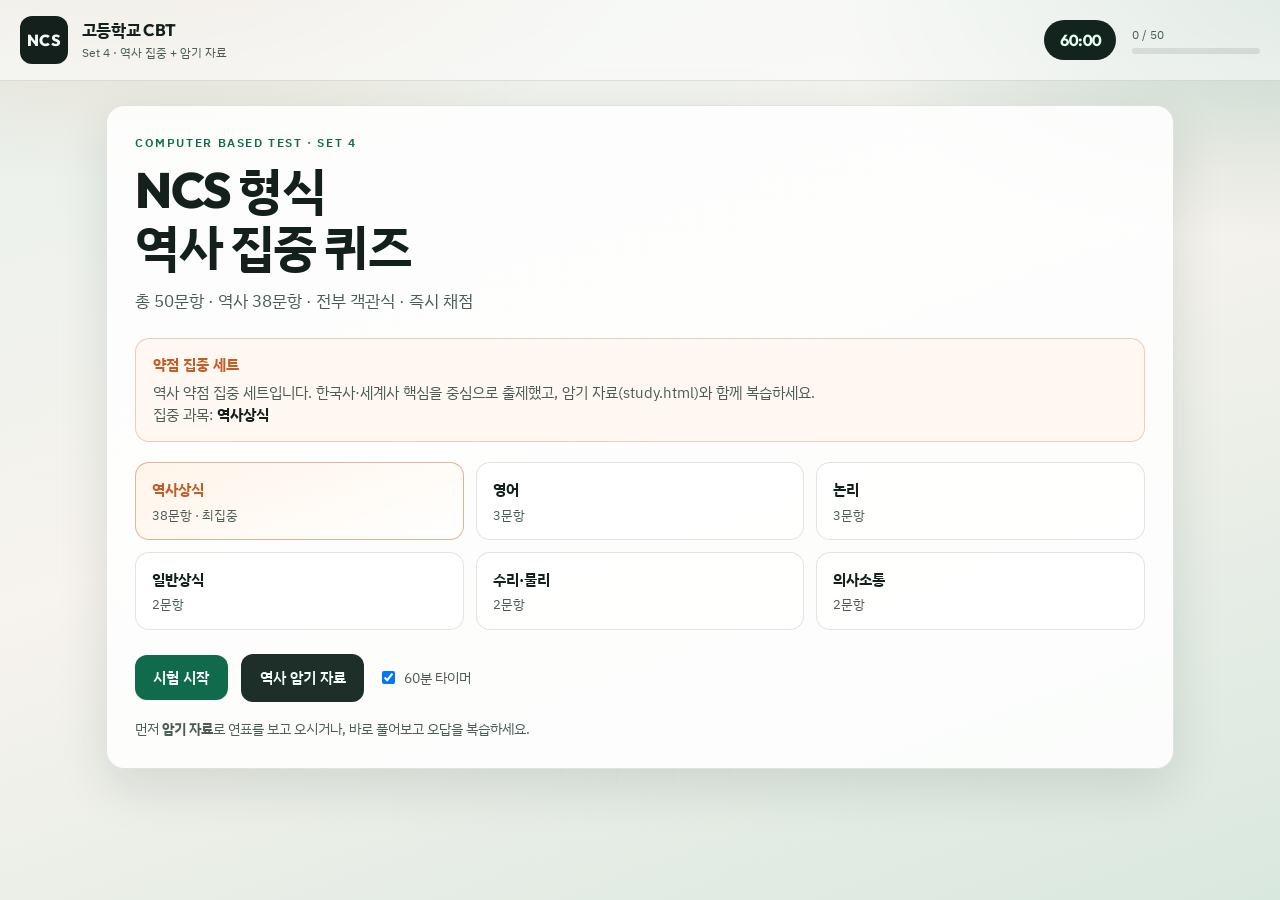
==== commit 5497c246: "Add history-focused Set 4 CBT and memorization study pack Increase history items to 38/50 and add ti" ====
--- a/ncs-cbt/quiz.html
+++ b/ncs-cbt/quiz.html
@@ -3,7 +3,7 @@
 <head>
   <meta charset="UTF-8" />
   <meta name="viewport" content="width=device-width, initial-scale=1" />
-  <title>NCS 고등학교 CBT · 50문항 (약점 집중)</title>
+  <title>NCS 고등학교 CBT · Set 4 역사 집중</title>
   <link rel="preconnect" href="https://fonts.googleapis.com" />
   <link rel="preconnect" href="https://fonts.gstatic.com" crossorigin />
   <link href="https://fonts.googleapis.com/css2?family=IBM+Plex+Sans+KR:wght@400;500;600;700&family=Outfit:wght@500;700;800&display=swap" rel="stylesheet" />
@@ -284,6 +284,12 @@
   color: var(--ink);
 }
 .btn.full { width: 100%; }
+a.btn {
+  display: inline-flex;
+  align-items: center;
+  justify-content: center;
+  text-decoration: none;
+}
 
 .check-inline {
   display: inline-flex;
@@ -540,7 +546,7 @@
       <span class="brand-mark">NCS</span>
       <div class="brand-text">
         <strong>고등학교 CBT</strong>
-        <span>Set 3 · 유형 혼합 · 역사·영어·논리 강화</span>
+        <span>Set 4 · 역사 집중 + 암기 자료</span>
       </div>
     </div>
     <div class="top-meta" id="topMeta" hidden>
@@ -554,29 +560,30 @@
 
   <main>
     <section class="panel start-panel" id="startPanel">
-      <p class="eyebrow">Computer Based Test · Set 3</p>
-      <h1>NCS 형식<br />유형 혼합 · 약점 강화</h1>
-      <p class="lead">총 50문항 · 지문·빈칸·순서·자료·상황판단 혼합 · 즉시 채점</p>
+      <p class="eyebrow">Computer Based Test · Set 4</p>
+      <h1>NCS 형식<br />역사 집중 퀴즈</h1>
+      <p class="lead">총 50문항 · 역사 38문항 · 전부 객관식 · 즉시 채점</p>
 
       <div class="focus-banner" id="focusBanner"></div>
 
       <ul class="subject-grid" aria-label="과목 구성">
-        <li class="hot"><b>역사상식</b><span>15문항 · 강화</span></li>
-        <li class="hot"><b>영어</b><span>13문항 · 강화</span></li>
-        <li class="hot"><b>논리</b><span>12문항 · 강화</span></li>
-        <li><b>일반상식</b><span>4문항</span></li>
-        <li><b>수리·물리</b><span>3문항</span></li>
-        <li><b>의사소통</b><span>3문항</span></li>
+        <li class="hot"><b>역사상식</b><span>38문항 · 최집중</span></li>
+        <li><b>영어</b><span>3문항</span></li>
+        <li><b>논리</b><span>3문항</span></li>
+        <li><b>일반상식</b><span>2문항</span></li>
+        <li><b>수리·물리</b><span>2문항</span></li>
+        <li><b>의사소통</b><span>2문항</span></li>
       </ul>
 
       <div class="cta-row">
         <button type="button" class="btn primary" id="startBtn">시험 시작</button>
+        <a class="btn secondary" href="study.html">역사 암기 자료</a>
         <label class="check-inline">
           <input type="checkbox" id="timerToggle" checked />
           60분 타이머
         </label>
       </div>
-      <p class="hint">선택 후 <b>정답 확인</b>으로 바로 채점하세요. 제출 시 과목별 약점이 이 기기에 저장됩니다.</p>
+      <p class="hint">먼저 <b>암기 자료</b>로 연표를 보고 오시거나, 바로 풀어보고 오답을 복습하세요.</p>
     </section>
 
     <section class="panel quiz-panel" id="quizPanel" hidden>
@@ -620,643 +627,353 @@
       <div class="subject-scores" id="subjectScores"></div>
       <div class="cta-row">
         <button type="button" class="btn primary" id="reviewBtn">오답·해설 다시보기</button>
+        <a class="btn secondary" href="study.html">암기 자료로 복습</a>
         <button type="button" class="btn ghost" id="restartBtn">다시 풀기</button>
       </div>
     </section>
   </main>
 
   <script>
-/* NCS High School CBT v3 — mixed formats, heavier weak-subject mix
-   Focus: 역사상식(15) · 영어(13) · 논리(12) · 일반상식(4) · 수리·물리(3) · 의사소통(3) */
+/* NCS CBT Set 4 — History-heavy (고등 수준)
+   역사상식 38 · 영어 3 · 논리 3 · 일반상식 2 · 수리·물리 2 · 의사소통 2 */
 window.NCS_META = {
-  version: 3,
-  focus: ["역사상식", "영어", "논리"],
+  version: 4,
+  focus: ["역사상식"],
   focusNote:
-    "약점 과목(역사·영어·논리) 비중을 Set 2보다 더 늘렸습니다. 지문·빈칸·순서·자료해석·상황판단 등 유형을 섞었습니다."
+    "역사 약점 집중 세트입니다. 한국사·세계사 핵심을 중심으로 출제했고, 암기 자료(study.html)와 함께 복습하세요."
 };
 
 window.NCS_QUESTIONS = [
-  // ===== 역사상식 1–15 =====
-  {
-    id: 1,
-    subject: "역사상식",
-    format: "사실확인",
-    type: "mc",
-    stem: "발해를 건국한 인물은?",
-    choices: ["대조영", "주몽", "온조", "박혁거세", "왕건"],
-    answer: 0,
-    explain: "고구려 유민 대조영이 698년 발해를 건국했다."
-  },
-  {
-    id: 2,
-    subject: "역사상식",
-    format: "지문독해",
-    type: "mc",
-    stem: "윗글의 왕이 추진한 정책으로 알맞은 것은?",
-    passage:
-      "이 왕은 노비안검법을 실시하고 과거제를 도입하였다. 또한 훈요십조와 관련은 없으나, 호족 세력을 누르고 왕권을 강화하려 하였다.",
-    choices: ["대동법 시행", "광종의 왕권 강화책", "세도정치 확립", "갑오개혁", "위정척사 운동"],
-    answer: 1,
-    explain: "노비안검법·과거제는 고려 광종의 왕권 강화책이다."
-  },
-  {
-    id: 3,
-    subject: "역사상식",
-    format: "순서배열",
-    type: "mc",
-    stem: "다음 사건을 일어난 순서대로 나열한 것은?\n(가) 임진왜란\n(나) 병자호란\n(다) 갑오개혁\n(라) 3·1 운동",
+  // ===== 역사상식 1–38 =====
+  {
+    id: 1, subject: "역사상식", format: "고대", type: "mc",
+    stem: "고조선의 건국 설화와 관련된 인물은?",
+    choices: ["주몽", "온조", "단군왕검", "박혁거세", "대조영"],
+    answer: 2, explain: "단군왕검이 고조선을 세웠다는 건국 설화가 전한다."
+  },
+  {
+    id: 2, subject: "역사상식", format: "고대", type: "mc",
+    stem: "고구려를 건국한 인물은?",
+    choices: ["온조", "주몽", "김수로", "왕건", "이성계"],
+    answer: 1, explain: "주몽(동명성왕)이 고구려를 건국했다."
+  },
+  {
+    id: 3, subject: "역사상식", format: "고대", type: "mc",
+    stem: "백제를 건국한 인물은?",
+    choices: ["온조", "근초고왕", "성왕", "의자왕", "계백"],
+    answer: 0, explain: "온조왕이 백제를 건국했다."
+  },
+  {
+    id: 4, subject: "역사상식", format: "고대", type: "mc",
+    stem: "신라 화랑도와 불교 공인을 추진한 왕으로 알려진 인물은?",
+    choices: ["진흥왕", "법흥왕", "무열왕", "문무왕", "신문왕"],
+    answer: 1, explain: "법흥왕 때 불교가 공인되었다. (화랑도는 진흥왕 대에 정비·활성화)"
+  },
+  {
+    id: 5, subject: "역사상식", format: "사실확인", type: "mc",
+    stem: "신라가 삼국을 통일하는 과정에서 먼저 멸망한 나라는?",
+    choices: ["고구려", "백제", "발해", "가야", "탐라"],
+    answer: 1, explain: "660년 백제 멸망 → 668년 고구려 멸망 순이다."
+  },
+  {
+    id: 6, subject: "역사상식", format: "남북국", type: "mc",
+    stem: "발해를 건국한 인물과 연도로 옳은 것은?",
+    choices: ["대조영 – 698년", "왕건 – 918년", "궁예 – 901년", "견훤 – 900년", "문무왕 – 668년"],
+    answer: 0, explain: "대조영이 698년 발해를 건국했다."
+  },
+  {
+    id: 7, subject: "역사상식", format: "고려", type: "mc",
+    stem: "고려를 건국한 인물은?",
+    choices: ["이성계", "왕건", "궁예", "묘청", "최충헌"],
+    answer: 1, explain: "왕건이 918년 고려를 건국했다."
+  },
+  {
+    id: 8, subject: "역사상식", format: "고려", type: "mc",
+    stem: "고려 광종이 실시한 제도로 옳은 것은?",
+    choices: ["대동법", "과거제", "균역법", "영정법", "직전법"],
+    answer: 1, explain: "광종이 과거제를 도입하고 노비안검법 등으로 왕권을 강화했다."
+  },
+  {
+    id: 9, subject: "역사상식", format: "고려", type: "mc",
+    stem: "고려 무신정변이 일어난 왕 때는?",
+    choices: ["광종", "성종", "의종", "공민왕", "충렬왕"],
+    answer: 2, explain: "1170년 의종 때 무신정변이 일어났다."
+  },
+  {
+    id: 10, subject: "역사상식", format: "고려", type: "mc",
+    stem: "팔만대장경이 제작된 주요 배경은?",
+    choices: ["왜구 격퇴", "몽골 침입에 대한 염원", "임진왜란", "병자호란", "갑오개혁"],
+    answer: 1, explain: "몽골 침입 시기 부처의 힘으로 국난을 극복하려는 염원에서 조성되었다."
+  },
+  {
+    id: 11, subject: "역사상식", format: "조선", type: "mc",
+    stem: "조선 건국 연도와 건국자는?",
+    choices: ["918년 왕건", "1392년 이성계", "1446년 세종", "1592년 선조", "1636년 인조"],
+    answer: 1, explain: "이성계가 1392년 조선을 건국했다."
+  },
+  {
+    id: 12, subject: "역사상식", format: "조선", type: "mc",
+    stem: "훈민정음 반포 연도는?",
+    choices: ["1392년", "1418년", "1443년", "1446년", "1455년"],
+    answer: 3, explain: "1443년 창제, 1446년 반포."
+  },
+  {
+    id: 13, subject: "역사상식", format: "조선", type: "mc",
+    stem: "『경국대전』 편찬과 관련된 시기로 알맞은 것은?",
+    choices: ["태조", "세종", "세조~성종", "연산군", "영조"],
+    answer: 2, explain: "세조 때 편찬이 추진되고 성종 때 완성·반포되었다."
+  },
+  {
+    id: 14, subject: "역사상식", format: "조선", type: "mc",
+    stem: "임진왜란 발발 연도는?",
+    choices: ["1446년", "1592년", "1636년", "1876년", "1894년"],
+    answer: 1, explain: "1592년(선조 25)에 임진왜란이 일어났다."
+  },
+  {
+    id: 15, subject: "역사상식", format: "조선", type: "mc",
+    stem: "임진왜란 때 수군으로 큰 전과를 올린 장수는?",
+    choices: ["곽재우", "이순신", "권율", "김시민", "유성룡"],
+    answer: 1, explain: "이순신 장군이 한산도 대첩 등에서 활약했다."
+  },
+  {
+    id: 16, subject: "역사상식", format: "조선", type: "mc",
+    stem: "병자호란의 상대국(침략 세력)은?",
+    choices: ["일본", "명", "청", "러시아", "몽골"],
+    answer: 2, explain: "1636년 청의 침입으로 병자호란이 일어났다."
+  },
+  {
+    id: 17, subject: "역사상식", format: "조선", type: "mc",
+    stem: "실학자 정약용의 대표 저서로 알맞은 것은?",
+    choices: ["택리지", "열하일기", "목민심서", "세종실록", "동국통감"],
+    answer: 2, explain: "다산 정약용의 대표작으로 『목민심서』 등이 있다."
+  },
+  {
+    id: 18, subject: "역사상식", format: "순서배열", type: "mc",
+    stem: "다음을 시간순으로 배열한 것은?\n(가) 병자호란\n(나) 임진왜란\n(다) 조선 건국\n(라) 훈민정음 반포",
     choices: [
-      "(가)-(나)-(다)-(라)",
+      "(다)-(라)-(나)-(가)",
+      "(라)-(다)-(나)-(가)",
+      "(다)-(나)-(라)-(가)",
       "(나)-(가)-(다)-(라)",
-      "(가)-(다)-(나)-(라)",
-      "(다)-(가)-(나)-(라)",
-      "(나)-(다)-(가)-(라)"
+      "(다)-(라)-(가)-(나)"
     ],
     answer: 0,
-    explain: "임진왜란(1592) → 병자호란(1636) → 갑오개혁(1894) → 3·1 운동(1919)."
-  },
-  {
-    id: 4,
-    subject: "역사상식",
-    format: "사실확인",
-    type: "mc",
-    stem: "신라가 당과 연합하여 먼저 멸망시킨 나라는?",
-    choices: ["고구려", "백제", "가야", "발해", "탐라"],
-    answer: 1,
-    explain: "나당 연합군이 660년 백제를 멸하고, 이어 고구려를 공격하였다."
-  },
-  {
-    id: 5,
-    subject: "역사상식",
-    format: "빈칸추론",
-    type: "mc",
-    stem: "조선 세종 때 편찬·반포된 _____는 훈민정음으로도 불린다. 빈칸에 알맞은 것은?",
-    choices: ["동국정운", "용비어천가", "한글(훈민정음)", "경국대전", "조선왕조실록"],
-    answer: 2,
-    explain: "훈민정음(한글)이 세종대에 창제·반포되었다."
-  },
-  {
-    id: 6,
-    subject: "역사상식",
-    format: "상황판단",
-    type: "mc",
-    stem: "1905년 외교권이 박탈된 직후 설치된 일제의 통치 기구는?",
-    choices: ["총독부", "통감부", "군정청", "안동도호부", "한성부"],
-    answer: 1,
-    explain: "을사늑약(1905) 이후 통감부가 설치되었다. 총독부는 1910년 강제병합 이후."
-  },
-  {
-    id: 7,
-    subject: "역사상식",
-    format: "지문독해",
-    type: "mc",
-    stem: "밑글이 설명하는 운동은?",
-    passage:
-      "1919년 3월 1일, 민족대표 33인이 독립선언서를 발표하고 전국에서 만세 시위가 일어났다. 이후 상하이에 임시정부가 수립되는 계기가 되었다.",
-    choices: ["갑신정변", "동학농민운동", "3·1 운동", "광주학생항일운동", "4·19 혁명"],
-    answer: 2,
-    explain: "기술된 내용은 3·1 운동이다."
-  },
-  {
-    id: 8,
-    subject: "역사상식",
-    format: "사실확인",
-    type: "mc",
-    stem: "일제 강점기 회사령·토지조사사업이 본격화된 시기의 통치 방식은?",
-    choices: ["문화 통치", "무단 통치", "민족 말살 통치", "군정", "신탁통치"],
-    answer: 1,
-    explain: "1910년대 무단 통치기에 토지조사사업·회사령 등이 시행되었다."
-  },
-  {
-    id: 9,
-    subject: "역사상식",
-    format: "자료해석",
-    type: "mc",
-    stem: "다음 연표에서 ‘광복’에 해당하는 해는?",
-    passage: "1905 을사늑약 → 1910 강제병합 → 1919 3·1 운동 → ? 광복 → 1948 정부 수립",
-    choices: ["1939년", "1941년", "1945년", "1950년", "1953년"],
-    answer: 2,
-    explain: "광복은 1945년 8월 15일이다."
-  },
-  {
-    id: 10,
-    subject: "역사상식",
-    format: "사실확인",
-    type: "mc",
-    stem: "6·25 전쟁이 발발한 날짜는?",
-    choices: ["1948.8.15", "1950.6.25", "1953.7.27", "1960.4.19", "1980.5.18"],
-    answer: 1,
-    explain: "한국전쟁은 1950년 6월 25일 발발하였다."
-  },
-  {
-    id: 11,
-    subject: "역사상식",
-    format: "빈칸추론",
-    type: "mc",
-    stem: "1960년 _____ 부정선거에 항의하여 4·19 혁명이 일어났다.",
-    choices: ["3·15", "5·16", "10·26", "12·12", "6·10"],
-    answer: 0,
-    explain: "3·15 부정선거가 4·19 혁명의 직접적 계기였다."
-  },
-  {
-    id: 12,
-    subject: "역사상식",
-    format: "세계사",
-    type: "mc",
-    stem: "프랑스 혁명이 시작된 해로 널리 알려진 것은?",
+    explain: "건국(1392)→훈민정음 반포(1446)→임진왜란(1592)→병자호란(1636)."
+  },
+  {
+    id: 19, subject: "역사상식", format: "개항기", type: "mc",
+    stem: "강화도 조약(조일수호조규)이 체결된 해는?",
+    choices: ["1860년", "1876년", "1884년", "1894년", "1905년"],
+    answer: 1, explain: "1876년 강화도 조약으로 조선이 개항했다."
+  },
+  {
+    id: 20, subject: "역사상식", format: "개항기", type: "mc",
+    stem: "갑신정변을 일으킨 세력은?",
+    choices: ["위정척사파", "급진 개화파", "동학교도", "의병", "대원군"],
+    answer: 1, explain: "김옥균 등 급진 개화파가 1884년 갑신정변을 일으켰다."
+  },
+  {
+    id: 21, subject: "역사상식", format: "개항기", type: "mc",
+    stem: "동학농민운동이 일어난 해는?",
+    choices: ["1882년", "1884년", "1894년", "1905년", "1910년"],
+    answer: 2, explain: "1894년 동학농민운동이 일어났다."
+  },
+  {
+    id: 22, subject: "역사상식", format: "개항기", type: "mc",
+    stem: "갑오개혁이 추진된 시기는?",
+    choices: ["임진왜란 직후", "병자호란 직후", "1894년 전후", "3·1 운동 직후", "광복 직후"],
+    answer: 2, explain: "1894년 전후 갑오개혁이 추진되었다."
+  },
+  {
+    id: 23, subject: "역사상식", format: "개항기", type: "mc",
+    stem: "을사늑약(1905)으로 대한제국이 잃은 권리는?",
+    choices: ["사법권", "외교권", "교육권", "토지권", "참정권"],
+    answer: 1, explain: "을사늑약으로 외교권이 박탈되고 통감부가 설치되었다."
+  },
+  {
+    id: 24, subject: "역사상식", format: "개항기", type: "mc",
+    stem: "한일 강제병합이 이루어진 해는?",
+    choices: ["1905년", "1907년", "1910년", "1919년", "1945년"],
+    answer: 2, explain: "1910년 강제병합으로 대한제국이 국권을 상실했다."
+  },
+  {
+    id: 25, subject: "역사상식", format: "일제강점기", type: "mc",
+    stem: "1910년대 일제 통치 방식으로 알맞은 것은?",
+    choices: ["문화 통치", "무단 통치", "신탁통치", "군정 철폐", "지방자치"],
+    answer: 1, explain: "1910년대는 헌병 경찰 중심의 무단 통치기이다."
+  },
+  {
+    id: 26, subject: "역사상식", format: "일제강점기", type: "mc",
+    stem: "3·1 운동이 일어난 해는?",
+    choices: ["1910년", "1919년", "1929년", "1937년", "1945년"],
+    answer: 1, explain: "1919년 3월 1일 전국적 독립 만세 운동이 일어났다."
+  },
+  {
+    id: 27, subject: "역사상식", format: "일제강점기", type: "mc",
+    stem: "대한민국 임시정부가 수립된 장소는?",
+    choices: ["서울", "부산", "도쿄", "상하이", "블라디보스토크"],
+    answer: 3, explain: "1919년 중국 상하이에 대한민국 임시정부가 수립되었다."
+  },
+  {
+    id: 28, subject: "역사상식", format: "일제강점기", type: "mc",
+    stem: "1920년대 일제가 ‘문화 통치’를 표방하게 된 직접적 배경은?",
+    choices: ["갑신정변", "병인양요", "3·1 운동", "6·25 전쟁", "4·19 혁명"],
+    answer: 2, explain: "3·1 운동 이후 기만적 문화 통치로 전환했다."
+  },
+  {
+    id: 29, subject: "역사상식", format: "일제강점기", type: "mc",
+    stem: "일제 말기 민족 말살 통치의 사례로 알맞은 것은?",
+    choices: ["한글 신문 허용", "창씨개명", "회사령 폐지", "보통선거 실시", "토지조사 중단"],
+    answer: 1, explain: "황국신민화 정책의 일환으로 창씨개명 등이 강요되었다."
+  },
+  {
+    id: 30, subject: "역사상식", format: "현대", type: "mc",
+    stem: "광복절의 날짜는?",
+    choices: ["3월 1일", "6월 25일", "7월 27일", "8월 15일", "10월 3일"],
+    answer: 3, explain: "1945년 8월 15일 광복."
+  },
+  {
+    id: 31, subject: "역사상식", format: "현대", type: "mc",
+    stem: "대한민국 정부 수립일은?",
+    choices: ["1945.8.15", "1948.8.15", "1950.6.25", "1953.7.27", "1960.4.19"],
+    answer: 1, explain: "1948년 8월 15일 대한민국 정부가 수립되었다."
+  },
+  {
+    id: 32, subject: "역사상식", format: "현대", type: "mc",
+    stem: "6·25 전쟁 중 전세를 바꾼 인천상륙작전을 지휘한 인물은?",
+    choices: ["이승만", "김구", "맥아더", "박헌영", "장면"],
+    answer: 2, explain: "1950년 9월 맥아더가 지휘한 인천상륙작전."
+  },
+  {
+    id: 33, subject: "역사상식", format: "현대", type: "mc",
+    stem: "한국전쟁 정전협정이 체결된 해는?",
+    choices: ["1950년", "1951년", "1953년", "1960년", "1961년"],
+    answer: 2, explain: "1953년 7월 27일 정전협정이 체결되었다."
+  },
+  {
+    id: 34, subject: "역사상식", format: "현대", type: "mc",
+    stem: "4·19 혁명의 직접적 계기는?",
+    choices: ["한일협정", "3·15 부정선거", "유신헌법", "광주 민주화 운동", "IMF 위기"],
+    answer: 1, explain: "1960년 3·15 부정선거에 항의하여 4·19 혁명이 일어났다."
+  },
+  {
+    id: 35, subject: "역사상식", format: "세계사", type: "mc",
+    stem: "산업혁명이 가장 먼저 시작된 나라는?",
+    choices: ["프랑스", "독일", "미국", "영국", "일본"],
+    answer: 3, explain: "18세기 후반 영국에서 산업혁명이 시작되었다."
+  },
+  {
+    id: 36, subject: "역사상식", format: "세계사", type: "mc",
+    stem: "프랑스 혁명 시작 연도는?",
     choices: ["1688년", "1776년", "1789년", "1848년", "1917년"],
-    answer: 2,
-    explain: "프랑스 혁명은 1789년에 시작되었다."
-  },
-  {
-    id: 13,
-    subject: "역사상식",
-    format: "순서배열",
-    type: "mc",
-    stem: "세계사 사건을 시간순으로 바르게 나열한 것은?\n(가) 제1차 세계대전 종전\n(나) 제2차 세계대전 종전\n(다) 산업혁명 시작(영국)",
+    answer: 2, explain: "1789년 프랑스 혁명이 시작되었다."
+  },
+  {
+    id: 37, subject: "역사상식", format: "세계사", type: "mc",
+    stem: "제1차 세계대전이 끝난 해는?",
+    choices: ["1914년", "1917년", "1918년", "1939년", "1945년"],
+    answer: 2, explain: "1914년 시작, 1918년 종전."
+  },
+  {
+    id: 38, subject: "역사상식", format: "세계사", type: "mc",
+    stem: "제2차 세계대전이 끝난 해는?",
+    choices: ["1918년", "1939년", "1941년", "1945년", "1950년"],
+    answer: 3, explain: "1939년 시작, 1945년 종전."
+  },
+
+  // ===== 영어 39–41 =====
+  {
+    id: 39, subject: "영어", format: "어휘", type: "mc",
+    stem: "History 관련 단어: \"independence\"의 뜻으로 알맞은 것은?",
+    choices: ["종속", "독립", "침략", "항복", "합병"],
+    answer: 1, explain: "independence = 독립."
+  },
+  {
+    id: 40, subject: "영어", format: "빈칸", type: "mc",
+    stem: "Korea was liberated _____ Japan in 1945.",
+    choices: ["for", "from", "by", "since", "during"],
+    answer: 1, explain: "liberated from ~ = ~로부터 해방되다."
+  },
+  {
+    id: 41, subject: "영어", format: "독해", type: "mc",
+    stem: "글의 주제로 알맞은 것은?",
+    passage: "Learning timelines helps students remember historical events in order. Connecting dates with causes and results makes revision easier.",
+    choices: ["요리법", "연표·인과로 역사를 외우면 복습에 도움이 된다", "운동의 중요성", "수학 공식", "여행 계획"],
+    answer: 1, explain: "연표와 인과 연결이 역사 학습에 도움이 된다는 내용."
+  },
+
+  // ===== 논리 42–44 =====
+  {
+    id: 42, subject: "논리", format: "순서", type: "mc",
+    stem: "역사 사건 논리: A가 B보다 먼저이고, C가 A보다 먼저면?",
+    choices: ["B가 가장 먼저", "C가 가장 먼저", "A가 가장 먼저", "순서 알 수 없음", "B와 C가 동시"],
+    answer: 1, explain: "C → A → B 이므로 C가 가장 먼저."
+  },
+  {
+    id: 43, subject: "논리", format: "추론", type: "mc",
+    stem: "\"모든 조선 왕은 조선 시대 인물이다. 세종은 조선 왕이다.\" 결론은?",
+    choices: ["세종은 고려 왕이다", "세종은 조선 시대 인물이다", "모든 조선 시대 인물은 왕이다", "세종은 왕이 아니다", "결론 없음"],
+    answer: 1, explain: "삼단논법으로 세종은 조선 시대 인물이다."
+  },
+  {
+    id: 44, subject: "논리", format: "자료", type: "mc",
+    stem: "연표에 사건 4개가 있다. 가운데 두 사건 사이 간격이 가장 길다면, ‘간격’의 의미로 알맞은 것은?",
+    choices: ["사건의 중요도", "두 사건 사이 시간 차이", "인물의 수", "장소의 거리", "사료의 분량"],
+    answer: 1, explain: "연표에서 간격은 보통 시간 차이를 뜻한다."
+  },
+
+  // ===== 일반상식 45–46 =====
+  {
+    id: 45, subject: "일반상식", format: "기념일", type: "mc",
+    stem: "한글날과 관련된 역사적 사건은?",
+    choices: ["임진왜란", "훈민정음 반포", "갑오개혁", "3·1 운동", "광복"],
+    answer: 1, explain: "한글날은 훈민정음 반포를 기념한다."
+  },
+  {
+    id: 46, subject: "일반상식", format: "문화재", type: "mc",
+    stem: "해인사의 팔만대장경판이 제작된 시대는?",
+    choices: ["신라", "발해", "고려", "조선", "대한제국"],
+    answer: 2, explain: "팔만대장경은 고려 시대에 조성되었다."
+  },
+
+  // ===== 수리·물리 47–48 =====
+  {
+    id: 47, subject: "수리·물리", format: "계산", type: "mc",
+    stem: "1446년에서 1392년을 빼면? (조선 건국~훈민정음 반포 간격)",
+    choices: ["44년", "54년", "64년", "74년", "84년"],
+    answer: 1, explain: "1446−1392=54."
+  },
+  {
+    id: 48, subject: "수리·물리", format: "계산", type: "mc",
+    stem: "1919년은 1910년으로부터 몇 년 후인가?",
+    choices: ["5년", "7년", "9년", "11년", "15년"],
+    answer: 2, explain: "1919−1910=9."
+  },
+
+  // ===== 의사소통 49–50 =====
+  {
+    id: 49, subject: "의사소통", format: "요약", type: "mc",
+    stem: "다음 중 역사 학습 노트의 좋은 요약 문장은?",
     choices: [
-      "(다)-(가)-(나)",
-      "(가)-(다)-(나)",
-      "(나)-(가)-(다)",
-      "(다)-(나)-(가)",
-      "(가)-(나)-(다)"
+      "역사는 그냥 어렵다.",
+      "임진왜란(1592)은 일본의 침입으로 시작되었고, 이순신 등의 활약과 의병 저항이 이어졌다.",
+      "예전에 전쟁이 있었다.",
+      "왕이 뭔가 했다.",
+      "외우기 싫다."
     ],
-    answer: 0,
-    explain: "산업혁명(18C후반) → 1차대전 종전(1918) → 2차대전 종전(1945)."
-  },
-  {
-    id: 14,
-    subject: "역사상식",
-    format: "상황판단",
-    type: "mc",
-    stem: "냉전 시기 남·북한이 각각 가입한 군사 동맹/진영으로 바르게 짝지은 것은?",
+    answer: 1, explain: "연도·주체·핵심 전개가 담긴 요약이 좋다."
+  },
+  {
+    id: 50, subject: "의사소통", format: "암기팁", type: "mc",
+    stem: "역사 연도를 외울 때 가장 효과적인 방법은?",
     choices: [
-      "남한–와르샤바 조약 / 북한–NATO",
-      "남한–자유 진영 / 북한–공산 진영",
-      "둘 다 비동맹만 유지",
-      "남한–소련 / 북한–미국",
-      "남한–중국 / 북한–일본"
+      "아무 숫자나 반복만 한다",
+      "사건·인과·키워드와 묶어 연표로 외운다",
+      "시험 직전에만 한 번 본다",
+      "인물 이름은 무시한다",
+      "세계사는 전혀 보지 않는다"
     ],
-    answer: 1,
-    explain: "냉전 시기 남한은 자유 진영, 북한은 공산 진영에 속했다."
-  },
-  {
-    id: 15,
-    subject: "역사상식",
-    format: "지문독해",
-    type: "mc",
-    stem: "윗글의 ‘그’에 해당하는 인물은?",
-    passage:
-      "그는 조선 후기 실학자로, 『목민심서』를 저술하여 지방관의 올바른 행정을 강조하였다.",
-    choices: ["이황", "이이", "정약용", "박지원", "최한기"],
-    answer: 2,
-    explain: "『목민심서』의 저자는 다산 정약용이다."
-  },
-
-  // ===== 영어 16–28 =====
-  {
-    id: 16,
-    subject: "영어",
-    format: "어법",
-    type: "mc",
-    stem: "빈칸에 알맞은 것은? The book _____ on the table belongs to me.",
-    choices: ["lying", "lies", "lain", "laying", "lied"],
-    answer: 0,
-    explain: "‘놓여 있는’ 분사구/형용사적 용법 → lying."
-  },
-  {
-    id: 17,
-    subject: "영어",
-    format: "어휘",
-    type: "mc",
-    stem: "밑줄 친 부분과 의미가 가까운 것은? Please look into the problem carefully.",
-    choices: ["ignore", "investigate", "postpone", "celebrate", "translate"],
-    answer: 1,
-    explain: "look into = investigate(조사하다)."
-  },
-  {
-    id: 18,
-    subject: "영어",
-    format: "지문독해",
-    type: "mc",
-    stem: "글의 요지로 가장 알맞은 것은?",
-    passage:
-      "Recycling reduces waste and saves energy. When people sort paper, plastic, and glass, fewer raw materials are needed. Small daily habits can make a big difference.",
-    choices: [
-      "여행은 비싸다",
-      "재활용은 자원 절약에 도움이 된다",
-      "플라스틱은 모두 안전하다",
-      "에너지는 무한하다",
-      "유리만 분리수거하면 된다"
-    ],
-    answer: 1,
-    explain: "재활용이 폐기물·에너지를 줄인다는 요지."
-  },
-  {
-    id: 19,
-    subject: "영어",
-    format: "빈칸추론",
-    type: "mc",
-    stem: "빈칸에 들어갈 말로 알맞은 것은?",
-    passage:
-      "Although the weather was terrible, they _____ to climb the mountain.",
-    choices: ["gave up", "decided", "refused never", "were fail", "stop"],
-    answer: 1,
-    explain: "양보(Although) 뒤 ‘그럼에도 등반하기로 했다’ → decided가 자연스럽다."
-  },
-  {
-    id: 20,
-    subject: "영어",
-    format: "회화",
-    type: "mc",
-    stem: "A의 말에 대한 B의 응답으로 가장 적절한 것은?\nA: Could you tell me where the library is?\nB: _____",
-    choices: [
-      "Yes, I could library.",
-      "It's next to the cafeteria.",
-      "I am a library.",
-      "No, library is reading.",
-      "Where are you library?"
-    ],
-    answer: 1,
-    explain: "위치 안내에 대한 자연스러운 응답이다."
-  },
-  {
-    id: 21,
-    subject: "영어",
-    format: "어법",
-    type: "mc",
-    stem: "문법상 옳은 문장은?",
-    choices: [
-      "He suggested to go home.",
-      "She enjoys to swim.",
-      "They look forward to meeting you.",
-      "I avoid to talk loudly.",
-      "We finished to eat."
-    ],
-    answer: 2,
-    explain: "look forward to + V-ing가 올바른 용법이다."
-  },
-  {
-    id: 22,
-    subject: "영어",
-    format: "순서배열",
-    type: "mc",
-    stem: "글의 순서를 바르게 배열한 것은?\n(A) Then mix them well.\n(B) First, prepare the flour and eggs.\n(C) Finally, bake the mixture for 20 minutes.",
-    choices: ["(A)-(B)-(C)", "(B)-(A)-(C)", "(C)-(B)-(A)", "(B)-(C)-(A)", "(A)-(C)-(B)"],
-    answer: 1,
-    explain: "First → Then → Finally 순서: B-A-C."
-  },
-  {
-    id: 23,
-    subject: "영어",
-    format: "빈칸추론",
-    type: "mc",
-    stem: "She has been studying English _____ three years.",
-    choices: ["since", "for", "during", "while", "by"],
-    answer: 1,
-    explain: "기간(three years)에는 for를 쓴다."
-  },
-  {
-    id: 24,
-    subject: "영어",
-    format: "지문독해",
-    type: "mc",
-    stem: "밑줄 친 them이 가리키는 것은?",
-    passage:
-      "Scientists collected samples from the river. They tested them in the lab and found high levels of pollution.",
-    choices: ["scientists", "levels", "samples", "pollution", "lab"],
-    answer: 2,
-    explain: "them = samples(표본)."
-  },
-  {
-    id: 25,
-    subject: "영어",
-    format: "어휘",
-    type: "mc",
-    stem: "다음 중 나머지와 의미가 가장 다른 것은?",
-    choices: ["happy", "glad", "pleased", "delighted", "angry"],
-    answer: 4,
-    explain: "angry만 부정 감정, 나머지는 긍정적 기쁨."
-  },
-  {
-    id: 26,
-    subject: "영어",
-    format: "수동태",
-    type: "mc",
-    stem: "능동문을 수동으로 바르게 고친 것은? Someone stole my bike.",
-    choices: [
-      "My bike stole someone.",
-      "My bike was stolen.",
-      "My bike is stealing.",
-      "My bike were stolen.",
-      "My bike has steal."
-    ],
-    answer: 1,
-    explain: "과거 수동: was stolen."
-  },
-  {
-    id: 27,
-    subject: "영어",
-    format: "상황판단",
-    type: "mc",
-    stem: "친구에게 ‘약속 시간을 30분 늦추자’고 정중히 제안하는 말로 알맞은 것은?",
-    choices: [
-      "You late always!",
-      "Could we postpone our meeting by 30 minutes?",
-      "I hate you late.",
-      "Meeting is cancel forever.",
-      "Don't come."
-    ],
-    answer: 1,
-    explain: "Could we postpone ~?가 정중한 연기 제안이다."
-  },
-  {
-    id: 28,
-    subject: "영어",
-    format: "속담/표현",
-    type: "mc",
-    stem: "\"Practice makes perfect.\"의 의미로 가장 가까운 것은?",
-    choices: [
-      "재능만 있으면 충분하다",
-      "연습이 숙달을 만든다",
-      "완벽은 불가능하다",
-      "이론은 필요 없다",
-      "한 번에 성공해야 한다"
-    ],
-    answer: 1,
-    explain: "꾸준한 연습이 능숙함을 만든다는 뜻."
-  },
-
-  // ===== 논리 29–40 =====
-  {
-    id: 29,
-    subject: "논리",
-    format: "삼단논법",
-    type: "mc",
-    stem: "모든 새는 알을 낳는다. 펭귄은 새이다. 결론으로 옳은 것은?",
-    choices: [
-      "펭귄은 날 수 있다",
-      "펭귄은 알을 낳는다",
-      "모든 알을 낳는 것은 펭귄이다",
-      "새는 펭귄이다",
-      "결론 없음"
-    ],
-    answer: 1,
-    explain: "새⊂알을낳음, 펭귄∈새 ⇒ 펭귄은 알을 낳는다."
-  },
-  {
-    id: 30,
-    subject: "논리",
-    format: "수열",
-    type: "mc",
-    stem: "2, 5, 11, 23, 47, … 다음에 올 수는?",
-    choices: ["71", "89", "94", "95", "101"],
-    answer: 3,
-    explain: "×2+1 규칙: 47×2+1=95."
-  },
-  {
-    id: 31,
-    subject: "논리",
-    format: "대우추론",
-    type: "mc",
-    stem: "\"공부를 하면 성적이 오른다. 성적이 오르지 않았다.\"에서 이끌어낼 수 있는 것은?",
-    choices: [
-      "공부를 했다",
-      "공부를 하지 않았다",
-      "성적은 반드시 떨어진다",
-      "공부와 무관하다",
-      "결론 없음"
-    ],
-    answer: 1,
-    explain: "대우: 성적이 오르지 않음 → 공부를 하지 않음. (단순화된 논리 문항)"
-  },
-  {
-    id: 32,
-    subject: "논리",
-    format: "자료해석",
-    type: "mc",
-    stem: "반 학생 30명 중 축구 좋아하는 학생 18명, 농구 좋아하는 학생 12명, 둘 다 좋아하는 학생 6명일 때, 축구만 좋아하는 학생 수는?",
-    choices: ["6", "12", "18", "24", "30"],
-    answer: 1,
-    explain: "축구만 = 18−6 = 12."
-  },
-  {
-    id: 33,
-    subject: "논리",
-    format: "유추",
-    type: "mc",
-    stem: "책 : 도서관 = 그림 : ?",
-    choices: ["화가", "미술관", "물감", "액자", "관객"],
-    answer: 1,
-    explain: "책이 모이는 장소가 도서관이듯, 그림이 모이는 장소는 미술관."
-  },
-  {
-    id: 34,
-    subject: "논리",
-    format: "참거짓",
-    type: "mc",
-    stem: "세 명 중 한 명만 진실을 말한다.\nA: \"내가 진실을 말한다.\"\nB: \"A가 거짓말한다.\"\nC: \"B가 거짓말한다.\"\n진실을 말하는 사람은?",
-    choices: ["A", "B", "C", "아무도 없음", "알 수 없다"],
-    answer: 1,
-    explain: "한 명만 참일 때 A가 참이면 B·C도 참이 되어 모순. C가 참이면 B는 거짓→A는 참이 되어 참이 둘. B가 참이면 A 거짓·C 거짓으로 일관된다."
-  },
-  {
-    id: 35,
-    subject: "논리",
-    format: "비교",
-    type: "mc",
-    stem: "키 순서: 영희 > 철수, 민수 > 영희, 철수 > 지영. 키가 가장 작은 사람은?",
-    choices: ["영희", "철수", "민수", "지영", "알 수 없다"],
-    answer: 3,
-    explain: "민수 > 영희 > 철수 > 지영."
-  },
-  {
-    id: 36,
-    subject: "논리",
-    format: "확률",
-    type: "mc",
-    stem: "동전을 두 번 던질 때, 앞면이 한 번만 나올 확률은?",
-    choices: ["1/4", "1/2", "1/3", "2/3", "3/4"],
-    answer: 1,
-    explain: "경우: HT, TH → 2/4 = 1/2."
-  },
-  {
-    id: 37,
-    subject: "논리",
-    format: "오류찾기",
-    type: "mc",
-    stem: "다음 중 ‘순환논증’에 해당하는 것은?",
-    choices: [
-      "그가 정직하다. 왜냐하면 그는 거짓말을 하지 않기 때문이다.",
-      "비가 오면 땅이 젖는다. 땅이 젖었으니 비가 왔다.",
-      "전문가도 틀릴 수 있다.",
-      "표본이 작아 일반화는 위험하다.",
-      "상관관계가 곧 인과는 아니다."
-    ],
-    answer: 0,
-    explain: "정직≈거짓말 안 함으로 같은 말을 반복 → 순환논증. (나)는 후건공정 오류."
-  },
-  {
-    id: 38,
-    subject: "논리",
-    format: "암호",
-    type: "mc",
-    stem: "규칙: 각 글자 위치값 합. CAT=24일 때, LION의 값은?",
-    choices: ["48", "50", "52", "54", "56"],
-    answer: 1,
-    explain: "L+I+O+N = 12+9+15+14 = 50."
-  },
-  {
-    id: 39,
-    subject: "논리",
-    format: "집합",
-    type: "mc",
-    stem: "전체 100명 중 안경 착용 40명, 렌즈 착용 25명, 둘 다 10명일 때, 안경도 렌즈도 안 쓴 사람은?",
-    choices: ["35", "45", "55", "65", "75"],
-    answer: 1,
-    explain: "합집합 = 40+25−10=55, 둘 다 안 씀 = 100−55=45."
-  },
-  {
-    id: 40,
-    subject: "논리",
-    format: "상황판단",
-    type: "mc",
-    stem: "버스는 10분마다 온다. 방금 버스를 놓쳤다면, 다음 버스까지 기다릴 최대 시간은?",
-    choices: ["0분", "5분", "10분", "15분", "20분"],
-    answer: 2,
-    explain: "방금 출발했다면 다음까지 최대 10분."
-  },
-
-  // ===== 일반상식 41–44 =====
-  {
-    id: 41,
-    subject: "일반상식",
-    format: "시사·제도",
-    type: "mc",
-    stem: "대한민국 국무총리를 임명하는 권한을 가진 사람은?",
-    choices: ["국회의장", "대통령", "대법원장", "중앙선관위원장", "감사원장"],
-    answer: 1,
-    explain: "국무총리는 대통령이 국회의 동의를 얻어 임명한다."
-  },
-  {
-    id: 42,
-    subject: "일반상식",
-    format: "경제",
-    type: "mc",
-    stem: "기준금리를 결정하는 우리나라 기관은?",
-    choices: ["기획재정부", "한국은행", "금융감독원", "공정거래위원회", "통계청"],
-    answer: 1,
-    explain: "한국은행 금융통화위원회가 기준금리를 결정한다."
-  },
-  {
-    id: 43,
-    subject: "일반상식",
-    format: "과학",
-    type: "mc",
-    stem: "물의 화학식과 상온·대기압에서 상태로 옳은 것은?",
-    choices: ["CO₂ – 고체", "H₂O – 액체", "O₂ – 액체", "NaCl – 기체", "H₂ – 고체"],
-    answer: 1,
-    explain: "물은 H₂O이며 상온·대기압에서 액체이다."
-  },
-  {
-    id: 44,
-    subject: "일반상식",
-    format: "지리",
-    type: "mc",
-    stem: "한반도에서 가장 높은 산은?",
-    choices: ["한라산", "지리산", "설악산", "백두산", "태백산"],
-    answer: 3,
-    explain: "백두산이 한반도 최고봉이다."
-  },
-
-  // ===== 수리·물리 45–47 =====
-  {
-    id: 45,
-    subject: "수리·물리",
-    format: "계산",
-    type: "mc",
-    stem: "함수 f(x)=3x−4일 때 f(5)의 값은?",
-    choices: ["7", "11", "15", "19", "23"],
-    answer: 1,
-    explain: "3×5−4=11."
-  },
-  {
-    id: 46,
-    subject: "수리·물리",
-    format: "물리",
-    type: "mc",
-    stem: "자유 낙하(공기저항 무시)에서 질량이 다른 두 물체를 같은 높이에서 동시에 놓으면?",
-    choices: [
-      "무거운 쪽이 먼저 떨어진다",
-      "가벼운 쪽이 먼저 떨어진다",
-      "동시에 떨어진다",
-      "질량비만큼 시간 차이가 난다",
-      "예측할 수 없다"
-    ],
-    answer: 2,
-    explain: "이상적 조건에서 낙하 가속도는 질량과 무관하여 동시에 떨어진다."
-  },
-  {
-    id: 47,
-    subject: "수리·물리",
-    format: "확률",
-    type: "mc",
-    stem: "주사위를 한 번 던져 짝수가 나올 확률은?",
-    choices: ["1/6", "1/3", "1/2", "2/3", "5/6"],
-    answer: 2,
-    explain: "2,4,6 → 3/6=1/2."
-  },
-
-  // ===== 의사소통 48–50 =====
-  {
-    id: 48,
-    subject: "의사소통",
-    format: "요약",
-    type: "mc",
-    stem: "다음 글의 핵심을 한 문장으로 요약한 것으로 가장 적절한 것은?",
-    passage:
-      "회의에서는 안건을 미리 공유하고, 발언 시간을 지키며, 결정 사항을 기록하는 것이 중요하다. 이렇게 하면 논의가 산만해지지 않고 실행으로 이어지기 쉽다.",
-    choices: [
-      "회의는 필요 없다",
-      "효율적 회의를 위해 사전 공유·시간 관리·기록이 필요하다",
-      "기록만 하면 충분하다",
-      "발언은 길수록 좋다",
-      "안건은 숨기는 편이 낫다"
-    ],
-    answer: 1,
-    explain: "사전 공유·시간·기록이 핵심이다."
-  },
-  {
-    id: 49,
-    subject: "의사소통",
-    format: "상황판단",
-    type: "mc",
-    stem: "팀 프로젝트에서 동료의 실수로 마감이 늦어질 위기다. 가장 바람직한 대응은?",
-    choices: [
-      "공개적으로 비난한다",
-      "문제를 숨기고 넘긴다",
-      "사실 확인 후 함께 일정·역할을 재조정한다",
-      "혼자 전부 떠맡으며 불만을 쌓는다",
-      "즉시 팀에서 퇴출을 요구한다"
-    ],
-    answer: 2,
-    explain: "비난보다 문제 파악과 일정·역할 조정이 생산적이다."
-  },
-  {
-    id: 50,
-    subject: "의사소통",
-    format: "문장다듬기",
-    type: "mc",
-    stem: "다음 중 객관적이고 명확한 문장은?",
-    choices: [
-      "그 사람은 완전 최악임.",
-      "설문 응답자 120명 중 78명(65%)이 찬성했다.",
-      "다들 그렇게 생각한다.",
-      "대충 보면 알 수 있다.",
-      "무조건 맞다."
-    ],
-    answer: 1,
-    explain: "수치·비율이 제시되어 검증 가능한 객관적 진술이다."
+    answer: 1, explain: "연도만 외우기보다 사건·인과와 연결한 연표 학습이 효과적이다."
   }
 ];
 
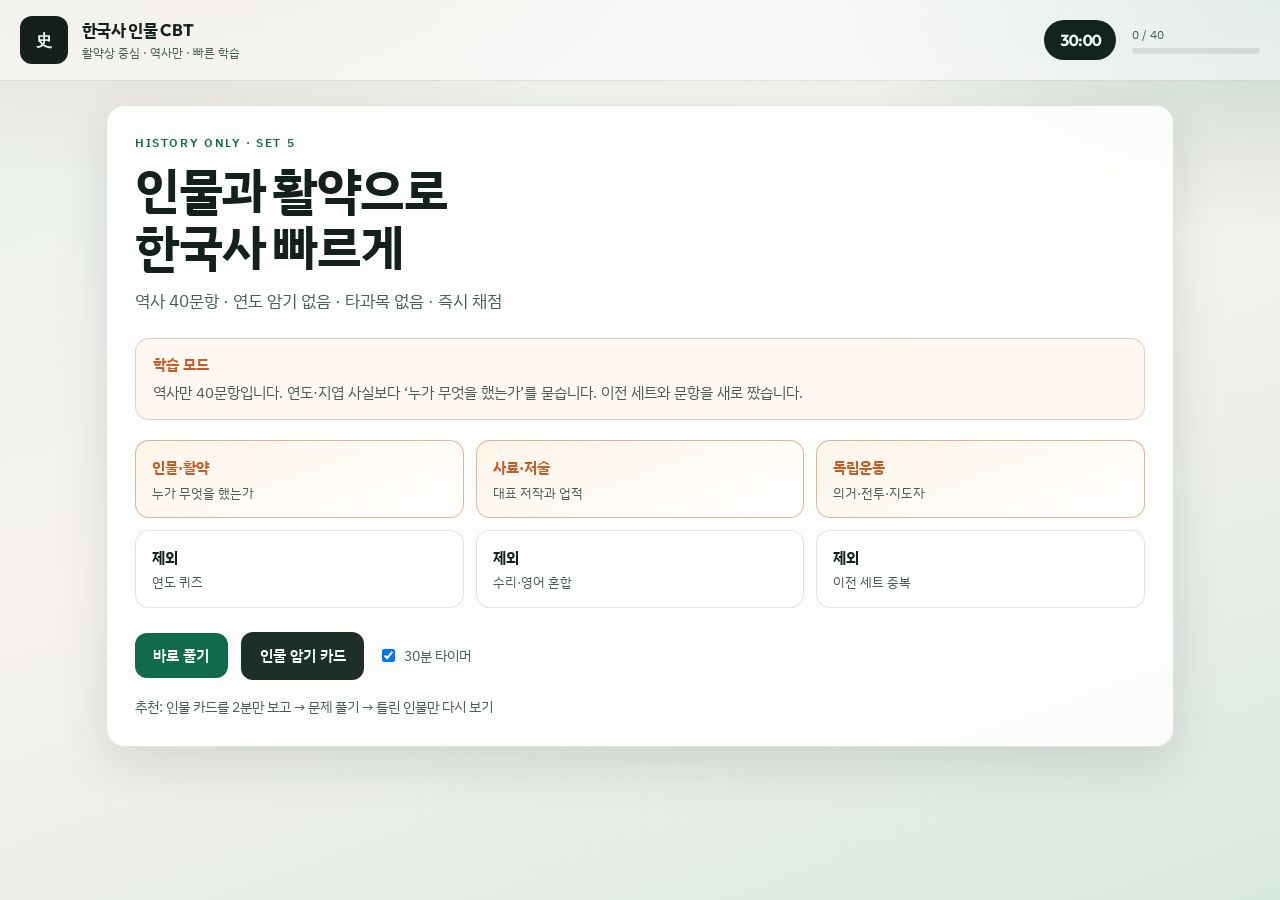
==== commit aa7b8ff9: "Refocus CBT on history figures and achievements only Replace mixed/year-heavy sets with 40 people-fi" ====
--- a/ncs-cbt/quiz.html
+++ b/ncs-cbt/quiz.html
@@ -3,7 +3,7 @@
 <head>
   <meta charset="UTF-8" />
   <meta name="viewport" content="width=device-width, initial-scale=1" />
-  <title>NCS 고등학교 CBT · Set 4 역사 집중</title>
+  <title>한국사 인물 집중 · CBT</title>
   <link rel="preconnect" href="https://fonts.googleapis.com" />
   <link rel="preconnect" href="https://fonts.gstatic.com" crossorigin />
   <link href="https://fonts.googleapis.com/css2?family=IBM+Plex+Sans+KR:wght@400;500;600;700&family=Outfit:wght@500;700;800&display=swap" rel="stylesheet" />
@@ -543,16 +543,16 @@
 
   <header class="topbar">
     <div class="brand">
-      <span class="brand-mark">NCS</span>
+      <span class="brand-mark">史</span>
       <div class="brand-text">
-        <strong>고등학교 CBT</strong>
-        <span>Set 4 · 역사 집중 + 암기 자료</span>
+        <strong>한국사 인물 CBT</strong>
+        <span>활약상 중심 · 역사만 · 빠른 학습</span>
       </div>
     </div>
     <div class="top-meta" id="topMeta" hidden>
-      <div class="timer" id="timer" aria-live="polite">60:00</div>
+      <div class="timer" id="timer" aria-live="polite">30:00</div>
       <div class="progress-wrap">
-        <div class="progress-label"><span id="answeredCount">0</span> / 50</div>
+        <div class="progress-label"><span id="answeredCount">0</span> / <span id="totalCount">40</span></div>
         <div class="progress-track"><div class="progress-fill" id="progressFill"></div></div>
       </div>
     </div>
@@ -560,30 +560,30 @@
 
   <main>
     <section class="panel start-panel" id="startPanel">
-      <p class="eyebrow">Computer Based Test · Set 4</p>
-      <h1>NCS 형식<br />역사 집중 퀴즈</h1>
-      <p class="lead">총 50문항 · 역사 38문항 · 전부 객관식 · 즉시 채점</p>
+      <p class="eyebrow">History Only · Set 5</p>
+      <h1>인물과 활약으로<br />한국사 빠르게</h1>
+      <p class="lead">역사 40문항 · 연도 암기 없음 · 타과목 없음 · 즉시 채점</p>
 
       <div class="focus-banner" id="focusBanner"></div>
 
-      <ul class="subject-grid" aria-label="과목 구성">
-        <li class="hot"><b>역사상식</b><span>38문항 · 최집중</span></li>
-        <li><b>영어</b><span>3문항</span></li>
-        <li><b>논리</b><span>3문항</span></li>
-        <li><b>일반상식</b><span>2문항</span></li>
-        <li><b>수리·물리</b><span>2문항</span></li>
-        <li><b>의사소통</b><span>2문항</span></li>
+      <ul class="subject-grid" aria-label="학습 범위">
+        <li class="hot"><b>인물·활약</b><span>누가 무엇을 했는가</span></li>
+        <li class="hot"><b>사료·저술</b><span>대표 저작과 업적</span></li>
+        <li class="hot"><b>독립운동</b><span>의거·전투·지도자</span></li>
+        <li><b>제외</b><span>연도 퀴즈</span></li>
+        <li><b>제외</b><span>수리·영어 혼합</span></li>
+        <li><b>제외</b><span>이전 세트 중복</span></li>
       </ul>
 
       <div class="cta-row">
-        <button type="button" class="btn primary" id="startBtn">시험 시작</button>
-        <a class="btn secondary" href="study.html">역사 암기 자료</a>
+        <button type="button" class="btn primary" id="startBtn">바로 풀기</button>
+        <a class="btn secondary" href="study.html">인물 암기 카드</a>
         <label class="check-inline">
           <input type="checkbox" id="timerToggle" checked />
-          60분 타이머
+          30분 타이머
         </label>
       </div>
-      <p class="hint">먼저 <b>암기 자료</b>로 연표를 보고 오시거나, 바로 풀어보고 오답을 복습하세요.</p>
+      <p class="hint">추천: 인물 카드를 2분만 보고 → 문제 풀기 → 틀린 인물만 다시 보기</p>
     </section>
 
     <section class="panel quiz-panel" id="quizPanel" hidden>
@@ -591,7 +591,7 @@
         <aside class="nav-pane" aria-label="문항 번호">
           <div class="nav-head">문항</div>
           <div class="nav-grid" id="navGrid"></div>
-          <button type="button" class="btn ghost full" id="submitAllBtn">전체 제출 · 결과</button>
+          <button type="button" class="btn ghost full" id="submitAllBtn">제출 · 결과</button>
         </aside>
 
         <div class="question-pane">
@@ -620,360 +620,288 @@
       <div class="score-ring-wrap">
         <div class="score-ring" id="scoreRing">
           <strong id="scorePct">0%</strong>
-          <span id="scoreFrac">0 / 50</span>
+          <span id="scoreFrac">0 / 40</span>
         </div>
       </div>
       <div class="weakness-box" id="weaknessBox"></div>
       <div class="subject-scores" id="subjectScores"></div>
       <div class="cta-row">
-        <button type="button" class="btn primary" id="reviewBtn">오답·해설 다시보기</button>
-        <a class="btn secondary" href="study.html">암기 자료로 복습</a>
+        <button type="button" class="btn primary" id="reviewBtn">오답만 다시보기</button>
+        <a class="btn secondary" href="study.html">인물 카드 복습</a>
         <button type="button" class="btn ghost" id="restartBtn">다시 풀기</button>
       </div>
     </section>
   </main>
 
   <script>
-/* NCS CBT Set 4 — History-heavy (고등 수준)
-   역사상식 38 · 영어 3 · 논리 3 · 일반상식 2 · 수리·물리 2 · 의사소통 2 */
+/* History-only Set 5 — 인물·활약 중심 (연도 암기/타과목 제외) */
 window.NCS_META = {
-  version: 4,
+  version: 5,
   focus: ["역사상식"],
   focusNote:
-    "역사 약점 집중 세트입니다. 한국사·세계사 핵심을 중심으로 출제했고, 암기 자료(study.html)와 함께 복습하세요."
+    "역사만 40문항입니다. 연도·지엽 사실보다 ‘누가 무엇을 했는가’를 묻습니다. 이전 세트와 문항을 새로 짰습니다."
 };
 
 window.NCS_QUESTIONS = [
-  // ===== 역사상식 1–38 =====
-  {
-    id: 1, subject: "역사상식", format: "고대", type: "mc",
-    stem: "고조선의 건국 설화와 관련된 인물은?",
-    choices: ["주몽", "온조", "단군왕검", "박혁거세", "대조영"],
-    answer: 2, explain: "단군왕검이 고조선을 세웠다는 건국 설화가 전한다."
-  },
-  {
-    id: 2, subject: "역사상식", format: "고대", type: "mc",
-    stem: "고구려를 건국한 인물은?",
-    choices: ["온조", "주몽", "김수로", "왕건", "이성계"],
+  {
+    id: 1, subject: "역사상식", format: "인물·활약", type: "mc",
+    stem: "수군을 지휘해 한산도 대첩 등에서 왜군을 막아낸 장수는?",
+    choices: ["권율", "곽재우", "이순신", "김시민", "원균"],
+    answer: 2, explain: "이순신이 조선 수군을 이끌며 주요 해전에서 활약했다."
+  },
+  {
+    id: 2, subject: "역사상식", format: "인물·활약", type: "mc",
+    stem: "백성을 위해 글을 쉽게 익히도록 훈민정음 창제를 주도한 왕은?",
+    choices: ["태조", "태종", "세종", "세조", "성종"],
+    answer: 2, explain: "세종이 훈민정음 창제를 주도했다."
+  },
+  {
+    id: 3, subject: "역사상식", format: "인물·활약", type: "mc",
+    stem: "후삼국을 통일하고 고려를 세워 호족을 포용한 정책을 펼친 인물은?",
+    choices: ["궁예", "견훤", "왕건", "대조영", "이성계"],
+    answer: 2, explain: "왕건이 고려를 건국하고 호족 통합에 힘썼다."
+  },
+  {
+    id: 4, subject: "역사상식", format: "인물·활약", type: "mc",
+    stem: "위화도 회군 이후 조선을 건국한 인물은?",
+    choices: ["최영", "정몽주", "이성계", "정도전", "이방원"],
+    answer: 2, explain: "이성계가 위화도 회군 뒤 조선을 세웠다. 정도전 등은 건국 이념을 뒷받침했다."
+  },
+  {
+    id: 5, subject: "역사상식", format: "인물·활약", type: "mc",
+    stem: "조선의 통치 규범을 정리한 『경국대전』 완성에 힘을 기울인 시기의 왕으로 알맞은 것은?",
+    choices: ["연산군", "성종", "광해군", "인조", "철종"],
+    answer: 1, explain: "세조 대에 편찬이 추진되고 성종 때 『경국대전』이 완성·반포되었다."
+  },
+  {
+    id: 6, subject: "역사상식", format: "인물·활약", type: "mc",
+    stem: "지방관의 올바른 행정을 강조한 『목민심서』를 쓴 실학자는?",
+    choices: ["이황", "이이", "정약용", "박지원", "유형원"],
+    answer: 2, explain: "다산 정약용이 『목민심서』 등을 저술했다."
+  },
+  {
+    id: 7, subject: "역사상식", format: "인물·활약", type: "mc",
+    stem: "청에 다녀온 견문을 기록한 『열하일기』의 저자는?",
+    choices: ["박제가", "박지원", "홍대용", "정약용", "김정희"],
+    answer: 1, explain: "연암 박지원이 『열하일기』를 남겼다."
+  },
+  {
+    id: 8, subject: "역사상식", format: "인물·활약", type: "mc",
+    stem: "과거제를 도입하고 노비안검법으로 왕권을 강화한 고려의 왕은?",
+    choices: ["태조", "광종", "성종", "예종", "공민왕"],
+    answer: 1, explain: "광종이 과거제·노비안검법 등으로 왕권을 강화했다."
+  },
+  {
+    id: 9, subject: "역사상식", format: "인물·활약", type: "mc",
+    stem: "최승로의 시무 28조를 받아들여 유교적 통치 질서를 정비한 고려의 왕은?",
+    choices: ["광종", "성종", "숙종", "의종", "원종"],
+    answer: 1, explain: "성종이 최승로의 건의를 수용하며 유교 정치를 강화했다."
+  },
+  {
+    id: 10, subject: "역사상식", format: "인물·활약", type: "mc",
+    stem: "『삼국사기』를 편찬한 인물은?",
+    choices: ["일연", "김부식", "이규보", "최치원", "정인지"],
+    answer: 1, explain: "김부식이 『삼국사기』를 편찬했다. 일연은 『삼국유사』."
+  },
+  {
+    id: 11, subject: "역사상식", format: "인물·활약", type: "mc",
+    stem: "불교 설화와 민간 전승을 담은 『삼국유사』를 남긴 인물은?",
+    choices: ["김부식", "일연", "원효", "의상", "도선"],
+    answer: 1, explain: "일연이 『삼국유사』를 저술했다."
+  },
+  {
+    id: 12, subject: "역사상식", format: "인물·활약", type: "mc",
+    stem: "고구려를 세우고 졸본 지역을 기반으로 나라를 연 인물은?",
+    choices: ["온조", "주몽", "박혁거세", "김수로", "대조영"],
     answer: 1, explain: "주몽(동명성왕)이 고구려를 건국했다."
   },
   {
-    id: 3, subject: "역사상식", format: "고대", type: "mc",
-    stem: "백제를 건국한 인물은?",
-    choices: ["온조", "근초고왕", "성왕", "의자왕", "계백"],
-    answer: 0, explain: "온조왕이 백제를 건국했다."
-  },
-  {
-    id: 4, subject: "역사상식", format: "고대", type: "mc",
-    stem: "신라 화랑도와 불교 공인을 추진한 왕으로 알려진 인물은?",
-    choices: ["진흥왕", "법흥왕", "무열왕", "문무왕", "신문왕"],
-    answer: 1, explain: "법흥왕 때 불교가 공인되었다. (화랑도는 진흥왕 대에 정비·활성화)"
-  },
-  {
-    id: 5, subject: "역사상식", format: "사실확인", type: "mc",
-    stem: "신라가 삼국을 통일하는 과정에서 먼저 멸망한 나라는?",
-    choices: ["고구려", "백제", "발해", "가야", "탐라"],
-    answer: 1, explain: "660년 백제 멸망 → 668년 고구려 멸망 순이다."
-  },
-  {
-    id: 6, subject: "역사상식", format: "남북국", type: "mc",
-    stem: "발해를 건국한 인물과 연도로 옳은 것은?",
-    choices: ["대조영 – 698년", "왕건 – 918년", "궁예 – 901년", "견훤 – 900년", "문무왕 – 668년"],
-    answer: 0, explain: "대조영이 698년 발해를 건국했다."
-  },
-  {
-    id: 7, subject: "역사상식", format: "고려", type: "mc",
-    stem: "고려를 건국한 인물은?",
-    choices: ["이성계", "왕건", "궁예", "묘청", "최충헌"],
-    answer: 1, explain: "왕건이 918년 고려를 건국했다."
-  },
-  {
-    id: 8, subject: "역사상식", format: "고려", type: "mc",
-    stem: "고려 광종이 실시한 제도로 옳은 것은?",
-    choices: ["대동법", "과거제", "균역법", "영정법", "직전법"],
-    answer: 1, explain: "광종이 과거제를 도입하고 노비안검법 등으로 왕권을 강화했다."
-  },
-  {
-    id: 9, subject: "역사상식", format: "고려", type: "mc",
-    stem: "고려 무신정변이 일어난 왕 때는?",
-    choices: ["광종", "성종", "의종", "공민왕", "충렬왕"],
-    answer: 2, explain: "1170년 의종 때 무신정변이 일어났다."
-  },
-  {
-    id: 10, subject: "역사상식", format: "고려", type: "mc",
-    stem: "팔만대장경이 제작된 주요 배경은?",
-    choices: ["왜구 격퇴", "몽골 침입에 대한 염원", "임진왜란", "병자호란", "갑오개혁"],
-    answer: 1, explain: "몽골 침입 시기 부처의 힘으로 국난을 극복하려는 염원에서 조성되었다."
-  },
-  {
-    id: 11, subject: "역사상식", format: "조선", type: "mc",
-    stem: "조선 건국 연도와 건국자는?",
-    choices: ["918년 왕건", "1392년 이성계", "1446년 세종", "1592년 선조", "1636년 인조"],
-    answer: 1, explain: "이성계가 1392년 조선을 건국했다."
-  },
-  {
-    id: 12, subject: "역사상식", format: "조선", type: "mc",
-    stem: "훈민정음 반포 연도는?",
-    choices: ["1392년", "1418년", "1443년", "1446년", "1455년"],
-    answer: 3, explain: "1443년 창제, 1446년 반포."
-  },
-  {
-    id: 13, subject: "역사상식", format: "조선", type: "mc",
-    stem: "『경국대전』 편찬과 관련된 시기로 알맞은 것은?",
-    choices: ["태조", "세종", "세조~성종", "연산군", "영조"],
-    answer: 2, explain: "세조 때 편찬이 추진되고 성종 때 완성·반포되었다."
-  },
-  {
-    id: 14, subject: "역사상식", format: "조선", type: "mc",
-    stem: "임진왜란 발발 연도는?",
-    choices: ["1446년", "1592년", "1636년", "1876년", "1894년"],
-    answer: 1, explain: "1592년(선조 25)에 임진왜란이 일어났다."
-  },
-  {
-    id: 15, subject: "역사상식", format: "조선", type: "mc",
-    stem: "임진왜란 때 수군으로 큰 전과를 올린 장수는?",
-    choices: ["곽재우", "이순신", "권율", "김시민", "유성룡"],
-    answer: 1, explain: "이순신 장군이 한산도 대첩 등에서 활약했다."
-  },
-  {
-    id: 16, subject: "역사상식", format: "조선", type: "mc",
-    stem: "병자호란의 상대국(침략 세력)은?",
-    choices: ["일본", "명", "청", "러시아", "몽골"],
-    answer: 2, explain: "1636년 청의 침입으로 병자호란이 일어났다."
-  },
-  {
-    id: 17, subject: "역사상식", format: "조선", type: "mc",
-    stem: "실학자 정약용의 대표 저서로 알맞은 것은?",
-    choices: ["택리지", "열하일기", "목민심서", "세종실록", "동국통감"],
-    answer: 2, explain: "다산 정약용의 대표작으로 『목민심서』 등이 있다."
-  },
-  {
-    id: 18, subject: "역사상식", format: "순서배열", type: "mc",
-    stem: "다음을 시간순으로 배열한 것은?\n(가) 병자호란\n(나) 임진왜란\n(다) 조선 건국\n(라) 훈민정음 반포",
+    id: 13, subject: "역사상식", format: "인물·활약", type: "mc",
+    stem: "백제를 세운 인물은?",
+    choices: ["근초고왕", "온조", "성왕", "의자왕", "계백"],
+    answer: 1, explain: "온조가 백제를 건국했다."
+  },
+  {
+    id: 14, subject: "역사상식", format: "인물·활약", type: "mc",
+    stem: "고구려 전성기를 이끌며 광개토왕릉비로도 잘 알려진 왕의 업적으로 알맞은 것은?",
     choices: [
-      "(다)-(라)-(나)-(가)",
-      "(라)-(다)-(나)-(가)",
-      "(다)-(나)-(라)-(가)",
-      "(나)-(가)-(다)-(라)",
-      "(다)-(라)-(가)-(나)"
+      "훈민정음 창제",
+      "영토 확장과 주변 세력 정벌",
+      "과거제 도입",
+      "갑오개혁 단행",
+      "임시정부 수립"
     ],
-    answer: 0,
-    explain: "건국(1392)→훈민정음 반포(1446)→임진왜란(1592)→병자호란(1636)."
-  },
-  {
-    id: 19, subject: "역사상식", format: "개항기", type: "mc",
-    stem: "강화도 조약(조일수호조규)이 체결된 해는?",
-    choices: ["1860년", "1876년", "1884년", "1894년", "1905년"],
-    answer: 1, explain: "1876년 강화도 조약으로 조선이 개항했다."
-  },
-  {
-    id: 20, subject: "역사상식", format: "개항기", type: "mc",
-    stem: "갑신정변을 일으킨 세력은?",
-    choices: ["위정척사파", "급진 개화파", "동학교도", "의병", "대원군"],
-    answer: 1, explain: "김옥균 등 급진 개화파가 1884년 갑신정변을 일으켰다."
-  },
-  {
-    id: 21, subject: "역사상식", format: "개항기", type: "mc",
-    stem: "동학농민운동이 일어난 해는?",
-    choices: ["1882년", "1884년", "1894년", "1905년", "1910년"],
-    answer: 2, explain: "1894년 동학농민운동이 일어났다."
-  },
-  {
-    id: 22, subject: "역사상식", format: "개항기", type: "mc",
-    stem: "갑오개혁이 추진된 시기는?",
-    choices: ["임진왜란 직후", "병자호란 직후", "1894년 전후", "3·1 운동 직후", "광복 직후"],
-    answer: 2, explain: "1894년 전후 갑오개혁이 추진되었다."
-  },
-  {
-    id: 23, subject: "역사상식", format: "개항기", type: "mc",
-    stem: "을사늑약(1905)으로 대한제국이 잃은 권리는?",
-    choices: ["사법권", "외교권", "교육권", "토지권", "참정권"],
-    answer: 1, explain: "을사늑약으로 외교권이 박탈되고 통감부가 설치되었다."
-  },
-  {
-    id: 24, subject: "역사상식", format: "개항기", type: "mc",
-    stem: "한일 강제병합이 이루어진 해는?",
-    choices: ["1905년", "1907년", "1910년", "1919년", "1945년"],
-    answer: 2, explain: "1910년 강제병합으로 대한제국이 국권을 상실했다."
-  },
-  {
-    id: 25, subject: "역사상식", format: "일제강점기", type: "mc",
-    stem: "1910년대 일제 통치 방식으로 알맞은 것은?",
-    choices: ["문화 통치", "무단 통치", "신탁통치", "군정 철폐", "지방자치"],
-    answer: 1, explain: "1910년대는 헌병 경찰 중심의 무단 통치기이다."
-  },
-  {
-    id: 26, subject: "역사상식", format: "일제강점기", type: "mc",
-    stem: "3·1 운동이 일어난 해는?",
-    choices: ["1910년", "1919년", "1929년", "1937년", "1945년"],
-    answer: 1, explain: "1919년 3월 1일 전국적 독립 만세 운동이 일어났다."
-  },
-  {
-    id: 27, subject: "역사상식", format: "일제강점기", type: "mc",
-    stem: "대한민국 임시정부가 수립된 장소는?",
-    choices: ["서울", "부산", "도쿄", "상하이", "블라디보스토크"],
-    answer: 3, explain: "1919년 중국 상하이에 대한민국 임시정부가 수립되었다."
-  },
-  {
-    id: 28, subject: "역사상식", format: "일제강점기", type: "mc",
-    stem: "1920년대 일제가 ‘문화 통치’를 표방하게 된 직접적 배경은?",
-    choices: ["갑신정변", "병인양요", "3·1 운동", "6·25 전쟁", "4·19 혁명"],
-    answer: 2, explain: "3·1 운동 이후 기만적 문화 통치로 전환했다."
-  },
-  {
-    id: 29, subject: "역사상식", format: "일제강점기", type: "mc",
-    stem: "일제 말기 민족 말살 통치의 사례로 알맞은 것은?",
-    choices: ["한글 신문 허용", "창씨개명", "회사령 폐지", "보통선거 실시", "토지조사 중단"],
-    answer: 1, explain: "황국신민화 정책의 일환으로 창씨개명 등이 강요되었다."
-  },
-  {
-    id: 30, subject: "역사상식", format: "현대", type: "mc",
-    stem: "광복절의 날짜는?",
-    choices: ["3월 1일", "6월 25일", "7월 27일", "8월 15일", "10월 3일"],
-    answer: 3, explain: "1945년 8월 15일 광복."
-  },
-  {
-    id: 31, subject: "역사상식", format: "현대", type: "mc",
-    stem: "대한민국 정부 수립일은?",
-    choices: ["1945.8.15", "1948.8.15", "1950.6.25", "1953.7.27", "1960.4.19"],
-    answer: 1, explain: "1948년 8월 15일 대한민국 정부가 수립되었다."
-  },
-  {
-    id: 32, subject: "역사상식", format: "현대", type: "mc",
-    stem: "6·25 전쟁 중 전세를 바꾼 인천상륙작전을 지휘한 인물은?",
-    choices: ["이승만", "김구", "맥아더", "박헌영", "장면"],
-    answer: 2, explain: "1950년 9월 맥아더가 지휘한 인천상륙작전."
-  },
-  {
-    id: 33, subject: "역사상식", format: "현대", type: "mc",
-    stem: "한국전쟁 정전협정이 체결된 해는?",
-    choices: ["1950년", "1951년", "1953년", "1960년", "1961년"],
-    answer: 2, explain: "1953년 7월 27일 정전협정이 체결되었다."
-  },
-  {
-    id: 34, subject: "역사상식", format: "현대", type: "mc",
-    stem: "4·19 혁명의 직접적 계기는?",
-    choices: ["한일협정", "3·15 부정선거", "유신헌법", "광주 민주화 운동", "IMF 위기"],
-    answer: 1, explain: "1960년 3·15 부정선거에 항의하여 4·19 혁명이 일어났다."
-  },
-  {
-    id: 35, subject: "역사상식", format: "세계사", type: "mc",
-    stem: "산업혁명이 가장 먼저 시작된 나라는?",
-    choices: ["프랑스", "독일", "미국", "영국", "일본"],
-    answer: 3, explain: "18세기 후반 영국에서 산업혁명이 시작되었다."
-  },
-  {
-    id: 36, subject: "역사상식", format: "세계사", type: "mc",
-    stem: "프랑스 혁명 시작 연도는?",
-    choices: ["1688년", "1776년", "1789년", "1848년", "1917년"],
-    answer: 2, explain: "1789년 프랑스 혁명이 시작되었다."
-  },
-  {
-    id: 37, subject: "역사상식", format: "세계사", type: "mc",
-    stem: "제1차 세계대전이 끝난 해는?",
-    choices: ["1914년", "1917년", "1918년", "1939년", "1945년"],
-    answer: 2, explain: "1914년 시작, 1918년 종전."
-  },
-  {
-    id: 38, subject: "역사상식", format: "세계사", type: "mc",
-    stem: "제2차 세계대전이 끝난 해는?",
-    choices: ["1918년", "1939년", "1941년", "1945년", "1950년"],
-    answer: 3, explain: "1939년 시작, 1945년 종전."
-  },
-
-  // ===== 영어 39–41 =====
-  {
-    id: 39, subject: "영어", format: "어휘", type: "mc",
-    stem: "History 관련 단어: \"independence\"의 뜻으로 알맞은 것은?",
-    choices: ["종속", "독립", "침략", "항복", "합병"],
-    answer: 1, explain: "independence = 독립."
-  },
-  {
-    id: 40, subject: "영어", format: "빈칸", type: "mc",
-    stem: "Korea was liberated _____ Japan in 1945.",
-    choices: ["for", "from", "by", "since", "during"],
-    answer: 1, explain: "liberated from ~ = ~로부터 해방되다."
-  },
-  {
-    id: 41, subject: "영어", format: "독해", type: "mc",
-    stem: "글의 주제로 알맞은 것은?",
-    passage: "Learning timelines helps students remember historical events in order. Connecting dates with causes and results makes revision easier.",
-    choices: ["요리법", "연표·인과로 역사를 외우면 복습에 도움이 된다", "운동의 중요성", "수학 공식", "여행 계획"],
-    answer: 1, explain: "연표와 인과 연결이 역사 학습에 도움이 된다는 내용."
-  },
-
-  // ===== 논리 42–44 =====
-  {
-    id: 42, subject: "논리", format: "순서", type: "mc",
-    stem: "역사 사건 논리: A가 B보다 먼저이고, C가 A보다 먼저면?",
-    choices: ["B가 가장 먼저", "C가 가장 먼저", "A가 가장 먼저", "순서 알 수 없음", "B와 C가 동시"],
-    answer: 1, explain: "C → A → B 이므로 C가 가장 먼저."
-  },
-  {
-    id: 43, subject: "논리", format: "추론", type: "mc",
-    stem: "\"모든 조선 왕은 조선 시대 인물이다. 세종은 조선 왕이다.\" 결론은?",
-    choices: ["세종은 고려 왕이다", "세종은 조선 시대 인물이다", "모든 조선 시대 인물은 왕이다", "세종은 왕이 아니다", "결론 없음"],
-    answer: 1, explain: "삼단논법으로 세종은 조선 시대 인물이다."
-  },
-  {
-    id: 44, subject: "논리", format: "자료", type: "mc",
-    stem: "연표에 사건 4개가 있다. 가운데 두 사건 사이 간격이 가장 길다면, ‘간격’의 의미로 알맞은 것은?",
-    choices: ["사건의 중요도", "두 사건 사이 시간 차이", "인물의 수", "장소의 거리", "사료의 분량"],
-    answer: 1, explain: "연표에서 간격은 보통 시간 차이를 뜻한다."
-  },
-
-  // ===== 일반상식 45–46 =====
-  {
-    id: 45, subject: "일반상식", format: "기념일", type: "mc",
-    stem: "한글날과 관련된 역사적 사건은?",
-    choices: ["임진왜란", "훈민정음 반포", "갑오개혁", "3·1 운동", "광복"],
-    answer: 1, explain: "한글날은 훈민정음 반포를 기념한다."
-  },
-  {
-    id: 46, subject: "일반상식", format: "문화재", type: "mc",
-    stem: "해인사의 팔만대장경판이 제작된 시대는?",
-    choices: ["신라", "발해", "고려", "조선", "대한제국"],
-    answer: 2, explain: "팔만대장경은 고려 시대에 조성되었다."
-  },
-
-  // ===== 수리·물리 47–48 =====
-  {
-    id: 47, subject: "수리·물리", format: "계산", type: "mc",
-    stem: "1446년에서 1392년을 빼면? (조선 건국~훈민정음 반포 간격)",
-    choices: ["44년", "54년", "64년", "74년", "84년"],
-    answer: 1, explain: "1446−1392=54."
-  },
-  {
-    id: 48, subject: "수리·물리", format: "계산", type: "mc",
-    stem: "1919년은 1910년으로부터 몇 년 후인가?",
-    choices: ["5년", "7년", "9년", "11년", "15년"],
-    answer: 2, explain: "1919−1910=9."
-  },
-
-  // ===== 의사소통 49–50 =====
-  {
-    id: 49, subject: "의사소통", format: "요약", type: "mc",
-    stem: "다음 중 역사 학습 노트의 좋은 요약 문장은?",
+    answer: 1, explain: "광개토왕은 정복 사업으로 고구려 세력을 크게 넓혔다."
+  },
+  {
+    id: 15, subject: "역사상식", format: "인물·활약", type: "mc",
+    stem: "나당 연합으로 백제를 공격하는 과정에서 황산벌에서 결사한 백제 장군은?",
+    choices: ["성충", "흥수", "계백", "의자왕", "복신"],
+    answer: 2, explain: "계백이 황산벌에서 신라군에 맞섰다."
+  },
+  {
+    id: 16, subject: "역사상식", format: "인물·활약", type: "mc",
+    stem: "고구려 유민을 모아 발해를 세운 인물은?",
+    choices: ["대조영", "걸걸중상", "문왕", "선왕", "대무예"],
+    answer: 0, explain: "대조영이 발해를 건국했다."
+  },
+  {
+    id: 17, subject: "역사상식", format: "인물·활약", type: "mc",
+    stem: "임진왜란 때 의병장으로 활약한 ‘홍의장군’으로 불린 인물은?",
+    choices: ["이순신", "권율", "곽재우", "신립", "송상현"],
+    answer: 2, explain: "곽재우가 홍의장군으로 불리며 의병을 이끌었다."
+  },
+  {
+    id: 18, subject: "역사상식", format: "인물·활약", type: "mc",
+    stem: "행주산성에서 왜군을 크게 물리친 조선 장수는?",
+    choices: ["이순신", "권율", "원균", "이억기", "정문부"],
+    answer: 1, explain: "권율이 행주대첩을 이끌었다."
+  },
+  {
+    id: 19, subject: "역사상식", format: "인물·활약", type: "mc",
+    stem: "대동법 시행을 주장·추진하며 방납의 폐단을 줄이려 한 인물로 알맞은 것은?",
+    choices: ["이완", "김육", "송시열", "허목", "윤휴"],
+    answer: 1, explain: "김육이 대동법 확대 시행에 힘을 쏟았다."
+  },
+  {
+    id: 20, subject: "역사상식", format: "인물·활약", type: "mc",
+    stem: "균역법으로 군포 부담을 줄이려 한 조선의 왕은?",
+    choices: ["숙종", "영조", "정조", "순조", "고종"],
+    answer: 1, explain: "영조가 균역법을 시행했다."
+  },
+  {
+    id: 21, subject: "역사상식", format: "인물·활약", type: "mc",
+    stem: "규장각을 두고 문물을 정비하며 탕평에 힘쓴 조선 후기 왕은?",
+    choices: ["영조", "정조", "순조", "헌종", "철종"],
+    answer: 1, explain: "정조는 규장각을 중심으로 문예·정치 쇄신을 꾀했다."
+  },
+  {
+    id: 22, subject: "역사상식", format: "인물·활약", type: "mc",
+    stem: "갑신정변을 주도한 급진 개화파의 대표적 인물은?",
+    choices: ["최익현", "전봉준", "김옥균", "안중근", "유관순"],
+    answer: 2, explain: "김옥균 등이 갑신정변을 일으켰다."
+  },
+  {
+    id: 23, subject: "역사상식", format: "인물·활약", type: "mc",
+    stem: "동학농민운동을 이끈 지도자로 잘 알려진 인물은?",
+    choices: ["김옥균", "전봉준", "민영환", "이완용", "고종"],
+    answer: 1, explain: "전봉준이 동학농민운동을 이끈 대표적 지도자다."
+  },
+  {
+    id: 24, subject: "역사상식", format: "인물·활약", type: "mc",
+    stem: "을사늑약에 반대하며 자결로 항의한 충정공으로 알려진 인물은?",
+    choices: ["이준", "민영환", "안중근", "윤봉길", "이완용"],
+    answer: 1, explain: "민영환이 을사늑약에 통분하여 자결했다."
+  },
+  {
+    id: 25, subject: "역사상식", format: "인물·활약", type: "mc",
+    stem: "하얼빈에서 이토 히로부미를 사살한 독립운동가는?",
+    choices: ["윤봉길", "이봉창", "안중근", "김구", "홍범도"],
+    answer: 2, explain: "안중근이 이토 히로부미를 저격했다."
+  },
+  {
+    id: 26, subject: "역사상식", format: "인물·활약", type: "mc",
+    stem: "한인 애국단을 조직하고 윤봉길 의거 등을 지원한 임시정부 계열 지도자는?",
+    choices: ["이승만", "김구", "여운형", "김규식", "안창호"],
+    answer: 1, explain: "김구가 한인 애국단을 이끌며 의거를 지원했다."
+  },
+  {
+    id: 27, subject: "역사상식", format: "인물·활약", type: "mc",
+    stem: "상하이 홍커우 공원에서 일본 고관을 겨냥한 의거를 실행한 인물은?",
+    choices: ["안중근", "이봉창", "윤봉길", "유관순", "신사임당"],
+    answer: 2, explain: "윤봉길 의사가 홍커우 공원 의거를 단행했다."
+  },
+  {
+    id: 28, subject: "역사상식", format: "인물·활약", type: "mc",
+    stem: "3·1 운동 당시 천안 병천 등에서 만세 시위를 이끌다 옥고한 학생 독립운동가로 널리 알려진 인물은?",
+    choices: ["유관순", "남자현", "김마리아", "최용신", "이상재"],
+    answer: 0, explain: "유관순이 3·1 운동 관련 시위에서 활약하다 순국했다."
+  },
+  {
+    id: 29, subject: "역사상식", format: "인물·활약", type: "mc",
+    stem: "봉오동·청산리 전투 등에서 활약한 독립군 지휘관으로 알맞은 인물은?",
+    choices: ["홍범도", "이완용", "송병준", "이용구", "배정자"],
+    answer: 0, explain: "홍범도 장군이 봉오동 전투 등에서 활약했다. (청산리에는 김좌진 등도 참여)"
+  },
+  {
+    id: 30, subject: "역사상식", format: "인물·활약", type: "mc",
+    stem: "청산리 전투를 이끈 북로군정서 지휘관으로 잘 알려진 인물은?",
+    choices: ["안중근", "김좌진", "윤봉길", "이봉창", "신채호"],
+    answer: 1, explain: "김좌진이 청산리 전투를 지휘한 대표 인물이다."
+  },
+  {
+    id: 31, subject: "역사상식", format: "인물·활약", type: "mc",
+    stem: "민족주의 사학을 주장하며 『조선상고사』 등을 남긴 인물은?",
+    choices: ["이병도", "신채호", "최남선", "정인보", "백남운"],
+    answer: 1, explain: "단재 신채호가 민족주의 사학을 대표한다."
+  },
+  {
+    id: 32, subject: "역사상식", format: "인물·활약", type: "mc",
+    stem: "한글 보급과 국어 연구에 힘쓴 조선어학회(한글학회) 활동의 상징적 인물로 알맞은 것은?",
+    choices: ["주시경", "이완용", "고종", "흥선대원군", "김옥균"],
+    answer: 0, explain: "주시경은 국어 연구·한글 운동의 선구자다. (학회는 제자들이 계승)"
+  },
+  {
+    id: 33, subject: "역사상식", format: "인물·활약", type: "mc",
+    stem: "흥선대원군의 정책으로 알맞은 것은?",
     choices: [
-      "역사는 그냥 어렵다.",
-      "임진왜란(1592)은 일본의 침입으로 시작되었고, 이순신 등의 활약과 의병 저항이 이어졌다.",
-      "예전에 전쟁이 있었다.",
-      "왕이 뭔가 했다.",
-      "외우기 싫다."
+      "갑신정변 주도",
+      "서원 철폐와 경복궁 중건",
+      "을사늑약 체결",
+      "한인 애국단 조직",
+      "청해진 설치"
     ],
-    answer: 1, explain: "연도·주체·핵심 전개가 담긴 요약이 좋다."
-  },
-  {
-    id: 50, subject: "의사소통", format: "암기팁", type: "mc",
-    stem: "역사 연도를 외울 때 가장 효과적인 방법은?",
+    answer: 1, explain: "흥선대원군은 서원 철폐, 경복궁 중건, 통상 수교 거부 등으로 알려져 있다."
+  },
+  {
+    id: 34, subject: "역사상식", format: "인물·활약", type: "mc",
+    stem: "아래 설명에 해당하는 인물은?",
+    passage: "조선 개국 공신으로, 『조선경국전』 등을 통해 재상 중심의 유교 정치 이념을 제시했으나 왕자의 난 과정에서 제거되었다.",
+    choices: ["정몽주", "정도전", "하륜", "이숙번", "길재"],
+    answer: 1, explain: "정도전이 재상 중심 정치를 구상했으나 이방원과의 갈등 끝에 제거되었다."
+  },
+  {
+    id: 35, subject: "역사상식", format: "인물·활약", type: "mc",
+    stem: "아래 설명에 해당하는 인물은?",
+    passage: "고려 말 개혁을 추진하려 했으나 신진 사대부·이성계 세력과 대립했다. ‘선죽교’ 설화로도 유명하다.",
+    choices: ["정몽주", "정도전", "길재", "이색", "조준"],
+    answer: 0, explain: "포은 정몽주는 고려 충신으로, 선죽교에서 피살된 것으로 전한다."
+  },
+  {
+    id: 36, subject: "역사상식", format: "인물·활약", type: "mc",
+    stem: "신라 화랑 출신으로 삼국 통일 전쟁에서 활약한 장군은?",
+    choices: ["김유신", "김춘추", "관창", "원효", "장보고"],
+    answer: 0, explain: "김유신이 삼국 통일 전쟁에서 핵심적 역할을 했다. 김춘추는 무열왕."
+  },
+  {
+    id: 37, subject: "역사상식", format: "인물·활약", type: "mc",
+    stem: "해상 세력을 이끌고 청해진을 설치해 해적을 소탕한 신라 말의 인물은?",
+    choices: ["장보고", "최치원", "견훤", "궁예", "왕건"],
+    answer: 0, explain: "장보고가 청해진을 두고 해상권을 장악했다."
+  },
+  {
+    id: 38, subject: "역사상식", format: "인물·활약", type: "mc",
+    stem: "원효의 사상·활동으로 가장 알맞은 것은?",
     choices: [
-      "아무 숫자나 반복만 한다",
-      "사건·인과·키워드와 묶어 연표로 외운다",
-      "시험 직전에만 한 번 본다",
-      "인물 이름은 무시한다",
-      "세계사는 전혀 보지 않는다"
+      "해동 천태종 개창",
+      "불교의 대중화와 화쟁 사상",
+      "성리학 도입",
+      "실학 집대성",
+      "동학 창시"
     ],
-    answer: 1, explain: "연도만 외우기보다 사건·인과와 연결한 연표 학습이 효과적이다."
+    answer: 1, explain: "원효는 불교 대중화와 화쟁 사상으로 유명하다."
+  },
+  {
+    id: 39, subject: "역사상식", format: "인물·활약", type: "mc",
+    stem: "성리학을 깊이 연구하고 『성학십도』 등을 남긴 조선의 학자는?",
+    choices: ["이이", "이황", "조광조", "한백겸", "정제두"],
+    answer: 1, explain: "퇴계 이황이 『성학십도』 등으로 성리학을 체계화했다."
+  },
+  {
+    id: 40, subject: "역사상식", format: "인물·활약", type: "mc",
+    stem: "『동호문답』 등으로 사회 개혁을 논하고, ‘십만양병설’ 일화로도 알려진 학자는?",
+    choices: ["이황", "이이", "정약용", "박지원", "유형원"],
+    answer: 1, explain: "율곡 이이가 개혁론을 제시했고, 양병 필요를 강조한 일화로도 알려졌다."
   }
 ];
 
@@ -982,7 +910,8 @@
   const META = window.NCS_META || {};
   const KEYS = ["①", "②", "③", "④", "⑤"];
   const TOTAL = Q.length;
-  const STORAGE_KEY = "ncs-cbt-history-v2";
+  const STORAGE_KEY = "ncs-cbt-history-people-v5";
+  const DEFAULT_SECONDS = 30 * 60;
 
   const state = {
     index: 0,
@@ -990,7 +919,7 @@
     checked: Array(TOTAL).fill(false),
     results: Array(TOTAL).fill(null),
     timerOn: true,
-    seconds: 60 * 60,
+    seconds: DEFAULT_SECONDS,
     timerId: null,
     started: false,
     finished: false
@@ -1001,6 +930,8 @@
   const quizPanel = $("quizPanel");
   const resultPanel = $("resultPanel");
   const topMeta = $("topMeta");
+
+  if ($("totalCount")) $("totalCount").textContent = String(TOTAL);
 
   function loadHistory() {
     try {
@@ -1016,25 +947,9 @@
     localStorage.setItem(STORAGE_KEY, JSON.stringify(hist.slice(0, 10)));
   }
 
-  function lastWeakSubjects() {
-    const hist = loadHistory();
-    if (!hist.length) return META.focus || [];
-    const last = hist[0];
-    return (last.subjects || [])
-      .filter((s) => s.total > 0 && s.correct / s.total < 0.6)
-      .sort((a, b) => a.correct / a.total - b.correct / b.total)
-      .map((s) => s.name)
-      .slice(0, 3);
-  }
-
   function renderFocusBanner() {
     const box = $("focusBanner");
-    const weak = lastWeakSubjects();
-    const fromHistory = loadHistory().length > 0;
-    const labels = weak.length ? weak.join(" · ") : (META.focus || []).join(" · ");
-    box.innerHTML = fromHistory
-      ? `<strong>지난 응시 약점 반영</strong><span>정답률 낮은 과목: <b>${labels}</b> — 이번 세트는 해당 영역을 더 많이 포함합니다.</span>`
-      : `<strong>약점 집중 세트</strong><span>${META.focusNote || ""}</span><br/><span>집중 과목: <b>${labels}</b></span>`;
+    box.innerHTML = `<strong>학습 모드</strong><span>${META.focusNote || ""}</span>`;
   }
 
   function answeredCount() {
@@ -1074,7 +989,7 @@
       btn.type = "button";
       btn.className = "nav-btn";
       btn.textContent = String(i + 1);
-      btn.title = q.subject;
+      btn.title = q.format || q.subject;
       btn.addEventListener("click", () => {
         state.index = i;
         renderQuestion();
@@ -1133,14 +1048,13 @@
   function renderQuestion() {
     const i = state.index;
     const q = Q[i];
-    $("qSubject").textContent = q.subject;
+    $("qSubject").textContent = "한국사";
     const fmt = $("qFormat");
     if (q.format) {
       fmt.hidden = false;
       fmt.textContent = q.format;
     } else {
       fmt.hidden = true;
-      fmt.textContent = "";
     }
     $("qNum").textContent = `${i + 1} / ${TOTAL}`;
     $("qStem").textContent = q.stem;
@@ -1204,7 +1118,7 @@
     state.checked = Array(TOTAL).fill(false);
     state.results = Array(TOTAL).fill(null);
     state.timerOn = $("timerToggle").checked;
-    state.seconds = 60 * 60;
+    state.seconds = DEFAULT_SECONDS;
 
     startPanel.hidden = true;
     resultPanel.hidden = true;
@@ -1226,23 +1140,16 @@
   }
 
   function computeScores() {
-    const bySubject = {};
     let correct = 0;
-
+    const wrongPeople = [];
     Q.forEach((q, i) => {
-      if (!bySubject[q.subject]) bySubject[q.subject] = { name: q.subject, correct: 0, total: 0 };
-      bySubject[q.subject].total += 1;
       const ok = state.answers[i] === q.answer;
       state.results[i] = ok;
       state.checked[i] = true;
-      if (ok) {
-        correct += 1;
-        bySubject[q.subject].correct += 1;
-      }
+      if (ok) correct += 1;
+      else wrongPeople.push(q.choices[q.answer] || q.stem.slice(0, 24));
     });
-
-    const subjects = Object.values(bySubject);
-    return { correct, subjects };
+    return { correct, wrongPeople };
   }
 
   function finishTest(fromTimer) {
@@ -1251,52 +1158,35 @@
 
     const scores = computeScores();
     const pct = Math.round((scores.correct / TOTAL) * 100);
-    const weak = scores.subjects
-      .filter((s) => s.total > 0)
-      .map((s) => ({ ...s, rate: s.correct / s.total }))
-      .sort((a, b) => a.rate - b.rate);
 
     saveAttempt({
       at: Date.now(),
-      version: META.version || 2,
+      version: META.version || 5,
       correct: scores.correct,
       total: TOTAL,
-      subjects: scores.subjects
+      wrong: scores.wrongPeople
     });
 
     quizPanel.hidden = true;
     resultPanel.hidden = false;
     $("scoreTitle").textContent = fromTimer ? "시간 종료 · 자동 제출" : "채점 완료";
-    $("scoreLead").textContent = `전체 정답 ${scores.correct}/${TOTAL}`;
+    $("scoreLead").textContent = `인물·활약 문제 ${scores.correct}/${TOTAL}`;
     $("scorePct").textContent = `${pct}%`;
     $("scoreFrac").textContent = `${scores.correct} / ${TOTAL}`;
     $("scoreRing").style.setProperty("--p", `${pct}%`);
 
     const wbox = $("weaknessBox");
-    const topWeak = weak.filter((s) => s.rate < 0.7).slice(0, 3);
-    if (topWeak.length) {
+    if (scores.wrongPeople.length) {
+      const uniq = [...new Set(scores.wrongPeople)].slice(0, 8);
       wbox.innerHTML =
-        `<strong>약점 분석</strong>` +
-        topWeak
-          .map(
-            (s) =>
-              `<div class="weak-row"><span>${s.name}</span><b>${s.correct}/${s.total}</b> <em>(${Math.round(s.rate * 100)}%)</em></div>`
-          )
-          .join("") +
-        `<p class="weak-tip">다음 세트에서는 위 과목 비중을 더 늘리는 것을 권장합니다. 결과는 이 기기에 저장되었습니다.</p>`;
+        `<strong>다시 볼 인물·키워드</strong>` +
+        uniq.map((n) => `<div class="weak-row"><span>${n}</span></div>`).join("") +
+        `<p class="weak-tip">위 인물을 암기 카드에서 찾아 업적만 다시 외워보세요.</p>`;
     } else {
-      wbox.innerHTML = `<strong>약점 분석</strong><p class="weak-tip">전 과목 정답률이 고르게 양호합니다. 오답 해설을 복습해 보세요.</p>`;
+      wbox.innerHTML = `<strong>훌륭합니다</strong><p class="weak-tip">전 문항 정답입니다. 암기 카드로 한 번 더 훑어보면 좋습니다.</p>`;
     }
 
-    const box = $("subjectScores");
-    box.innerHTML = "";
-    scores.subjects.forEach((s) => {
-      const rate = Math.round((s.correct / s.total) * 100);
-      const art = document.createElement("article");
-      if (rate < 60) art.classList.add("weak");
-      art.innerHTML = `<h3>${s.name}</h3><p>${s.correct} / ${s.total} · ${rate}%</p>`;
-      box.appendChild(art);
-    });
+    $("subjectScores").innerHTML = `<article class="hot-score"><h3>한국사 (인물·활약)</h3><p>${scores.correct} / ${TOTAL} · ${pct}%</p></article>`;
   }
 
   $("startBtn").addEventListener("click", startTest);
@@ -1311,17 +1201,16 @@
     if (state.index < TOTAL - 1) {
       state.index += 1;
       renderQuestion();
-    } else {
-      finishTest(false);
-    }
+    } else finishTest(false);
   });
   $("submitAllBtn").addEventListener("click", () => {
-    if (confirm("전체 제출하고 결과를 확인할까요?")) finishTest(false);
+    if (confirm("제출하고 결과를 볼까요?")) finishTest(false);
   });
   $("reviewBtn").addEventListener("click", () => {
     resultPanel.hidden = true;
     quizPanel.hidden = false;
-    state.index = 0;
+    const firstWrong = state.results.findIndex((r) => r === false);
+    state.index = firstWrong >= 0 ? firstWrong : 0;
     renderQuestion();
   });
   $("restartBtn").addEventListener("click", () => {
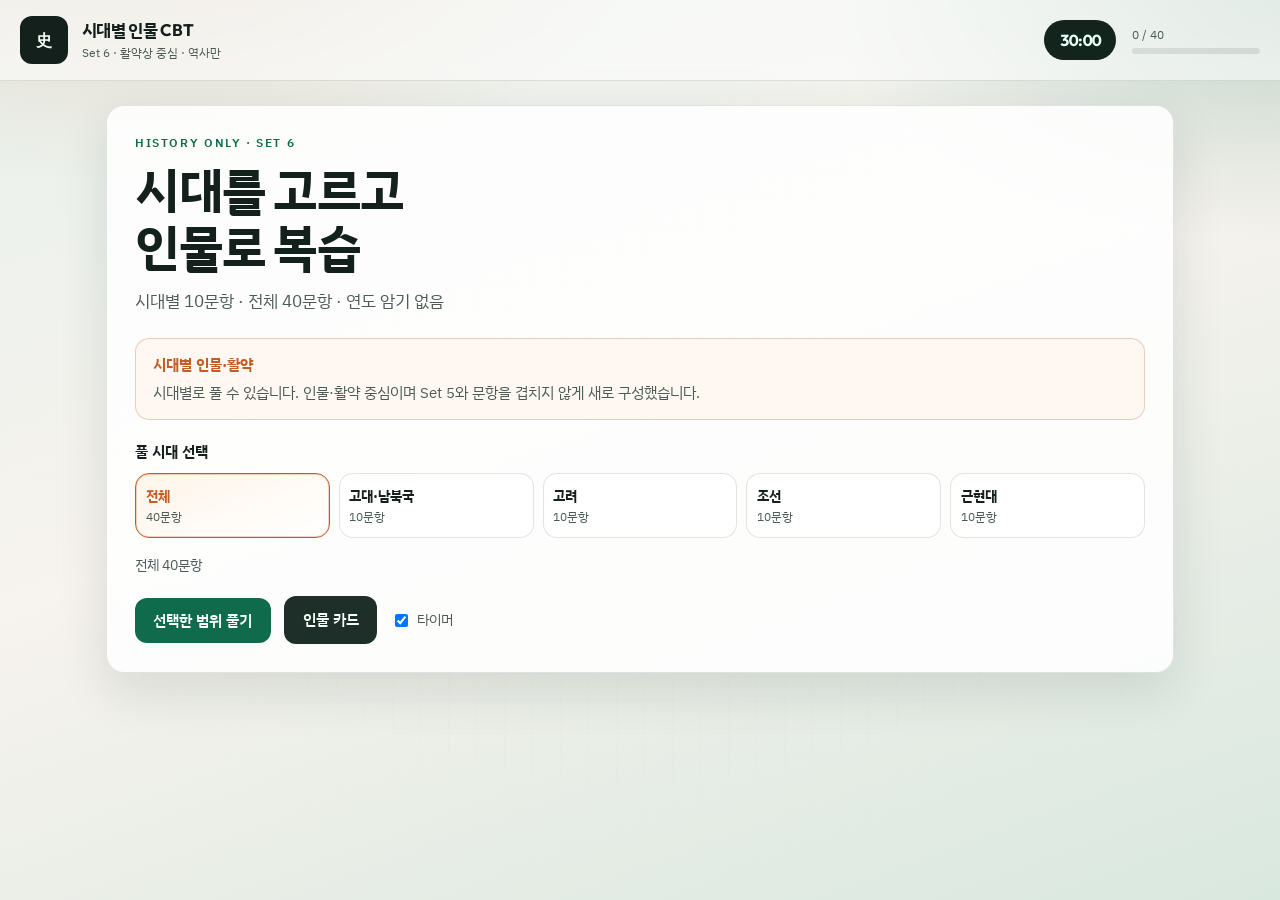
==== commit 8272a68b: "Add era-based history Set 6 with selectable period quizzes Provide 10 people-focused items per era a" ====
--- a/ncs-cbt/quiz.html
+++ b/ncs-cbt/quiz.html
@@ -3,7 +3,7 @@
 <head>
   <meta charset="UTF-8" />
   <meta name="viewport" content="width=device-width, initial-scale=1" />
-  <title>한국사 인물 집중 · CBT</title>
+  <title>한국사 시대별 인물 CBT</title>
   <link rel="preconnect" href="https://fonts.googleapis.com" />
   <link rel="preconnect" href="https://fonts.gstatic.com" crossorigin />
   <link href="https://fonts.googleapis.com/css2?family=IBM+Plex+Sans+KR:wght@400;500;600;700&family=Outfit:wght@500;700;800&display=swap" rel="stylesheet" />
@@ -291,6 +291,43 @@
   text-decoration: none;
 }
 
+.era-label {
+  margin: 0 0 0.55rem;
+  font-weight: 700;
+  font-size: 0.95rem;
+}
+.era-buttons {
+  display: grid;
+  grid-template-columns: repeat(5, 1fr);
+  gap: 0.55rem;
+}
+.era-btn {
+  border: 1px solid var(--line);
+  background: rgba(255, 255, 255, 0.85);
+  border-radius: 14px;
+  padding: 0.75rem 0.6rem;
+  cursor: pointer;
+  font-family: var(--font-body);
+  display: flex;
+  flex-direction: column;
+  gap: 0.2rem;
+  text-align: left;
+  transition: border-color 0.2s ease, transform 0.15s ease, background 0.2s ease;
+}
+.era-btn b { font-size: 0.9rem; color: var(--ink); }
+.era-btn span { font-size: 0.78rem; color: var(--muted); }
+.era-btn:hover { transform: translateY(-1px); border-color: rgba(15, 107, 76, 0.35); }
+.era-btn.active {
+  border-color: var(--accent-2);
+  background: linear-gradient(160deg, rgba(255, 244, 232, 0.95), #fff);
+  box-shadow: inset 0 0 0 1px rgba(196, 92, 38, 0.25);
+}
+.era-btn.active b { color: var(--accent-2); }
+
+@media (max-width: 820px) {
+  .era-buttons { grid-template-columns: repeat(2, 1fr); }
+}
+
 .check-inline {
   display: inline-flex;
   align-items: center;
@@ -545,8 +582,8 @@
     <div class="brand">
       <span class="brand-mark">史</span>
       <div class="brand-text">
-        <strong>한국사 인물 CBT</strong>
-        <span>활약상 중심 · 역사만 · 빠른 학습</span>
+        <strong>시대별 인물 CBT</strong>
+        <span>Set 6 · 활약상 중심 · 역사만</span>
       </div>
     </div>
     <div class="top-meta" id="topMeta" hidden>
@@ -560,30 +597,24 @@
 
   <main>
     <section class="panel start-panel" id="startPanel">
-      <p class="eyebrow">History Only · Set 5</p>
-      <h1>인물과 활약으로<br />한국사 빠르게</h1>
-      <p class="lead">역사 40문항 · 연도 암기 없음 · 타과목 없음 · 즉시 채점</p>
+      <p class="eyebrow">History Only · Set 6</p>
+      <h1>시대를 고르고<br />인물로 복습</h1>
+      <p class="lead">시대별 10문항 · 전체 40문항 · 연도 암기 없음</p>
 
       <div class="focus-banner" id="focusBanner"></div>
 
-      <ul class="subject-grid" aria-label="학습 범위">
-        <li class="hot"><b>인물·활약</b><span>누가 무엇을 했는가</span></li>
-        <li class="hot"><b>사료·저술</b><span>대표 저작과 업적</span></li>
-        <li class="hot"><b>독립운동</b><span>의거·전투·지도자</span></li>
-        <li><b>제외</b><span>연도 퀴즈</span></li>
-        <li><b>제외</b><span>수리·영어 혼합</span></li>
-        <li><b>제외</b><span>이전 세트 중복</span></li>
-      </ul>
-
-      <div class="cta-row">
-        <button type="button" class="btn primary" id="startBtn">바로 풀기</button>
-        <a class="btn secondary" href="study.html">인물 암기 카드</a>
+      <p class="era-label">풀 시대 선택</p>
+      <div class="era-buttons" id="eraButtons" aria-label="시대 선택"></div>
+      <p class="hint" id="eraCount">전체 40문항</p>
+
+      <div class="cta-row" style="margin-top:1.25rem">
+        <button type="button" class="btn primary" id="startBtn">선택한 범위 풀기</button>
+        <a class="btn secondary" href="study.html">인물 카드</a>
         <label class="check-inline">
           <input type="checkbox" id="timerToggle" checked />
-          30분 타이머
+          타이머
         </label>
       </div>
-      <p class="hint">추천: 인물 카드를 2분만 보고 → 문제 풀기 → 틀린 인물만 다시 보기</p>
     </section>
 
     <section class="panel quiz-panel" id="quizPanel" hidden>
@@ -626,298 +657,302 @@
       <div class="weakness-box" id="weaknessBox"></div>
       <div class="subject-scores" id="subjectScores"></div>
       <div class="cta-row">
-        <button type="button" class="btn primary" id="reviewBtn">오답만 다시보기</button>
-        <a class="btn secondary" href="study.html">인물 카드 복습</a>
-        <button type="button" class="btn ghost" id="restartBtn">다시 풀기</button>
+        <button type="button" class="btn primary" id="reviewBtn">오답 다시보기</button>
+        <a class="btn secondary" href="study.html">인물 카드</a>
+        <button type="button" class="btn ghost" id="restartBtn">시대 다시 선택</button>
       </div>
     </section>
   </main>
 
   <script>
-/* History-only Set 5 — 인물·활약 중심 (연도 암기/타과목 제외) */
+/* History Set 6 — era-grouped, people/achievements, no year pedantry */
 window.NCS_META = {
-  version: 5,
+  version: 6,
   focus: ["역사상식"],
   focusNote:
-    "역사만 40문항입니다. 연도·지엽 사실보다 ‘누가 무엇을 했는가’를 묻습니다. 이전 세트와 문항을 새로 짰습니다."
+    "시대별로 풀 수 있습니다. 인물·활약 중심이며 Set 5와 문항을 겹치지 않게 새로 구성했습니다.",
+  eras: ["고대·남북국", "고려", "조선", "근현대"]
 };
 
 window.NCS_QUESTIONS = [
-  {
-    id: 1, subject: "역사상식", format: "인물·활약", type: "mc",
-    stem: "수군을 지휘해 한산도 대첩 등에서 왜군을 막아낸 장수는?",
-    choices: ["권율", "곽재우", "이순신", "김시민", "원균"],
-    answer: 2, explain: "이순신이 조선 수군을 이끌며 주요 해전에서 활약했다."
-  },
-  {
-    id: 2, subject: "역사상식", format: "인물·활약", type: "mc",
-    stem: "백성을 위해 글을 쉽게 익히도록 훈민정음 창제를 주도한 왕은?",
-    choices: ["태조", "태종", "세종", "세조", "성종"],
-    answer: 2, explain: "세종이 훈민정음 창제를 주도했다."
-  },
-  {
-    id: 3, subject: "역사상식", format: "인물·활약", type: "mc",
-    stem: "후삼국을 통일하고 고려를 세워 호족을 포용한 정책을 펼친 인물은?",
-    choices: ["궁예", "견훤", "왕건", "대조영", "이성계"],
-    answer: 2, explain: "왕건이 고려를 건국하고 호족 통합에 힘썼다."
-  },
-  {
-    id: 4, subject: "역사상식", format: "인물·활약", type: "mc",
-    stem: "위화도 회군 이후 조선을 건국한 인물은?",
-    choices: ["최영", "정몽주", "이성계", "정도전", "이방원"],
-    answer: 2, explain: "이성계가 위화도 회군 뒤 조선을 세웠다. 정도전 등은 건국 이념을 뒷받침했다."
-  },
-  {
-    id: 5, subject: "역사상식", format: "인물·활약", type: "mc",
-    stem: "조선의 통치 규범을 정리한 『경국대전』 완성에 힘을 기울인 시기의 왕으로 알맞은 것은?",
-    choices: ["연산군", "성종", "광해군", "인조", "철종"],
-    answer: 1, explain: "세조 대에 편찬이 추진되고 성종 때 『경국대전』이 완성·반포되었다."
-  },
-  {
-    id: 6, subject: "역사상식", format: "인물·활약", type: "mc",
-    stem: "지방관의 올바른 행정을 강조한 『목민심서』를 쓴 실학자는?",
-    choices: ["이황", "이이", "정약용", "박지원", "유형원"],
-    answer: 2, explain: "다산 정약용이 『목민심서』 등을 저술했다."
-  },
-  {
-    id: 7, subject: "역사상식", format: "인물·활약", type: "mc",
-    stem: "청에 다녀온 견문을 기록한 『열하일기』의 저자는?",
-    choices: ["박제가", "박지원", "홍대용", "정약용", "김정희"],
-    answer: 1, explain: "연암 박지원이 『열하일기』를 남겼다."
-  },
-  {
-    id: 8, subject: "역사상식", format: "인물·활약", type: "mc",
-    stem: "과거제를 도입하고 노비안검법으로 왕권을 강화한 고려의 왕은?",
-    choices: ["태조", "광종", "성종", "예종", "공민왕"],
-    answer: 1, explain: "광종이 과거제·노비안검법 등으로 왕권을 강화했다."
-  },
-  {
-    id: 9, subject: "역사상식", format: "인물·활약", type: "mc",
-    stem: "최승로의 시무 28조를 받아들여 유교적 통치 질서를 정비한 고려의 왕은?",
-    choices: ["광종", "성종", "숙종", "의종", "원종"],
-    answer: 1, explain: "성종이 최승로의 건의를 수용하며 유교 정치를 강화했다."
-  },
-  {
-    id: 10, subject: "역사상식", format: "인물·활약", type: "mc",
-    stem: "『삼국사기』를 편찬한 인물은?",
-    choices: ["일연", "김부식", "이규보", "최치원", "정인지"],
-    answer: 1, explain: "김부식이 『삼국사기』를 편찬했다. 일연은 『삼국유사』."
-  },
-  {
-    id: 11, subject: "역사상식", format: "인물·활약", type: "mc",
-    stem: "불교 설화와 민간 전승을 담은 『삼국유사』를 남긴 인물은?",
-    choices: ["김부식", "일연", "원효", "의상", "도선"],
-    answer: 1, explain: "일연이 『삼국유사』를 저술했다."
-  },
-  {
-    id: 12, subject: "역사상식", format: "인물·활약", type: "mc",
-    stem: "고구려를 세우고 졸본 지역을 기반으로 나라를 연 인물은?",
-    choices: ["온조", "주몽", "박혁거세", "김수로", "대조영"],
-    answer: 1, explain: "주몽(동명성왕)이 고구려를 건국했다."
-  },
-  {
-    id: 13, subject: "역사상식", format: "인물·활약", type: "mc",
-    stem: "백제를 세운 인물은?",
-    choices: ["근초고왕", "온조", "성왕", "의자왕", "계백"],
-    answer: 1, explain: "온조가 백제를 건국했다."
-  },
-  {
-    id: 14, subject: "역사상식", format: "인물·활약", type: "mc",
-    stem: "고구려 전성기를 이끌며 광개토왕릉비로도 잘 알려진 왕의 업적으로 알맞은 것은?",
+  // ===== 고대·남북국 1–10 =====
+  {
+    id: 1, era: "고대·남북국", subject: "역사상식", format: "인물·활약", type: "mc",
+    stem: "백제 전성기를 이끌며 마한 세력을 통합하고 고구려·신라와 대립한 왕으로 알려진 인물은?",
+    choices: ["온조", "근초고왕", "성왕", "무왕", "의자왕"],
+    answer: 1, explain: "근초고왕 때 백제가 전성기를 맞이했다."
+  },
+  {
+    id: 2, era: "고대·남북국", subject: "역사상식", format: "인물·활약", type: "mc",
+    stem: "사비로 천도하고 불교를 진흥하며 백제 중흥을 도모한 왕은?",
+    choices: ["근초고왕", "침류왕", "성왕", "위덕왕", "무왕"],
+    answer: 2, explain: "성왕이 사비 천도와 중흥 정책을 추진했다."
+  },
+  {
+    id: 3, era: "고대·남북국", subject: "역사상식", format: "인물·활약", type: "mc",
+    stem: "신라의 영토를 크게 넓히고 화랑도를 정비한 왕으로 알맞은 것은?",
+    choices: ["법흥왕", "진흥왕", "진평왕", "선덕여왕", "무열왕"],
+    answer: 1, explain: "진흥왕은 영토 확장과 화랑도 정비로 유명하다."
+  },
+  {
+    id: 4, era: "고대·남북국", subject: "역사상식", format: "인물·활약", type: "mc",
+    stem: "당과 연합해 삼국 통일의 외교·정치적 기반을 마련하고 무열왕이 된 인물은?",
+    choices: ["김유신", "김춘추", "관창", "문무왕", "신문왕"],
+    answer: 1, explain: "김춘추가 무열왕이 되어 나당 연합의 길을 열었다."
+  },
+  {
+    id: 5, era: "고대·남북국", subject: "역사상식", format: "인물·활약", type: "mc",
+    stem: "나당 전쟁에서 당군을 몰아내고 삼국 통일을 완성하는 데 기여한 신라 왕은?",
+    choices: ["무열왕", "문무왕", "신문왕", "성덕왕", "경덕왕"],
+    answer: 1, explain: "문무왕 때 당군을 격퇴하며 통일이 사실상 완성되었다."
+  },
+  {
+    id: 6, era: "고대·남북국", subject: "역사상식", format: "인물·활약", type: "mc",
+    stem: "화엄종을 체계화하고 부석사를 창건한 것으로 알려진 승려는?",
+    choices: ["원효", "의상", "도선", "의천", "지눌"],
+    answer: 1, explain: "의상이 화엄 사상을 널리 펴고 부석사와 관련된다."
+  },
+  {
+    id: 7, era: "고대·남북국", subject: "역사상식", format: "인물·활약", type: "mc",
+    stem: "고구려의 국내성·평양 경영과 함께 수·당의 침입에 맞선 방어로 이름난 을지문덕의 대표 활약은?",
     choices: [
-      "훈민정음 창제",
-      "영토 확장과 주변 세력 정벌",
-      "과거제 도입",
-      "갑오개혁 단행",
-      "임시정부 수립"
+      "한산도 대첩",
+      "살수대첩",
+      "행주대첩",
+      "청산리 전투",
+      "봉오동 전투"
     ],
-    answer: 1, explain: "광개토왕은 정복 사업으로 고구려 세력을 크게 넓혔다."
-  },
-  {
-    id: 15, subject: "역사상식", format: "인물·활약", type: "mc",
-    stem: "나당 연합으로 백제를 공격하는 과정에서 황산벌에서 결사한 백제 장군은?",
-    choices: ["성충", "흥수", "계백", "의자왕", "복신"],
-    answer: 2, explain: "계백이 황산벌에서 신라군에 맞섰다."
-  },
-  {
-    id: 16, subject: "역사상식", format: "인물·활약", type: "mc",
-    stem: "고구려 유민을 모아 발해를 세운 인물은?",
-    choices: ["대조영", "걸걸중상", "문왕", "선왕", "대무예"],
-    answer: 0, explain: "대조영이 발해를 건국했다."
-  },
-  {
-    id: 17, subject: "역사상식", format: "인물·활약", type: "mc",
-    stem: "임진왜란 때 의병장으로 활약한 ‘홍의장군’으로 불린 인물은?",
-    choices: ["이순신", "권율", "곽재우", "신립", "송상현"],
-    answer: 2, explain: "곽재우가 홍의장군으로 불리며 의병을 이끌었다."
-  },
-  {
-    id: 18, subject: "역사상식", format: "인물·활약", type: "mc",
-    stem: "행주산성에서 왜군을 크게 물리친 조선 장수는?",
-    choices: ["이순신", "권율", "원균", "이억기", "정문부"],
-    answer: 1, explain: "권율이 행주대첩을 이끌었다."
-  },
-  {
-    id: 19, subject: "역사상식", format: "인물·활약", type: "mc",
-    stem: "대동법 시행을 주장·추진하며 방납의 폐단을 줄이려 한 인물로 알맞은 것은?",
-    choices: ["이완", "김육", "송시열", "허목", "윤휴"],
-    answer: 1, explain: "김육이 대동법 확대 시행에 힘을 쏟았다."
-  },
-  {
-    id: 20, subject: "역사상식", format: "인물·활약", type: "mc",
-    stem: "균역법으로 군포 부담을 줄이려 한 조선의 왕은?",
-    choices: ["숙종", "영조", "정조", "순조", "고종"],
-    answer: 1, explain: "영조가 균역법을 시행했다."
-  },
-  {
-    id: 21, subject: "역사상식", format: "인물·활약", type: "mc",
-    stem: "규장각을 두고 문물을 정비하며 탕평에 힘쓴 조선 후기 왕은?",
-    choices: ["영조", "정조", "순조", "헌종", "철종"],
-    answer: 1, explain: "정조는 규장각을 중심으로 문예·정치 쇄신을 꾀했다."
-  },
-  {
-    id: 22, subject: "역사상식", format: "인물·활약", type: "mc",
-    stem: "갑신정변을 주도한 급진 개화파의 대표적 인물은?",
-    choices: ["최익현", "전봉준", "김옥균", "안중근", "유관순"],
-    answer: 2, explain: "김옥균 등이 갑신정변을 일으켰다."
-  },
-  {
-    id: 23, subject: "역사상식", format: "인물·활약", type: "mc",
-    stem: "동학농민운동을 이끈 지도자로 잘 알려진 인물은?",
-    choices: ["김옥균", "전봉준", "민영환", "이완용", "고종"],
-    answer: 1, explain: "전봉준이 동학농민운동을 이끈 대표적 지도자다."
-  },
-  {
-    id: 24, subject: "역사상식", format: "인물·활약", type: "mc",
-    stem: "을사늑약에 반대하며 자결로 항의한 충정공으로 알려진 인물은?",
-    choices: ["이준", "민영환", "안중근", "윤봉길", "이완용"],
-    answer: 1, explain: "민영환이 을사늑약에 통분하여 자결했다."
-  },
-  {
-    id: 25, subject: "역사상식", format: "인물·활약", type: "mc",
-    stem: "하얼빈에서 이토 히로부미를 사살한 독립운동가는?",
-    choices: ["윤봉길", "이봉창", "안중근", "김구", "홍범도"],
-    answer: 2, explain: "안중근이 이토 히로부미를 저격했다."
-  },
-  {
-    id: 26, subject: "역사상식", format: "인물·활약", type: "mc",
-    stem: "한인 애국단을 조직하고 윤봉길 의거 등을 지원한 임시정부 계열 지도자는?",
-    choices: ["이승만", "김구", "여운형", "김규식", "안창호"],
-    answer: 1, explain: "김구가 한인 애국단을 이끌며 의거를 지원했다."
-  },
-  {
-    id: 27, subject: "역사상식", format: "인물·활약", type: "mc",
-    stem: "상하이 홍커우 공원에서 일본 고관을 겨냥한 의거를 실행한 인물은?",
-    choices: ["안중근", "이봉창", "윤봉길", "유관순", "신사임당"],
-    answer: 2, explain: "윤봉길 의사가 홍커우 공원 의거를 단행했다."
-  },
-  {
-    id: 28, subject: "역사상식", format: "인물·활약", type: "mc",
-    stem: "3·1 운동 당시 천안 병천 등에서 만세 시위를 이끌다 옥고한 학생 독립운동가로 널리 알려진 인물은?",
-    choices: ["유관순", "남자현", "김마리아", "최용신", "이상재"],
-    answer: 0, explain: "유관순이 3·1 운동 관련 시위에서 활약하다 순국했다."
-  },
-  {
-    id: 29, subject: "역사상식", format: "인물·활약", type: "mc",
-    stem: "봉오동·청산리 전투 등에서 활약한 독립군 지휘관으로 알맞은 인물은?",
-    choices: ["홍범도", "이완용", "송병준", "이용구", "배정자"],
-    answer: 0, explain: "홍범도 장군이 봉오동 전투 등에서 활약했다. (청산리에는 김좌진 등도 참여)"
-  },
-  {
-    id: 30, subject: "역사상식", format: "인물·활약", type: "mc",
-    stem: "청산리 전투를 이끈 북로군정서 지휘관으로 잘 알려진 인물은?",
-    choices: ["안중근", "김좌진", "윤봉길", "이봉창", "신채호"],
-    answer: 1, explain: "김좌진이 청산리 전투를 지휘한 대표 인물이다."
-  },
-  {
-    id: 31, subject: "역사상식", format: "인물·활약", type: "mc",
-    stem: "민족주의 사학을 주장하며 『조선상고사』 등을 남긴 인물은?",
-    choices: ["이병도", "신채호", "최남선", "정인보", "백남운"],
-    answer: 1, explain: "단재 신채호가 민족주의 사학을 대표한다."
-  },
-  {
-    id: 32, subject: "역사상식", format: "인물·활약", type: "mc",
-    stem: "한글 보급과 국어 연구에 힘쓴 조선어학회(한글학회) 활동의 상징적 인물로 알맞은 것은?",
-    choices: ["주시경", "이완용", "고종", "흥선대원군", "김옥균"],
-    answer: 0, explain: "주시경은 국어 연구·한글 운동의 선구자다. (학회는 제자들이 계승)"
-  },
-  {
-    id: 33, subject: "역사상식", format: "인물·활약", type: "mc",
-    stem: "흥선대원군의 정책으로 알맞은 것은?",
+    answer: 1, explain: "을지문덕이 살수대첩에서 수나라 군을 크게 무찔렀다."
+  },
+  {
+    id: 8, era: "고대·남북국", subject: "역사상식", format: "인물·활약", type: "mc",
+    stem: "안시성 전투에서 당 태종의 침입을 막아낸 고구려 장수로 전해지는 인물은?",
+    choices: ["연개소문", "양만춘", "을지문덕", "연남생", "고구"],
+    answer: 1, explain: "양만춘이 안시성에서 당군을 막아낸 것으로 전한다."
+  },
+  {
+    id: 9, era: "고대·남북국", subject: "역사상식", format: "인물·활약", type: "mc",
+    stem: "후백제를 세운 인물은?",
+    choices: ["궁예", "견훤", "왕건", "신검", "능창"],
+    answer: 1, explain: "견훤이 후백제를 세웠다. 궁예는 후고구려(마진·태봉)."
+  },
+  {
+    id: 10, era: "고대·남북국", subject: "역사상식", format: "인물·활약", type: "mc",
+    stem: "후고구려(태봉)를 세웠다가 왕건에게 축출된 인물은?",
+    choices: ["견훤", "궁예", "신검", "금강", "양길"],
+    answer: 1, explain: "궁예가 후고구려·태봉을 이끌다 왕건에게 밀려났다."
+  },
+
+  // ===== 고려 11–20 =====
+  {
+    id: 11, era: "고려", subject: "역사상식", format: "인물·활약", type: "mc",
+    stem: "거란의 침입을 물리치고 강동 6주를 확보하는 데 기여한 고려 장군은?",
+    choices: ["강감찬", "서희", "윤관", "척준경", "이자의"],
+    answer: 1, explain: "서희가 외교·협상으로 강동 6주 확보에 기여했다."
+  },
+  {
+    id: 12, era: "고려", subject: "역사상식", format: "인물·활약", type: "mc",
+    stem: "귀주대첩에서 거란군을 대파한 고려 장수는?",
+    choices: ["서희", "강감찬", "양규", "김종현", "강조"],
+    answer: 1, explain: "강감찬이 귀주대첩을 이끌었다."
+  },
+  {
+    id: 13, era: "고려", subject: "역사상식", format: "인물·활약", type: "mc",
+    stem: "여진 정벌을 위해 별무반을 조직한 인물은?",
+    choices: ["윤관", "강감찬", "최충헌", "이의민", "경대승"],
+    answer: 0, explain: "윤관이 별무반을 편성해 여진을 정벌했다."
+  },
+  {
+    id: 14, era: "고려", subject: "역사상식", format: "인물·활약", type: "mc",
+    stem: "무신정권기 권력을 장악하고 교정도감을 둔 최씨 정권의 시작을 연 인물은?",
+    choices: ["이의방", "정중부", "경대승", "최충헌", "최우"],
+    answer: 3, explain: "최충헌이 최씨 무신정권의 기반을 마련했다."
+  },
+  {
+    id: 15, era: "고려", subject: "역사상식", format: "인물·활약", type: "mc",
+    stem: "강화도로 천도하며 몽골에 항전한 정책을 이어 간 최씨 정권의 집정자로 알맞은 것은?",
+    choices: ["최충헌", "최우", "최항", "김준", "임연"],
+    answer: 1, explain: "최우 대에 강화 천도와 항전이 본격화되었다."
+  },
+  {
+    id: 16, era: "고려", subject: "역사상식", format: "인물·활약", type: "mc",
+    stem: "원 간섭기 이후 반원 개혁을 추진한 고려의 왕은?",
+    choices: ["충렬왕", "충선왕", "공민왕", "우왕", "창왕"],
+    answer: 2, explain: "공민왕이 반원·개혁 정치를 추진했다."
+  },
+  {
+    id: 17, era: "고려", subject: "역사상식", format: "인물·활약", type: "mc",
+    stem: "공민왕의 개혁을 보좌하다 피살된 승려 출신 정치가는?",
+    choices: ["신돈", "정몽주", "이색", "길재", "조준"],
+    answer: 0, explain: "신돈이 공민왕 개혁을 보좌했으나 제거되었다."
+  },
+  {
+    id: 18, era: "고려", subject: "역사상식", format: "인물·활약", type: "mc",
+    stem: "천태종을 정비하고 교관겸수를 주장한 고려 승려는?",
+    choices: ["지눌", "의천", "원효", "의상", "보우"],
+    answer: 1, explain: "대각국사 의천이 천태종을 정비했다."
+  },
+  {
+    id: 19, era: "고려", subject: "역사상식", format: "인물·활약", type: "mc",
+    stem: "수선사 결사를 일으키고 정혜쌍수를 강조한 승려는?",
+    choices: ["의천", "지눌", "혜심", "일연", "보우"],
+    answer: 1, explain: "보조국사 지눌이 수선사 결사·정혜쌍수를 주장했다."
+  },
+  {
+    id: 20, era: "고려", subject: "역사상식", format: "인물·활약", type: "mc",
+    stem: "묘청의 서경 천도 운동을 무력으로 진압한 문신 세력의 중심에 있던 인물은?",
+    choices: ["윤관", "김부식", "이자의", "최충헌", "정서"],
+    answer: 1, explain: "김부식 등이 묘청의 난을 진압했다."
+  },
+
+  // ===== 조선 21–30 =====
+  {
+    id: 21, era: "조선", subject: "역사상식", format: "인물·활약", type: "mc",
+    stem: "왕자의 난을 거쳐 왕권을 강화하고 사병을 혁파한 조선의 왕은?",
+    choices: ["태조", "정종", "태종", "세종", "세조"],
+    answer: 2, explain: "태종(이방원)이 사병 혁파 등으로 왕권을 강화했다."
+  },
+  {
+    id: 22, era: "조선", subject: "역사상식", format: "인물·활약", type: "mc",
+    stem: "집현전을 중심으로 학문을 진흥하고 과학 기구·농업 정책에도 힘쓴 왕의 업적으로 알맞은 것은?",
     choices: [
       "갑신정변 주도",
-      "서원 철폐와 경복궁 중건",
-      "을사늑약 체결",
-      "한인 애국단 조직",
-      "청해진 설치"
+      "훈민정음 창제와 민생 정책",
+      "위화도 회군",
+      "강화도 조약 체결",
+      "한인 애국단 조직"
     ],
-    answer: 1, explain: "흥선대원군은 서원 철폐, 경복궁 중건, 통상 수교 거부 등으로 알려져 있다."
-  },
-  {
-    id: 34, subject: "역사상식", format: "인물·활약", type: "mc",
-    stem: "아래 설명에 해당하는 인물은?",
-    passage: "조선 개국 공신으로, 『조선경국전』 등을 통해 재상 중심의 유교 정치 이념을 제시했으나 왕자의 난 과정에서 제거되었다.",
-    choices: ["정몽주", "정도전", "하륜", "이숙번", "길재"],
-    answer: 1, explain: "정도전이 재상 중심 정치를 구상했으나 이방원과의 갈등 끝에 제거되었다."
-  },
-  {
-    id: 35, subject: "역사상식", format: "인물·활약", type: "mc",
-    stem: "아래 설명에 해당하는 인물은?",
-    passage: "고려 말 개혁을 추진하려 했으나 신진 사대부·이성계 세력과 대립했다. ‘선죽교’ 설화로도 유명하다.",
-    choices: ["정몽주", "정도전", "길재", "이색", "조준"],
-    answer: 0, explain: "포은 정몽주는 고려 충신으로, 선죽교에서 피살된 것으로 전한다."
-  },
-  {
-    id: 36, subject: "역사상식", format: "인물·활약", type: "mc",
-    stem: "신라 화랑 출신으로 삼국 통일 전쟁에서 활약한 장군은?",
-    choices: ["김유신", "김춘추", "관창", "원효", "장보고"],
-    answer: 0, explain: "김유신이 삼국 통일 전쟁에서 핵심적 역할을 했다. 김춘추는 무열왕."
-  },
-  {
-    id: 37, subject: "역사상식", format: "인물·활약", type: "mc",
-    stem: "해상 세력을 이끌고 청해진을 설치해 해적을 소탕한 신라 말의 인물은?",
-    choices: ["장보고", "최치원", "견훤", "궁예", "왕건"],
-    answer: 0, explain: "장보고가 청해진을 두고 해상권을 장악했다."
-  },
-  {
-    id: 38, subject: "역사상식", format: "인물·활약", type: "mc",
-    stem: "원효의 사상·활동으로 가장 알맞은 것은?",
-    choices: [
-      "해동 천태종 개창",
-      "불교의 대중화와 화쟁 사상",
-      "성리학 도입",
-      "실학 집대성",
-      "동학 창시"
-    ],
-    answer: 1, explain: "원효는 불교 대중화와 화쟁 사상으로 유명하다."
-  },
-  {
-    id: 39, subject: "역사상식", format: "인물·활약", type: "mc",
-    stem: "성리학을 깊이 연구하고 『성학십도』 등을 남긴 조선의 학자는?",
-    choices: ["이이", "이황", "조광조", "한백겸", "정제두"],
-    answer: 1, explain: "퇴계 이황이 『성학십도』 등으로 성리학을 체계화했다."
-  },
-  {
-    id: 40, subject: "역사상식", format: "인물·활약", type: "mc",
-    stem: "『동호문답』 등으로 사회 개혁을 논하고, ‘십만양병설’ 일화로도 알려진 학자는?",
-    choices: ["이황", "이이", "정약용", "박지원", "유형원"],
-    answer: 1, explain: "율곡 이이가 개혁론을 제시했고, 양병 필요를 강조한 일화로도 알려졌다."
+    answer: 1, explain: "세종의 대표 업적으로 훈민정음과 민본·과학 정책이 꼽힌다."
+  },
+  {
+    id: 23, era: "조선", subject: "역사상식", format: "인물·활약", type: "mc",
+    stem: "조광조를 등용해 도학 정치를 추진했다가 기묘사화로 좌절된 왕은?",
+    choices: ["성종", "연산군", "중종", "명종", "선조"],
+    answer: 2, explain: "중종 때 조광조의 개혁이 기묘사화로 좌절되었다."
+  },
+  {
+    id: 24, era: "조선", subject: "역사상식", format: "인물·활약", type: "mc",
+    stem: "현량과 실시·위훈 삭제 등 급진 개혁을 꾀한 사림 정치가는?",
+    choices: ["이황", "이이", "조광조", "김종직", "김굉필"],
+    answer: 2, explain: "조광조가 도학 정치·개혁을 추진했다."
+  },
+  {
+    id: 25, era: "조선", subject: "역사상식", format: "인물·활약", type: "mc",
+    stem: "임진왜란 초기 탄금대에서 싸우다 전사한 장수는?",
+    choices: ["신립", "이순신", "원균", "송상현", "김시민"],
+    answer: 0, explain: "신립이 탄금대 전투에서 패해 전사했다."
+  },
+  {
+    id: 26, era: "조선", subject: "역사상식", format: "인물·활약", type: "mc",
+    stem: "진주성 싸움에서 왜군을 막아낸 조선 장수로 알려진 인물은?",
+    choices: ["권율", "김시민", "곽재우", "정문부", "이억기"],
+    answer: 1, explain: "김시민이 진주대첩에서 활약했다."
+  },
+  {
+    id: 27, era: "조선", subject: "역사상식", format: "인물·활약", type: "mc",
+    stem: "효종이 청에 대한 복수·정벌을 명분으로 추진하려 한 정책 기조는?",
+    choices: ["북벌 준비", "강화도 개항", "갑오개혁", "무단 통치", "창씨개명"],
+    answer: 0, explain: "효종이 북벌론을 내세우며 군사력을 정비하려 했다."
+  },
+  {
+    id: 28, era: "조선", subject: "역사상식", format: "인물·활약", type: "mc",
+    stem: "실학자로 토지 제도 개혁론을 제시한 『반계수록』의 저자는?",
+    choices: ["유형원", "이이", "정약용", "박지원", "최한기"],
+    answer: 0, explain: "반계 유형원이 『반계수록』을 남겼다."
+  },
+  {
+    id: 29, era: "조선", subject: "역사상식", format: "인물·활약", type: "mc",
+    stem: "북학을 주장하며 『북학의』를 쓴 인물은?",
+    choices: ["박지원", "박제가", "홍대용", "정약용", "김정희"],
+    answer: 1, explain: "박제가가 『북학의』를 저술했다."
+  },
+  {
+    id: 30, era: "조선", subject: "역사상식", format: "인물·활약", type: "mc",
+    stem: "추사체로 유명하며 금석학·서예로 이름을 남긴 인물은?",
+    choices: ["김정희", "신윤복", "김홍도", "정선", "강세황"],
+    answer: 0, explain: "추사 김정희가 추사체와 금석학으로 유명하다."
+  },
+
+  // ===== 근현대 31–40 =====
+  {
+    id: 31, era: "근현대", subject: "역사상식", format: "인물·활약", type: "mc",
+    stem: "통상 수교 거부 정책을 펴며 쇄국을 강화한 집권자는?",
+    choices: ["고종", "흥선대원군", "명성황후", "김옥균", "박규수"],
+    answer: 1, explain: "흥선대원군이 통상 수교 거부를 고수했다."
+  },
+  {
+    id: 32, era: "근현대", subject: "역사상식", format: "인물·활약", type: "mc",
+    stem: "개화사상을 보급하고 젊은 개화파에 영향을 준 원로로 알려진 인물은?",
+    choices: ["최익현", "박규수", "최시형", "전봉준", "이완용"],
+    answer: 1, explain: "박규수는 개화 사상 수용에 영향을 준 인물로 평가된다."
+  },
+  {
+    id: 33, era: "근현대", subject: "역사상식", format: "인물·활약", type: "mc",
+    stem: "위정척사 운동을 대표하며 일본의 침략에 저항한 유생 지도자로 알맞은 것은?",
+    choices: ["김옥균", "최익현", "윤치호", "서재필", "유길준"],
+    answer: 1, explain: "최익현이 위정척사·의병 관련으로 대표된다."
+  },
+  {
+    id: 34, era: "근현대", subject: "역사상식", format: "인물·활약", type: "mc",
+    stem: "『서유견문』을 쓰고 근대 제도 도입을 소개한 인물은?",
+    choices: ["유길준", "김옥균", "박영효", "홍영식", "서광범"],
+    answer: 0, explain: "유길준이 『서유견문』을 저술했다."
+  },
+  {
+    id: 35, era: "근현대", subject: "역사상식", format: "인물·활약", type: "mc",
+    stem: "독립협회를 이끌고 만민공동회를 통해 민권·자주를 주장한 인물은?",
+    choices: ["서재필", "이완용", "송병준", "이용구", "고영근"],
+    answer: 0, explain: "서재필이 독립협회·독립신문 활동으로 유명하다."
+  },
+  {
+    id: 36, era: "근현대", subject: "역사상식", format: "인물·활약", type: "mc",
+    stem: "헤이그 특사로 파견되어 국권 피탈의 부당함을 알리려 한 인물 중 한 명은?",
+    choices: ["이토 히로부미", "이준", "이완용", "송병준", "배정자"],
+    answer: 1, explain: "이준·이상설·이위종이 헤이그 특사로 파견되었다."
+  },
+  {
+    id: 37, era: "근현대", subject: "역사상식", format: "인물·활약", type: "mc",
+    stem: "의열단을 조직해 항일 의열 투쟁을 벌인 지도자는?",
+    choices: ["김원봉", "이완용", "최남선", "이광수", "박중양"],
+    answer: 0, explain: "약산 김원봉이 의열단을 이끌었다."
+  },
+  {
+    id: 38, era: "근현대", subject: "역사상식", format: "인물·활약", type: "mc",
+    stem: "도쿄에서 일왕에게 폭탄을 던진 의거를 실행한 의사는?",
+    choices: ["윤봉길", "이봉창", "안중근", "김상옥", "나석주"],
+    answer: 1, explain: "이봉창 의사가 도쿄에서 의거를 단행했다."
+  },
+  {
+    id: 39, era: "근현대", subject: "역사상식", format: "인물·활약", type: "mc",
+    stem: "대한민국 임시정부에서 광복군 창설을 이끌며 무장 독립 투쟁을 강조한 지도자로 알맞은 것은?",
+    choices: ["이승만", "김구", "박헌영", "여운형", "장면"],
+    answer: 1, explain: "김구가 임시정부·광복군 노선을 이끌었다."
+  },
+  {
+    id: 40, era: "근현대", subject: "역사상식", format: "인물·활약", type: "mc",
+    stem: "건국준비위원회를 조직하며 좌우 합작과 통일 정부를 모색한 인물은?",
+    choices: ["여운형", "이승만", "김성수", "장덕수", "조만식"],
+    answer: 0, explain: "몽양 여운형이 건준·좌우합작 운동에 힘썼다."
   }
 ];
 
 (() => {
-  const Q = window.NCS_QUESTIONS;
+  const ALL = window.NCS_QUESTIONS;
   const META = window.NCS_META || {};
   const KEYS = ["①", "②", "③", "④", "⑤"];
-  const TOTAL = Q.length;
-  const STORAGE_KEY = "ncs-cbt-history-people-v5";
+  const ERAS = META.eras || ["고대·남북국", "고려", "조선", "근현대"];
+  const STORAGE_KEY = "ncs-cbt-history-era-v6";
   const DEFAULT_SECONDS = 30 * 60;
 
+  let Q = ALL;
+  let TOTAL = Q.length;
+
   const state = {
+    era: "전체",
     index: 0,
-    answers: Array(TOTAL).fill(null),
-    checked: Array(TOTAL).fill(false),
-    results: Array(TOTAL).fill(null),
+    answers: [],
+    checked: [],
+    results: [],
     timerOn: true,
     seconds: DEFAULT_SECONDS,
     timerId: null,
@@ -931,25 +966,50 @@
   const resultPanel = $("resultPanel");
   const topMeta = $("topMeta");
 
-  if ($("totalCount")) $("totalCount").textContent = String(TOTAL);
-
-  function loadHistory() {
-    try {
-      return JSON.parse(localStorage.getItem(STORAGE_KEY) || "[]");
-    } catch {
-      return [];
+  function resetArrays() {
+    TOTAL = Q.length;
+    state.answers = Array(TOTAL).fill(null);
+    state.checked = Array(TOTAL).fill(false);
+    state.results = Array(TOTAL).fill(null);
+    state.index = 0;
+    if ($("totalCount")) $("totalCount").textContent = String(TOTAL);
+  }
+
+  function setEra(era) {
+    state.era = era;
+    Q = era === "전체" ? ALL : ALL.filter((q) => q.era === era);
+    resetArrays();
+    document.querySelectorAll(".era-btn").forEach((btn) => {
+      btn.classList.toggle("active", btn.dataset.era === era);
+    });
+    const countEl = $("eraCount");
+    if (countEl) {
+      countEl.textContent =
+        era === "전체"
+          ? `전체 ${ALL.length}문항`
+          : `${era} ${Q.length}문항`;
     }
   }
 
-  function saveAttempt(payload) {
-    const hist = loadHistory();
-    hist.unshift(payload);
-    localStorage.setItem(STORAGE_KEY, JSON.stringify(hist.slice(0, 10)));
+  function renderEraButtons() {
+    const wrap = $("eraButtons");
+    if (!wrap) return;
+    wrap.innerHTML = "";
+    ["전체", ...ERAS].forEach((era) => {
+      const n = era === "전체" ? ALL.length : ALL.filter((q) => q.era === era).length;
+      const btn = document.createElement("button");
+      btn.type = "button";
+      btn.className = "era-btn" + (era === state.era ? " active" : "");
+      btn.dataset.era = era;
+      btn.innerHTML = `<b>${era}</b><span>${n}문항</span>`;
+      btn.addEventListener("click", () => setEra(era));
+      wrap.appendChild(btn);
+    });
   }
 
   function renderFocusBanner() {
     const box = $("focusBanner");
-    box.innerHTML = `<strong>학습 모드</strong><span>${META.focusNote || ""}</span>`;
+    box.innerHTML = `<strong>시대별 인물·활약</strong><span>${META.focusNote || ""}</span>`;
   }
 
   function answeredCount() {
@@ -959,7 +1019,7 @@
   function updateProgress() {
     const n = answeredCount();
     $("answeredCount").textContent = String(n);
-    $("progressFill").style.width = `${(n / TOTAL) * 100}%`;
+    $("progressFill").style.width = TOTAL ? `${(n / TOTAL) * 100}%` : "0%";
   }
 
   function formatTime(sec) {
@@ -971,7 +1031,7 @@
   function tickTimer() {
     const el = $("timer");
     el.textContent = formatTime(state.seconds);
-    el.classList.toggle("warn", state.seconds <= 300 && state.seconds > 60);
+    el.classList.toggle("warn", state.seconds <= 180 && state.seconds > 60);
     el.classList.toggle("danger", state.seconds <= 60);
     if (state.seconds <= 0) {
       clearInterval(state.timerId);
@@ -989,7 +1049,7 @@
       btn.type = "button";
       btn.className = "nav-btn";
       btn.textContent = String(i + 1);
-      btn.title = q.format || q.subject;
+      btn.title = `${q.era} · ${q.choices[q.answer] || ""}`;
       btn.addEventListener("click", () => {
         state.index = i;
         renderQuestion();
@@ -1048,14 +1108,10 @@
   function renderQuestion() {
     const i = state.index;
     const q = Q[i];
-    $("qSubject").textContent = "한국사";
+    $("qSubject").textContent = q.era;
     const fmt = $("qFormat");
-    if (q.format) {
-      fmt.hidden = false;
-      fmt.textContent = q.format;
-    } else {
-      fmt.hidden = true;
-    }
+    fmt.hidden = false;
+    fmt.textContent = q.format || "인물·활약";
     $("qNum").textContent = `${i + 1} / ${TOTAL}`;
     $("qStem").textContent = q.stem;
 
@@ -1111,14 +1167,15 @@
   }
 
   function startTest() {
+    if (!Q.length) {
+      alert("선택한 시대에 문항이 없습니다.");
+      return;
+    }
     state.started = true;
     state.finished = false;
-    state.index = 0;
-    state.answers = Array(TOTAL).fill(null);
-    state.checked = Array(TOTAL).fill(false);
-    state.results = Array(TOTAL).fill(null);
+    resetArrays();
     state.timerOn = $("timerToggle").checked;
-    state.seconds = DEFAULT_SECONDS;
+    state.seconds = state.era === "전체" ? DEFAULT_SECONDS : 12 * 60;
 
     startPanel.hidden = true;
     resultPanel.hidden = true;
@@ -1139,54 +1196,62 @@
     }
   }
 
-  function computeScores() {
+  function finishTest(fromTimer) {
+    if (state.timerId) clearInterval(state.timerId);
+    state.finished = true;
+
     let correct = 0;
-    const wrongPeople = [];
+    const wrong = [];
+    const byEra = {};
     Q.forEach((q, i) => {
+      if (!byEra[q.era]) byEra[q.era] = { name: q.era, correct: 0, total: 0 };
+      byEra[q.era].total += 1;
       const ok = state.answers[i] === q.answer;
       state.results[i] = ok;
       state.checked[i] = true;
-      if (ok) correct += 1;
-      else wrongPeople.push(q.choices[q.answer] || q.stem.slice(0, 24));
+      if (ok) {
+        correct += 1;
+        byEra[q.era].correct += 1;
+      } else {
+        wrong.push(q.choices[q.answer] || q.stem.slice(0, 20));
+      }
     });
-    return { correct, wrongPeople };
-  }
-
-  function finishTest(fromTimer) {
-    if (state.timerId) clearInterval(state.timerId);
-    state.finished = true;
-
-    const scores = computeScores();
-    const pct = Math.round((scores.correct / TOTAL) * 100);
-
-    saveAttempt({
-      at: Date.now(),
-      version: META.version || 5,
-      correct: scores.correct,
-      total: TOTAL,
-      wrong: scores.wrongPeople
-    });
+
+    const pct = TOTAL ? Math.round((correct / TOTAL) * 100) : 0;
+    try {
+      const hist = JSON.parse(localStorage.getItem(STORAGE_KEY) || "[]");
+      hist.unshift({ at: Date.now(), era: state.era, correct, total: TOTAL, wrong });
+      localStorage.setItem(STORAGE_KEY, JSON.stringify(hist.slice(0, 10)));
+    } catch (_) {}
 
     quizPanel.hidden = true;
     resultPanel.hidden = false;
     $("scoreTitle").textContent = fromTimer ? "시간 종료 · 자동 제출" : "채점 완료";
-    $("scoreLead").textContent = `인물·활약 문제 ${scores.correct}/${TOTAL}`;
+    $("scoreLead").textContent = `${state.era} · ${correct}/${TOTAL}`;
     $("scorePct").textContent = `${pct}%`;
-    $("scoreFrac").textContent = `${scores.correct} / ${TOTAL}`;
+    $("scoreFrac").textContent = `${correct} / ${TOTAL}`;
     $("scoreRing").style.setProperty("--p", `${pct}%`);
 
     const wbox = $("weaknessBox");
-    if (scores.wrongPeople.length) {
-      const uniq = [...new Set(scores.wrongPeople)].slice(0, 8);
+    if (wrong.length) {
+      const uniq = [...new Set(wrong)].slice(0, 8);
       wbox.innerHTML =
-        `<strong>다시 볼 인물·키워드</strong>` +
+        `<strong>다시 볼 인물</strong>` +
         uniq.map((n) => `<div class="weak-row"><span>${n}</span></div>`).join("") +
-        `<p class="weak-tip">위 인물을 암기 카드에서 찾아 업적만 다시 외워보세요.</p>`;
+        `<p class="weak-tip">해당 시대 카드만 다시 보고 같은 시대를 한 번 더 풀어보세요.</p>`;
     } else {
-      wbox.innerHTML = `<strong>훌륭합니다</strong><p class="weak-tip">전 문항 정답입니다. 암기 카드로 한 번 더 훑어보면 좋습니다.</p>`;
+      wbox.innerHTML = `<strong>완벽합니다</strong><p class="weak-tip">다른 시대로 이어서 풀어보세요.</p>`;
     }
 
-    $("subjectScores").innerHTML = `<article class="hot-score"><h3>한국사 (인물·활약)</h3><p>${scores.correct} / ${TOTAL} · ${pct}%</p></article>`;
+    const box = $("subjectScores");
+    box.innerHTML = "";
+    Object.values(byEra).forEach((s) => {
+      const rate = Math.round((s.correct / s.total) * 100);
+      const art = document.createElement("article");
+      if (rate < 70) art.classList.add("weak");
+      art.innerHTML = `<h3>${s.name}</h3><p>${s.correct} / ${s.total} · ${rate}%</p>`;
+      box.appendChild(art);
+    });
   }
 
   $("startBtn").addEventListener("click", startTest);
@@ -1224,7 +1289,7 @@
 
   document.addEventListener("keydown", (e) => {
     if (!state.started || state.finished || quizPanel.hidden) return;
-    if (e.target && (e.target.tagName === "TEXTAREA" || e.target.tagName === "INPUT")) return;
+    if (e.target && (e.target.tagName === "INPUT" || e.target.tagName === "TEXTAREA")) return;
     const q = Q[state.index];
     if (e.key >= "1" && e.key <= "5") {
       const ci = Number(e.key) - 1;
@@ -1238,6 +1303,8 @@
     if (e.key === "Enter" && (e.ctrlKey || e.metaKey)) checkCurrent();
   });
 
+  renderEraButtons();
+  setEra("전체");
   renderFocusBanner();
 })();
 
